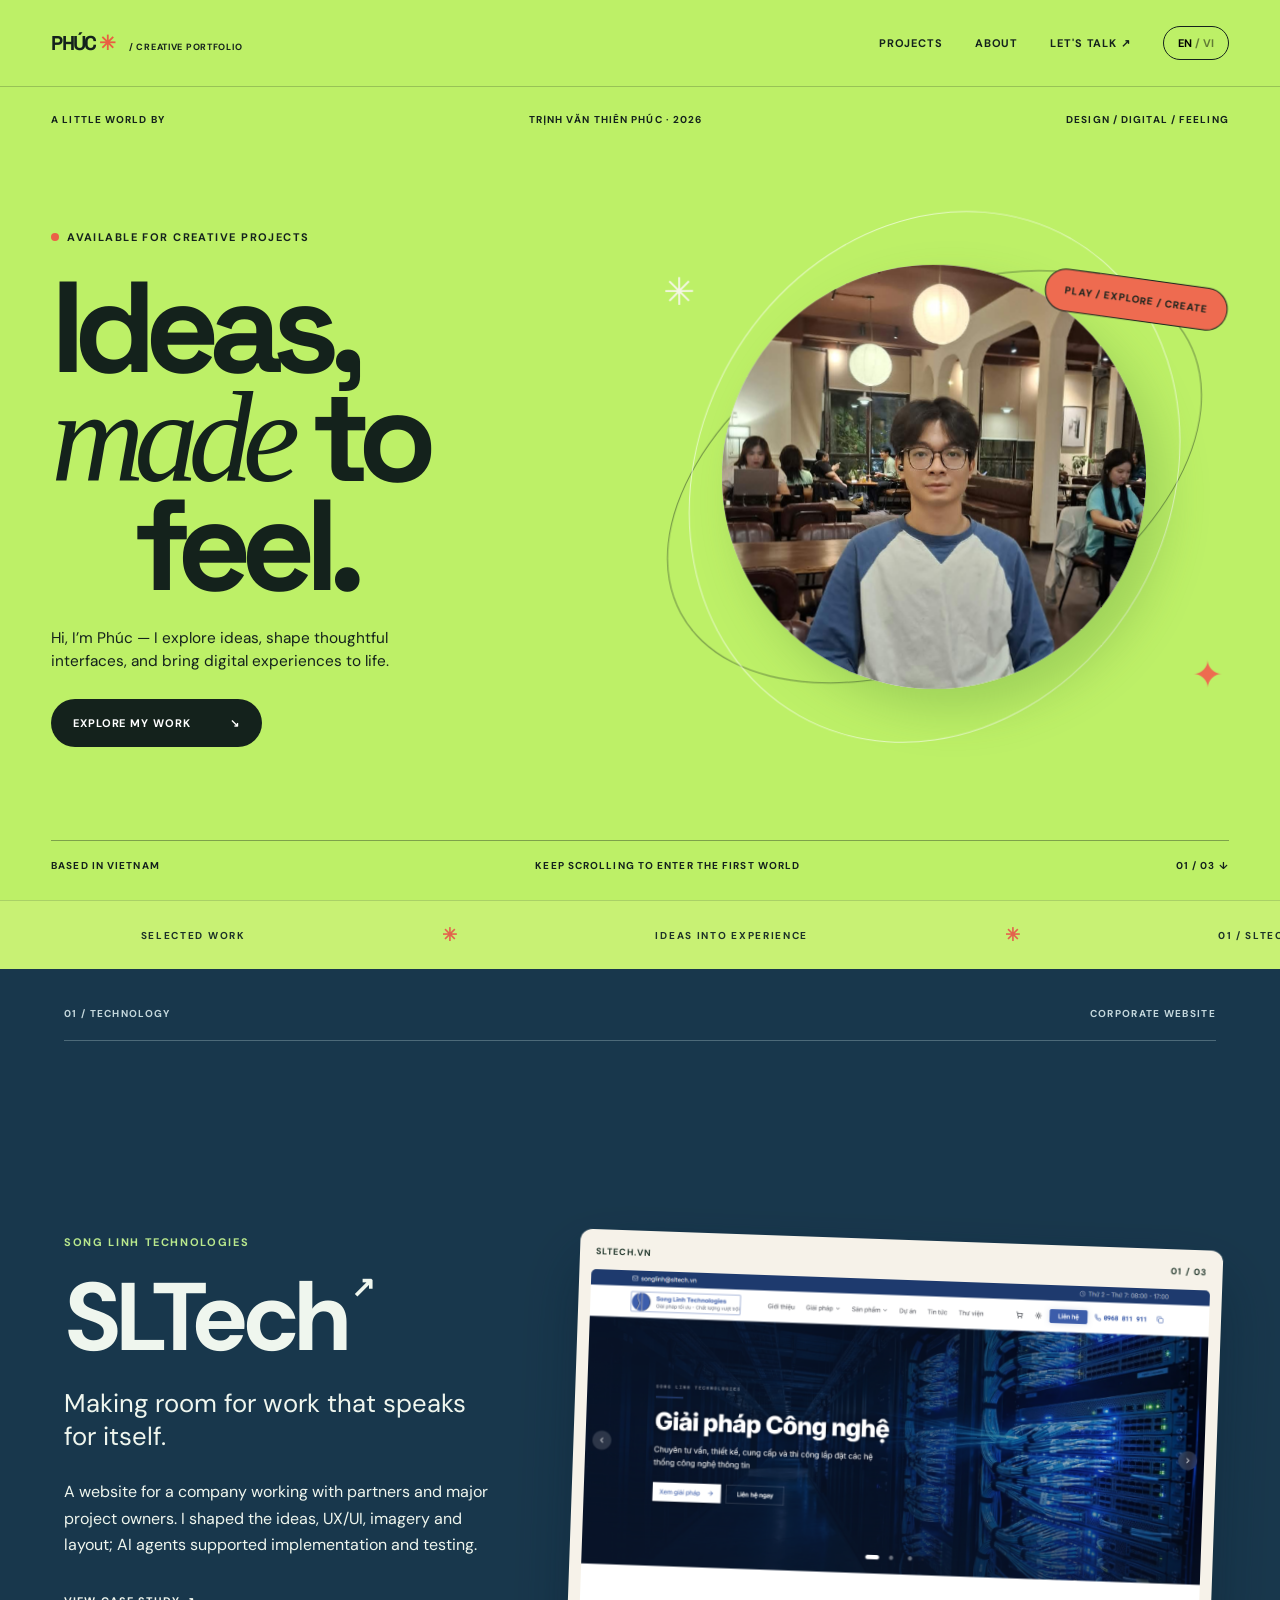
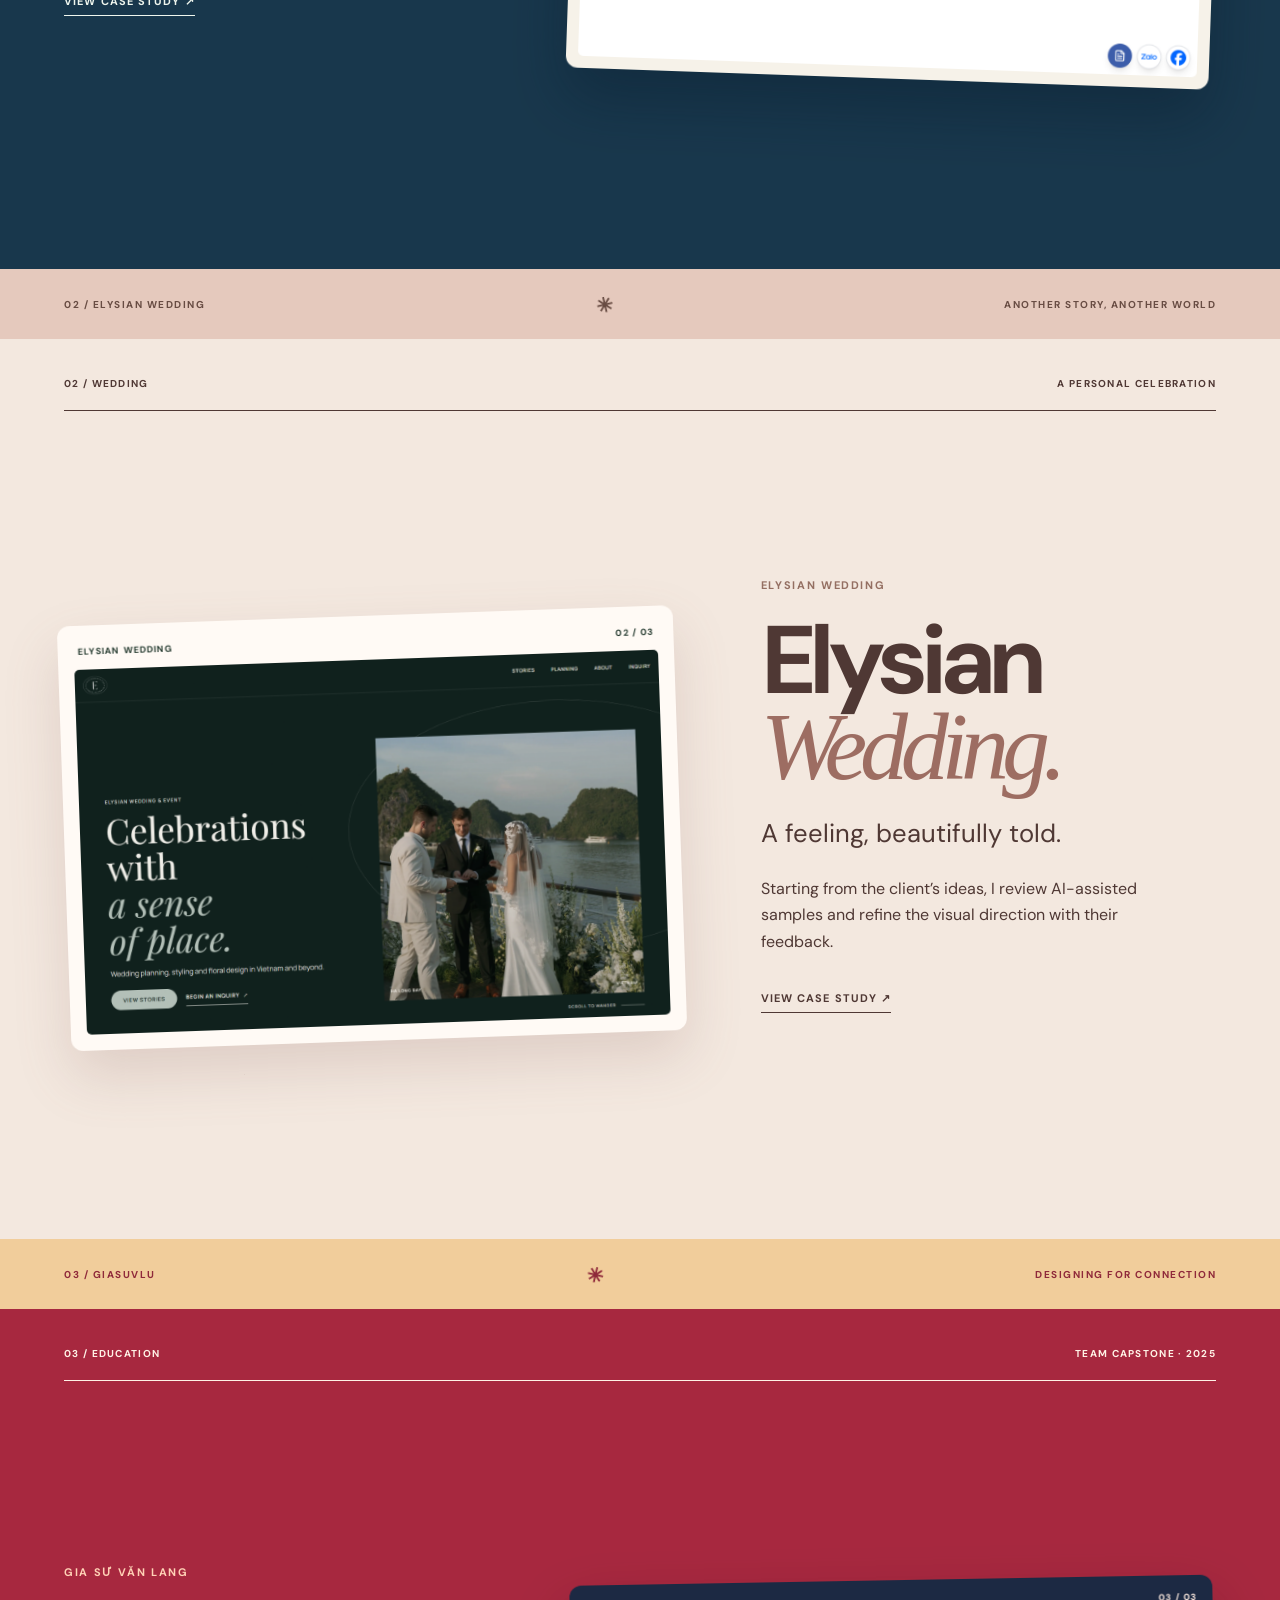
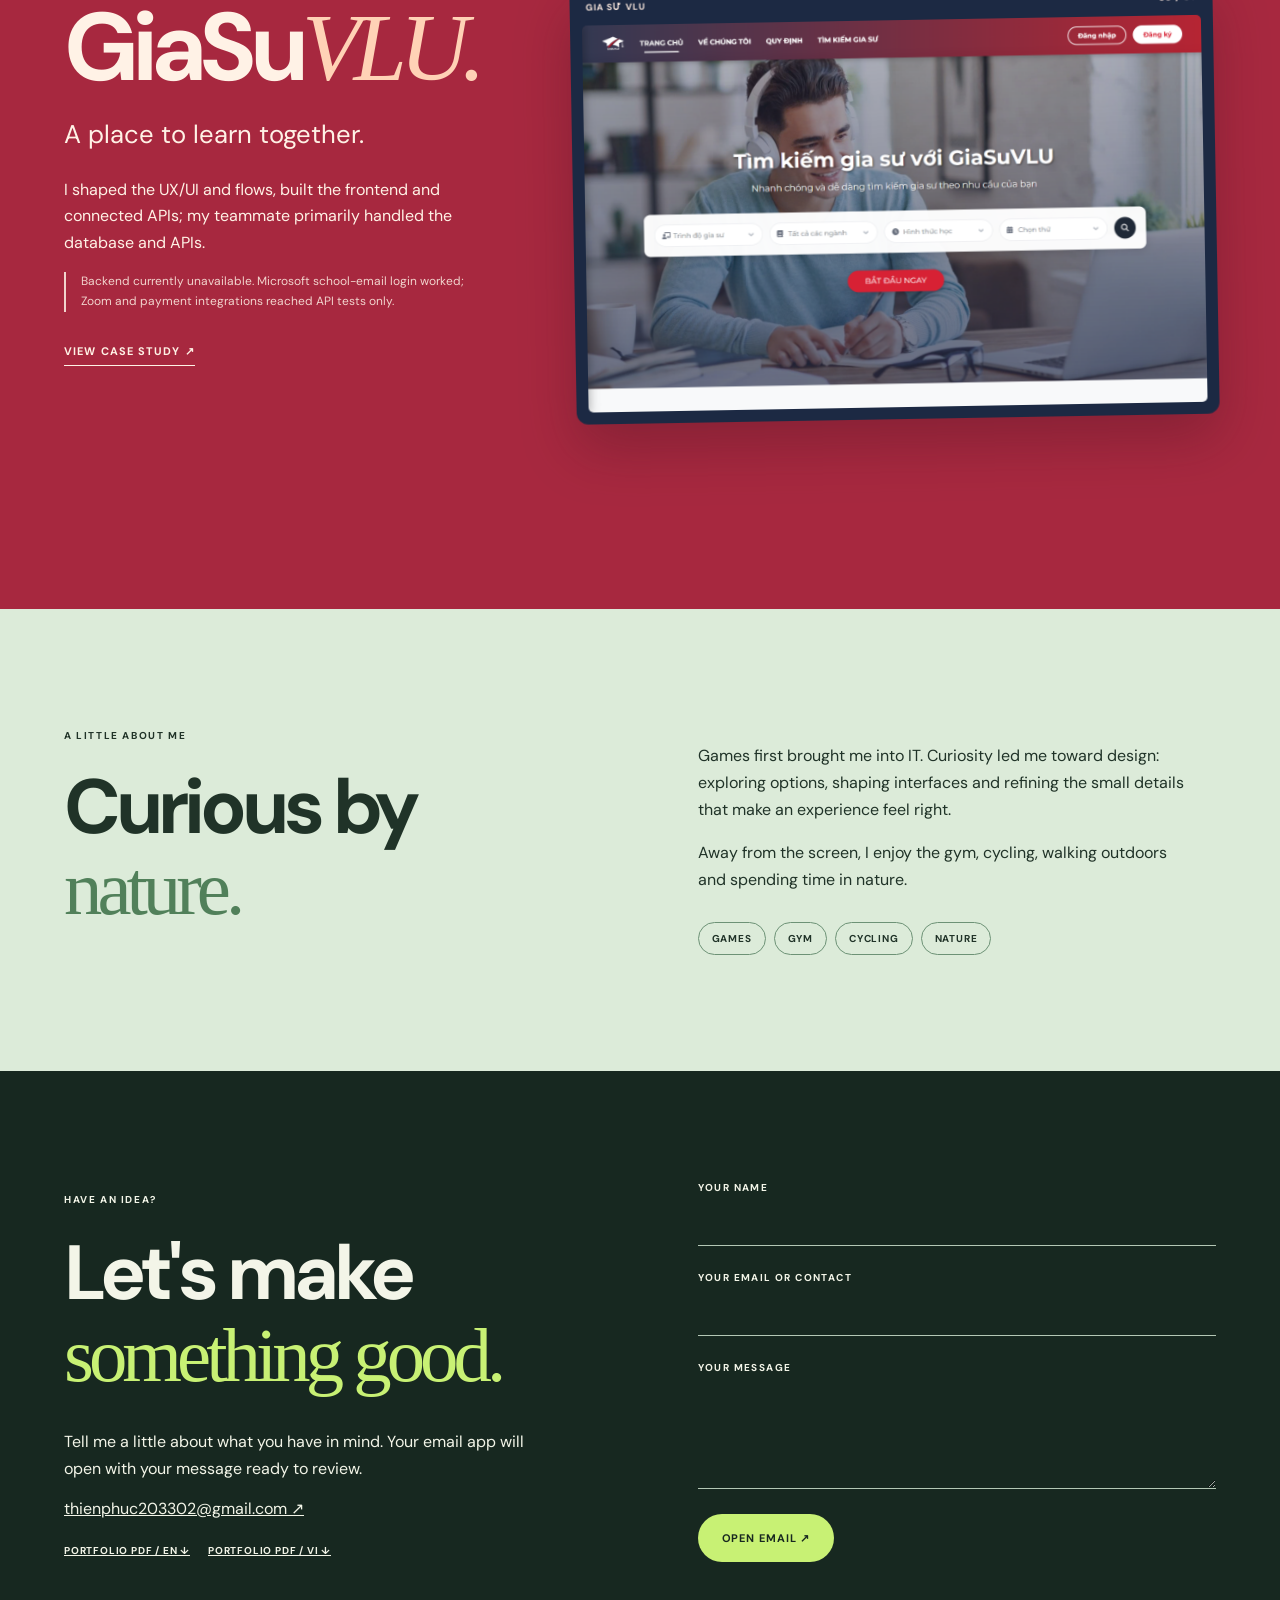
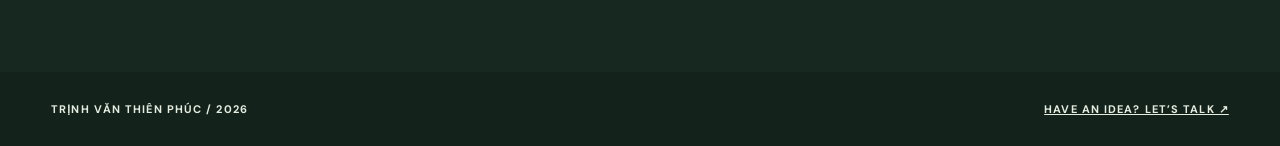
==== index.html @ bc4f613c "Publish bilingual portfolio redesign" ====
<!doctype html>
<html lang="en">
<head>
<meta charset="utf-8"><meta name="viewport" content="width=device-width, initial-scale=1">
<link rel="icon" href="data:, "><title>Thiên Phúc — Creative Portfolio</title><meta name="description" content="Thiên Phúc's portfolio: creative direction, UX/UI and digital experiences.">
<link rel="stylesheet" href="style.css">
<script defer src="vendor/gsap.min.js"></script><script defer src="vendor/ScrollTrigger.min.js"></script>
<script type="module" src="main.js"></script>
</head>
<body>
<a class="skip" href="#sltech" data-en="Skip to project" data-vi="Đến dự án">Skip to project</a>
<header class="header">
 <a class="brand" href="#top" aria-label="Thiên Phúc — Home">PHÚC<span>✳</span><small> / CREATIVE PORTFOLIO</small></a>
 <nav aria-label="Main navigation"><a href="#sltech" data-en="PROJECTS" data-vi="DỰ ÁN">PROJECTS</a><a href="#about" data-en="ABOUT" data-vi="VỀ TÔI">ABOUT</a><a href="#contact" data-en="LET'S TALK ↗" data-vi="LIÊN HỆ ↗">LET'S TALK ↗</a><button class="lang" id="language" type="button" aria-label="Chuyển sang tiếng Việt">EN <span>/ VI</span></button></nav>
</header>
<main id="top">
<section class="hero" aria-labelledby="hero-title">
 <div class="hero-top"><span data-en="A LITTLE WORLD BY" data-vi="MỘT THẾ GIỚI CỦA">A LITTLE WORLD BY</span><span>TRỊNH VĂN THIÊN PHÚC · 2026</span><span data-en="DESIGN / DIGITAL / FEELING" data-vi="THIẾT KẾ / SỐ / CẢM XÚC">DESIGN / DIGITAL / FEELING</span></div>
 <div class="hero-main"><div class="hero-copy"><p class="eyebrow"><span class="dot"></span><span data-en="AVAILABLE FOR CREATIVE PROJECTS" data-vi="SẴN SÀNG CHO DỰ ÁN SÁNG TẠO">AVAILABLE FOR CREATIVE PROJECTS</span></p><h1 id="hero-title"><span data-en="Ideas," data-vi="Ý tưởng,">Ideas,</span><br><em data-en="made" data-vi="thành">made</em> <span data-en="to" data-vi="nên">to</span><br><span class="heading-end" data-en="feel." data-vi="cảm xúc.">feel.</span></h1><p class="hero-desc" data-en="Hi, I’m Phúc — I explore ideas, shape thoughtful interfaces, and bring digital experiences to life." data-vi="Chào, mình là Phúc — mình khám phá ý tưởng, thiết kế giao diện và tạo nên những trải nghiệm số có cảm xúc.">Hi, I’m Phúc — I explore ideas, shape thoughtful interfaces, and bring digital experiences to life.</p><a class="button button-dark" href="#sltech"><span data-en="EXPLORE MY WORK" data-vi="KHÁM PHÁ DỰ ÁN">EXPLORE MY WORK</span><span aria-hidden="true">↘</span></a></div>
 <div class="hero-art"><div class="orbit orbit-outer" aria-hidden="true"></div><div class="orbit orbit-inner" aria-hidden="true"></div><div class="art-circle"><img class="hero-portrait" src="phuc-portrait.png" alt="Trịnh Văn Thiên Phúc" width="1153" height="2048"></div><div class="art-pill" aria-hidden="true">PLAY / EXPLORE / CREATE</div><span class="star star-a" aria-hidden="true">✳</span><span class="star star-b" aria-hidden="true">✦</span></div></div>
 <div class="hero-bottom"><span data-en="BASED IN VIETNAM" data-vi="ĐẾN TỪ VIỆT NAM">BASED IN VIETNAM</span><span data-en="KEEP SCROLLING TO ENTER THE FIRST WORLD" data-vi="CUỘN ĐỂ BƯỚC VÀO THẾ GIỚI ĐẦU TIÊN">KEEP SCROLLING TO ENTER THE FIRST WORLD</span><span>01 / 03 ↓</span></div>
</section>
<div class="project-transition" aria-hidden="true"><div class="transition-track"><span>SELECTED WORK</span><span>✳</span><span>IDEAS INTO EXPERIENCE</span><span>✳</span><span>01 / SLTECH</span></div></div>
<section class="project-story project-sltech" id="sltech" aria-labelledby="sltech-title">
 <div class="story-meta"><span>01 / TECHNOLOGY</span><span data-en="CORPORATE WEBSITE" data-vi="WEBSITE DOANH NGHIỆP">CORPORATE WEBSITE</span></div>
 <div class="story-layout"><div class="story-copy"><p class="story-label">SONG LINH TECHNOLOGIES</p><h2 id="sltech-title">SLTech<span>↗</span></h2><p class="story-lead" data-en="Making room for work that speaks for itself." data-vi="Một không gian để dự án tự kể câu chuyện.">Making room for work that speaks for itself.</p><p data-en="A website for a company working with partners and major project owners. I shaped the ideas, UX/UI, imagery and layout; AI agents supported implementation and testing." data-vi="Website cho doanh nghiệp làm việc với đối tác và chủ đầu tư lớn. Tôi định hướng ý tưởng, UX/UI, hình ảnh và bố cục; AI agent hỗ trợ triển khai và kiểm thử.">A website for a company working with partners and major project owners. I shaped the ideas, UX/UI, imagery and layout; AI agents supported implementation and testing.</p><a href="sltech.html" data-en="VIEW CASE STUDY ↗" data-vi="XEM CASE STUDY ↗">VIEW CASE STUDY ↗</a></div>
 <figure class="story-media"><div class="story-media-label"><span>SLTECH.VN</span><span>01 / 03</span></div><img src="assets/sltech.png" alt="SLTech website" loading="lazy"></figure></div></section>
<div class="world-divider divider-elysian" aria-hidden="true"><span>02 / ELYSIAN WEDDING</span><span>✳</span><span>ANOTHER STORY, ANOTHER WORLD</span></div>
<section class="project-story project-elysian" id="elysian" aria-labelledby="elysian-title">
 <div class="story-meta"><span>02 / WEDDING</span><span data-en="A PERSONAL CELEBRATION" data-vi="MỘT CÂU CHUYỆN CÁ NHÂN">A PERSONAL CELEBRATION</span></div>
 <div class="story-layout"><div class="story-copy"><p class="story-label">ELYSIAN WEDDING</p><h2 id="elysian-title">Elysian<br><em>Wedding.</em></h2><p class="story-lead" data-en="A feeling, beautifully told." data-vi="Kể một câu chuyện bằng cảm xúc.">A feeling, beautifully told.</p><p data-en="Starting from the client’s ideas, I review AI-assisted samples and refine the visual direction with their feedback." data-vi="Từ ý tưởng của khách hàng, tôi đánh giá các mẫu có AI hỗ trợ và điều chỉnh hướng hình ảnh dựa trên phản hồi.">Starting from the client’s ideas, I review AI-assisted samples and refine the visual direction with their feedback.</p><a href="elysian.html" data-en="VIEW CASE STUDY ↗" data-vi="XEM CASE STUDY ↗">VIEW CASE STUDY ↗</a></div>
 <figure class="story-media"><div class="story-media-label"><span>ELYSIAN WEDDING</span><span>02 / 03</span></div><img src="assets/elysian.png" alt="Elysian Wedding website" loading="lazy"></figure></div></section>
<div class="world-divider divider-tutor" aria-hidden="true"><span>03 / GIASUVLU</span><span>✳</span><span>DESIGNING FOR CONNECTION</span></div>
<section class="project-story project-tutor" id="giasuvlu" aria-labelledby="tutor-title">
 <div class="story-meta"><span>03 / EDUCATION</span><span data-en="TEAM CAPSTONE · 2025" data-vi="ĐỒ ÁN NHÓM · 2025">TEAM CAPSTONE · 2025</span></div>
 <div class="story-layout"><div class="story-copy"><p class="story-label">GIA SƯ VĂN LANG</p><h2 id="tutor-title">GiaSu<em>VLU.</em></h2><p class="story-lead" data-en="A place to learn together." data-vi="Một nơi để cùng học hỏi.">A place to learn together.</p><p data-en="I shaped the UX/UI and flows, built the frontend and connected APIs; my teammate primarily handled the database and APIs." data-vi="Tôi quyết định UX/UI, các luồng, phát triển frontend và kết nối API; thành viên còn lại chủ yếu phụ trách database và API.">I shaped the UX/UI and flows, built the frontend and connected APIs; my teammate primarily handled the database and APIs.</p><p class="story-note" data-en="Backend currently unavailable. Microsoft school-email login worked; Zoom and payment integrations reached API tests only." data-vi="Backend hiện không hoạt động. Đăng nhập email trường qua Microsoft từng hoạt động; Zoom và thanh toán mới ở mức test API.">Backend currently unavailable. Microsoft school-email login worked; Zoom and payment integrations reached API tests only.</p><a href="giasuvlu.html" data-en="VIEW CASE STUDY ↗" data-vi="XEM CASE STUDY ↗">VIEW CASE STUDY ↗</a></div>
 <figure class="story-media"><div class="story-media-label"><span>GIA SƯ VLU</span><span>03 / 03</span></div><img src="assets/tutor.png" alt="GiaSuVLU tutoring platform interface" loading="lazy"></figure></div></section>
<section class="about-section" id="about"><div><p class="section-label" data-en="A LITTLE ABOUT ME" data-vi="MỘT CHÚT VỀ TÔI">A LITTLE ABOUT ME</p><h2><span data-en="Curious by" data-vi="Luôn">Curious by</span><br><em data-en="nature." data-vi="tò mò.">nature.</em></h2></div><div class="about-text"><p data-en="Games first brought me into IT. Curiosity led me toward design: exploring options, shaping interfaces and refining the small details that make an experience feel right." data-vi="Game đưa tôi đến với CNTT. Sự tò mò dẫn tôi đến thiết kế: khám phá nhiều phương án, tạo giao diện và chăm chút những chi tiết làm nên trải nghiệm.">Games first brought me into IT. Curiosity led me toward design: exploring options, shaping interfaces and refining the small details that make an experience feel right.</p><p data-en="Away from the screen, I enjoy the gym, cycling, walking outdoors and spending time in nature." data-vi="Ngoài màn hình, tôi thích tập gym, đạp xe, đi dạo và gần gũi thiên nhiên.">Away from the screen, I enjoy the gym, cycling, walking outdoors and spending time in nature.</p><div class="about-tags"><span>GAMES</span><span>GYM</span><span>CYCLING</span><span>NATURE</span></div></div></section>
<section class="contact-section" id="contact"><div><p class="section-label" data-en="HAVE AN IDEA?" data-vi="BẠN CÓ Ý TƯỞNG?">HAVE AN IDEA?</p><h2><span data-en="Let's make" data-vi="Cùng tạo">Let's make</span><br><em data-en="something good." data-vi="điều thú vị.">something good.</em></h2><p data-en="Tell me a little about what you have in mind. Your email app will open with your message ready to review." data-vi="Kể tôi nghe đôi chút về ý tưởng của bạn. Ứng dụng email sẽ mở để bạn xem lại lời nhắn.">Tell me a little about what you have in mind. Your email app will open with your message ready to review.</p><a href="mailto:thienphuc203302@gmail.com">thienphuc203302@gmail.com ↗</a><div class="pdf-downloads"><a href="downloads/thien-phuc-portfolio-en.pdf" download>PORTFOLIO PDF / EN ↓</a><a href="downloads/thien-phuc-portfolio-vi.pdf" download>PORTFOLIO PDF / VI ↓</a></div></div><form id="contact-form" action="mailto:thienphuc203302@gmail.com" method="post" enctype="text/plain"><label><span data-en="YOUR NAME" data-vi="TÊN CỦA BẠN">YOUR NAME</span><input name="name" autocomplete="name" required></label><label><span data-en="YOUR EMAIL OR CONTACT" data-vi="EMAIL HOẶC LIÊN HỆ">YOUR EMAIL OR CONTACT</span><input name="contact" autocomplete="email" required></label><label><span data-en="YOUR MESSAGE" data-vi="LỜI NHẮN">YOUR MESSAGE</span><textarea name="message" rows="4" required></textarea></label><button type="submit" data-en="OPEN EMAIL ↗" data-vi="MỞ EMAIL ↗">OPEN EMAIL ↗</button></form></section>
<footer class="footer"><span>TRỊNH VĂN THIÊN PHÚC / 2026</span><a href="mailto:thienphuc203302@gmail.com" data-en="HAVE AN IDEA? LET’S TALK ↗" data-vi="CÓ Ý TƯỞNG? CÙNG TRÒ CHUYỆN ↗">HAVE AN IDEA? LET’S TALK ↗</a></footer>
</main></body></html>
---- style.css ----
@import url("fonts/fonts.css");

:root{--ink:#14221c;--lime:#bdf067;--pale:#e8eadc;--red:#b3263d;--navy:#1b2742;--cream:#f4e8d8}*{box-sizing:border-box}html{scroll-behavior:smooth}body{margin:0;background:var(--ink);font-family:'DM Sans',Arial,sans-serif;color:var(--ink)}a{color:inherit;text-decoration:none}button{font:inherit}a:focus-visible,button:focus-visible{outline:3px solid #264fce;outline-offset:5px}.skip{position:fixed;z-index:50;top:8px;left:8px;background:white;padding:12px;transform:translateY(-200%)}.skip:focus{transform:none}.header{position:absolute;z-index:10;top:0;left:0;width:100%;display:flex;align-items:center;justify-content:space-between;padding:26px 4vw;border-bottom:1px solid #14221c38;font-size:11px;font-weight:700;letter-spacing:.08em}.brand{font-family:'Space Grotesk',sans-serif;font-size:20px;letter-spacing:-.08em}.brand span{color:#ea5d42;margin-left:3px}.brand small{font-family:'DM Sans',sans-serif;letter-spacing:.08em;font-size:9px;margin-left:12px}.header nav{display:flex;align-items:center;gap:32px}.header nav a:hover{text-decoration:underline}.lang{border:1px solid #14221c;background:transparent;border-radius:50px;padding:9px 14px;cursor:pointer;font-size:11px;font-weight:700}.lang span{opacity:.48}.hero{min-height:100svh;background:var(--lime);position:relative;padding:105px 4vw 28px;display:flex;flex-direction:column;overflow:hidden}.hero-top,.hero-bottom,.world-top,.world-footer,.passage-meta{display:flex;justify-content:space-between;gap:16px;font-weight:700;font-size:10px;letter-spacing:.11em}.hero-top{padding-top:8px}.hero-main{display:grid;grid-template-columns:1fr 1fr;align-items:center;flex:1;min-height:570px}.hero-copy{position:relative;z-index:2;padding:35px 0}.eyebrow,.world-kicker{font-size:11px;font-weight:700;letter-spacing:.13em}.dot{display:inline-block;background:#eb6147;width:8px;height:8px;border-radius:50%;margin-right:8px}.hero h1,.world h2{font-family:'Space Grotesk',sans-serif;letter-spacing:-.085em;line-height:.84;margin:30px 0 26px;font-size:clamp(80px,10.1vw,165px);font-weight:700}.hero h1 em{font-family:Georgia,serif;font-weight:400;letter-spacing:-.08em}.heading-end{margin-left:14%}.hero-desc{font-size:clamp(15px,1.2vw,18px);line-height:1.5;max-width:400px;margin:0 0 26px}.button{display:inline-flex;align-items:center;justify-content:space-between;gap:40px;border-radius:100px;padding:17px 22px;font-size:11px;letter-spacing:.08em;font-weight:700}.button-dark{background:var(--ink);color:white}.button-dark:hover{background:#304f3c}.hero-art{height:min(62vw,640px);position:relative;display:grid;place-items:center}.art-circle{position:relative;width:72%;aspect-ratio:1;border-radius:50%;background:#d8e9d0;overflow:hidden;box-shadow:inset 20px 20px 40px #c0d6b6,inset -24px -20px 45px #effbe0,18px 22px 45px #477d3440}.hero-portrait{display:block;width:100%;height:100%;object-fit:cover;object-position:center 43%}.orbit{position:absolute;border:1px solid #14221c7a;border-radius:50%;pointer-events:none}.orbit-outer{width:98%;height:55%;transform:rotate(-28deg)}.orbit-inner{width:80%;height:86%;transform:rotate(30deg);border-color:#fff9}.art-pill{position:absolute;right:0;top:19%;transform:rotate(8deg);background:#ee6b50;border:1px solid var(--ink);padding:14px 19px;border-radius:40px;font-size:10px;font-weight:700;letter-spacing:.1em}.star{position:absolute;font-size:38px;color:#f5f6e7}.star-a{left:4%;top:17%}.star-b{right:1%;bottom:15%;color:#ed6c50}.hero-bottom{border-top:1px solid #14221c60;padding-top:18px}.passage{height:155svh;background:#14221c;color:#f7f5e9;position:relative}.passage-sticky{position:sticky;top:0;height:100svh;min-height:560px;overflow:hidden;display:grid;place-items:center}.passage-meta{position:absolute;top:35px;left:4vw;right:4vw;z-index:2;color:#dbebd9}.passage-copy{position:relative;z-index:3;text-align:center;text-shadow:0 2px 18px #18261eaa;pointer-events:none}.passage-copy p,.passage-copy > span{font-size:11px;letter-spacing:.15em;font-weight:700}.passage-copy h2{font-family:'Space Grotesk',sans-serif;font-size:clamp(44px,6.4vw,95px);letter-spacing:-.06em;line-height:.95;margin:20px 0 34px}.passage-copy h2 em{font-family:Georgia,serif;font-weight:400}.world{background:var(--red);color:var(--cream);padding:38px 4vw 46px}.world-top{border-bottom:1px solid #f6ddd070;padding-bottom:20px}.world-intro{display:flex;justify-content:space-between;align-items:end;gap:35px;padding:56px 0 34px}.world-kicker{color:#ffd1bb}.world h2{font-size:clamp(92px,12vw,180px);margin:20px 0 0;line-height:.78;letter-spacing:-.08em}.world h2 span{color:#ffd4ac}.world h2 i{font-style:normal;font-size:.32em;vertical-align:top;margin-left:.15em;color:#ffd4ac}.world-deck{max-width:370px;font-size:clamp(17px,1.5vw,22px);line-height:1.4;margin:0 0 10px}.world-image{position:relative;background:var(--navy);padding:22px;border-radius:18px;box-shadow:0 28px 0 #7f1f32}.browser{display:flex;justify-content:space-between;gap:10px;padding:0 0 17px;font-size:10px;font-weight:700;letter-spacing:.1em;color:#f4e9df}.world-image img{display:block;width:100%;max-height:650px;object-fit:cover;object-position:top;border-radius:6px}.image-stamp{position:absolute;right:-8px;bottom:-35px;transform:rotate(8deg);background:#f9cf6d;color:var(--navy);padding:20px;font-size:12px;line-height:1.1;font-weight:700;letter-spacing:.1em;border-radius:10px;box-shadow:0 10px 22px #49112255}.image-stamp b{font-size:25px}.world-details{display:grid;grid-template-columns:repeat(3,1fr);gap:6vw;margin:100px 0 65px}.world-details p:not(.label){font-size:16px;line-height:1.55;margin:15px 0;max-width:400px}.label{font-size:10px;font-weight:700;letter-spacing:.16em;color:#ffd4ac}.world-footer{border-top:1px solid #f6ddd070;padding-top:20px}.world-footer a{text-decoration:underline}.footer{background:#14221c;color:#e4eddf;padding:30px 4vw;display:flex;justify-content:space-between;gap:20px;font-size:11px;letter-spacing:.1em;font-weight:700}.footer a{text-decoration:underline}
@media(max-width:760px){.header{padding:20px 5vw}.brand small,.header nav a:first-child{display:none}.header nav{gap:15px}.hero{padding:90px 5vw 23px;min-height:auto}.hero-top span:nth-child(2),.hero-top span:nth-child(3),.hero-bottom span:nth-child(2){display:none}.hero-main{grid-template-columns:1fr;min-height:0}.hero-copy{padding:48px 0 0}.hero h1{font-size:clamp(74px,17vw,120px);margin:25px 0}.hero-desc{max-width:330px}.hero-art{height:85vw;max-height:430px;margin-top:-15px}.art-circle{width:70%}.art-pill{right:3%;top:14%;font-size:8px}.hero-bottom{margin-top:0}.passage{height:130svh}.passage-sticky{min-height:450px}.passage-copy h2{font-size:clamp(43px,11vw,68px)}.world{padding:25px 5vw 35px}.world-top span:last-child{display:none}.world-intro{display:block;padding:50px 0 25px}.world h2{font-size:clamp(86px,18vw,140px)}.world-deck{margin:28px 0 0;max-width:350px}.world-image{padding:12px;border-radius:12px}.browser{font-size:8px;padding-bottom:11px}.image-stamp{font-size:9px;padding:13px;bottom:-25px}.world-details{grid-template-columns:1fr;gap:13px;margin:75px 0 38px}.world-details p:not(.label){margin:8px 0}.world-footer{font-size:9px;align-items:start}.footer{font-size:9px;padding:25px 5vw}.footer span{max-width:45%}}
@media(prefers-reduced-motion:reduce){html{scroll-behavior:auto}.passage{height:auto}.passage-sticky{position:relative;height:70svh}}

/* Editorial passage. */
.passage{height:180svh;background:#14221c}
.passage-sticky{display:block}
.passage-meta{top:38px;border-bottom:1px solid #e4eddf33;padding-bottom:18px;letter-spacing:.16em}

.passage-copy{position:absolute;left:7vw;top:50%;width:min(58vw,760px);text-align:left;transform:translateY(-50%);text-shadow:0 2px 30px #14221c;pointer-events:none}
.passage-copy p{color:#bdf067;letter-spacing:.18em;margin:0 0 26px}
.passage-copy h2{font-size:clamp(48px,6vw,88px);line-height:1.05;letter-spacing:-.055em;margin:0 0 32px}
.passage-copy h2 em{display:inline-block;color:#f2e8d9;font-weight:400}
.passage-caption{display:inline-block;border-top:1px solid #f2e8d97a;padding-top:16px;color:#dce9d9;letter-spacing:.13em}
.passage-guide{position:absolute;bottom:7%;right:5%;display:flex;gap:18px;align-items:center;color:#dce9d9;font-size:10px;font-weight:700;letter-spacing:.14em}
.passage-guide span:last-child{font-size:19px;color:#bdf067}
@media(max-width:760px){.passage{height:155svh}.passage-meta{top:25px;left:5vw;right:5vw}.passage-copy{left:7vw;top:43%;width:86vw}.passage-copy h2{font-size:clamp(45px,11vw,66px);line-height:1.08}.passage-copy p{margin-bottom:18px}.passage-guide{right:7%;bottom:8%}}
@media(prefers-reduced-motion:reduce){.passage{height:auto}.passage-sticky{height:70svh;min-height:450px}.passage-copy{transform:translateY(-50%)}}

.passage{background:#9b263c}
.passage-sticky{background:#14221c;isolation:isolate}
.passage-media{position:absolute;inset:0;overflow:hidden;clip-path:inset(16% 5% 16% 48% round 20px)}
.passage-media img{width:100%;height:100%;display:block;object-fit:cover;object-position:center;transform:scale(1.13)}
.passage-shade{position:absolute;inset:0;background:linear-gradient(90deg,rgba(25,29,27,.96) 0%,rgba(51,27,31,.82) 42%,rgba(147,31,49,.55) 100%);opacity:.7}
.passage-meta,.passage-guide{z-index:4}.passage-copy{z-index:3}.passage-guide{pointer-events:none}
@media(max-width:760px){.passage-media{clip-path:inset(39% 6% 13% 6% round 14px)}.passage-shade{background:linear-gradient(180deg,rgba(20,34,28,.8),rgba(72,28,34,.72) 55%,rgba(155,38,60,.66))}.passage-copy{top:33%;width:86vw}.passage-guide{bottom:7%}}
@media(prefers-reduced-motion:reduce){.passage-media{clip-path:inset(12% 5% 12% 44% round 16px)}.passage-media img{transform:none}.passage-shade{opacity:1}}
@media(max-width:760px) and (prefers-reduced-motion:reduce){.passage-media{clip-path:inset(36% 6% 13% 6% round 14px)}}

/* Project worlds: one framed image and one clear story per project. */
.project-story{min-height:100svh;padding:38px 5vw 70px;display:flex;flex-direction:column;justify-content:center;overflow:hidden}
.project-sltech{background:#163a50;color:#eff6ee}.project-elysian{background:#f1e3dc;color:#47342e}.project-tutor{background:#a7283f;color:#fff2e6}
.story-meta{display:flex;justify-content:space-between;gap:16px;border-bottom:1px solid currentColor;padding-bottom:20px;font-size:10px;font-weight:700;letter-spacing:.13em}
.story-layout{display:grid;grid-template-columns:minmax(0,.8fr) minmax(0,1.2fr);gap:7%;align-items:center;flex:1;padding:65px 0}
.story-label{font-size:11px;font-weight:700;letter-spacing:.15em}.story-copy h2{font-size:clamp(64px,7.5vw,120px);line-height:.9;letter-spacing:-.075em;margin:26px 0}.story-copy h2 em{font-family:Georgia,serif;font-weight:400}.story-copy h2 span{font-size:.3em;vertical-align:top;margin-left:.2em}.story-copy>p:not(.story-label){max-width:430px;line-height:1.65;font-size:16px}.story-copy .story-lead{font-size:clamp(21px,2vw,28px)!important;line-height:1.3!important}.story-copy .story-note{font-size:12px!important;opacity:.85;border-left:2px solid currentColor;padding-left:15px}.story-copy a{display:inline-block;margin-top:20px;padding-bottom:7px;border-bottom:1px solid currentColor;font-size:11px;font-weight:700;letter-spacing:.1em}
.story-media{margin:0;background:#f6f2e9;padding:12px;border-radius:12px;box-shadow:0 25px 50px #0004;transform:rotate(2deg)}.project-elysian .story-media{transform:rotate(-2deg)}.story-media-label{display:flex;justify-content:space-between;gap:10px;color:#263b30;font-size:9px;font-weight:700;letter-spacing:.12em;padding:4px 4px 12px}.story-media img{display:block;width:100%;height:auto;border-radius:5px}
@media(max-width:760px){.project-story{min-height:100svh;padding:28px 5vw 60px}.story-meta{font-size:9px}.story-layout{grid-template-columns:1fr;gap:42px;padding:55px 0 25px}.story-copy h2{font-size:clamp(58px,15vw,85px)}.story-copy>p:not(.story-label){font-size:15px}.story-media{padding:9px}.story-media-label{font-size:8px}}

/* Hero-to-work study: two visual directions, the same content and navigation. */
.project-transition{background:#c8f174;color:#1d3328;overflow:hidden;border-top:1px solid #1d33282b}
.transition-track{display:flex;align-items:center;justify-content:space-between;gap:2rem;min-width:640px;padding:22px 5vw;font-size:10px;letter-spacing:.17em;font-weight:700}
.transition-track span:nth-child(even){color:#e3634d;font-size:18px}
.project-sltech{position:relative;background:#18374c}
.project-sltech .story-meta{color:#c4d7dc;border-color:#b8d0d155}
.project-sltech .story-label{color:#b9e88d}
.project-sltech .story-media{box-shadow:0 30px 60px #071b2c66}
.hero-alt{background:#e9eee2;color:#182b25}
.hero-alt .eyebrow{color:#37684b}.hero-alt h1 em{color:#448259}.hero-alt .art-circle{border-radius:38% 38% 10% 10%;background:#c4d9c5;box-shadow:20px 22px 0 #9cbba4}
.hero-alt .orbit{border-color:#3d765a80}.hero-alt .art-pill{background:#1f5140;color:#ecffbf;border:0}.hero-alt .star-b{color:#3f8054}
@media(max-width:760px){.transition-track{padding:18px 5vw;font-size:9px}.project-sltech .story-layout{padding-top:52px}}

/* Distinct visual spaces for the two remaining project stories. */
.world-divider{display:flex;justify-content:space-between;align-items:center;gap:24px;padding:22px 5vw;overflow:hidden;font-size:10px;letter-spacing:.15em;font-weight:700}
.world-divider span:nth-child(2){font-size:20px}.divider-elysian{background:#e5c9bd;color:#684c43}.divider-tutor{background:#f1cd9b;color:#8f293a}
.project-elysian{background:#f3e8df;color:#4f3834}.project-elysian .story-layout{grid-template-columns:minmax(0,1.15fr) minmax(0,.85fr)}
.project-elysian .story-copy{order:2}.project-elysian .story-media{order:1;background:#fffaf5;padding:16px;box-shadow:0 25px 55px #8a635d33}
.project-elysian .story-copy h2 em{color:#9d6d62}.project-elysian .story-label{color:#946f62}
.project-tutor{background:#a7283f}.project-tutor .story-label,.project-tutor .story-copy h2 em{color:#ffd2b6}
.project-tutor .story-media{background:#1c2943;box-shadow:0 25px 55px #48122255;transform:rotate(-1deg)}.project-tutor .story-media-label{color:#fbe9df}
@media(max-width:760px){.world-divider{font-size:8px;padding:16px 5vw}.world-divider span:last-child{display:none}.project-elysian .story-layout{grid-template-columns:1fr}.project-elysian .story-copy{order:1}.project-elysian .story-media{order:2}}

/* About, contact and case-study pages */
.about-section,.contact-section{padding:110px 5vw;display:grid;grid-template-columns:1fr 1fr;gap:9vw}.about-section{background:#dcebd9;color:#203328}.contact-section{background:#172820;color:#f3f5e8}.section-label,.case-kicker,.case-role-label{font-size:10px;letter-spacing:.16em;font-weight:700}.about-section h2,.contact-section h2{font-size:clamp(50px,6vw,94px);letter-spacing:-.065em;line-height:.98;margin:28px 0}.about-section h2 em,.contact-section h2 em{font:400 1em Georgia,serif;color:#51805a}.contact-section h2 em{color:#c8f174}.about-text{align-self:center}.about-text p,.contact-section p{max-width:500px;line-height:1.7}.about-tags{display:flex;flex-wrap:wrap;gap:8px;margin-top:28px}.about-tags span{border:1px solid #6d9276;border-radius:30px;padding:9px 13px;font-size:10px;font-weight:700;letter-spacing:.08em}.contact-section a{text-decoration:underline}.contact-section form{display:grid;gap:25px;align-self:center}.contact-section label{display:grid;gap:10px;font-size:10px;letter-spacing:.14em;font-weight:700}.contact-section input,.contact-section textarea{width:100%;font:inherit;font-size:16px;letter-spacing:normal;color:#fff;background:transparent;border:0;border-bottom:1px solid #b4c7b5;padding:10px 0;resize:vertical}.contact-section input:focus-visible,.contact-section textarea:focus-visible{outline:2px solid #c8f174;outline-offset:4px}.contact-section button{justify-self:start;border:0;border-radius:30px;background:#c8f174;color:#182820;padding:17px 24px;font-size:11px;letter-spacing:.08em;font-weight:700;cursor:pointer}
.case-page{background:#eef0e7;color:#14221c}.case-header{padding:24px 5vw;display:flex;align-items:center;justify-content:space-between;gap:20px;border-bottom:1px solid #14221c33}.case-brand{font-weight:800;font-size:22px;letter-spacing:-.08em}.case-brand span{color:#dc6248}.case-header nav{display:flex;gap:26px;align-items:center;font-size:10px;font-weight:700;letter-spacing:.08em}.case-header nav a:hover{text-decoration:underline}.case-hero{padding:45px 5vw 80px}.case-sltech .case-hero{background:#18374c;color:#eff6ee}.case-elysian .case-hero{background:#f3e8df;color:#4f3834}.case-giasuvlu .case-hero{background:#a7283f;color:#fff2e6}.case-meta{display:flex;justify-content:space-between;gap:20px;border-bottom:1px solid currentColor;padding-bottom:18px;font-size:10px;letter-spacing:.14em;font-weight:700}.case-heading{display:grid;grid-template-columns:1.15fr .85fr;gap:8vw;align-items:end;padding:65px 0}.case-heading h1{font-size:clamp(62px,9vw,140px);letter-spacing:-.075em;line-height:.9;margin:24px 0}.case-headline{font:400 clamp(23px,3vw,42px)/1.15 Georgia,serif;max-width:650px}.case-intro{max-width:420px;line-height:1.65}.case-role-label{margin-top:30px}.case-intro a{display:inline-block;margin-top:22px;font-size:11px;letter-spacing:.1em;font-weight:700;border-bottom:1px solid currentColor}.case-image{margin:0;padding:12px;background:#f9f6ef;border-radius:12px;box-shadow:0 25px 50px #0003}.case-image img{display:block;width:100%;height:auto;border-radius:5px}.case-body{padding:35px 5vw 90px}.case-row{display:grid;grid-template-columns:1fr 2fr;gap:7vw;border-top:1px solid #a2b0a4;padding:45px 0}.case-row-number{font-size:10px;letter-spacing:.13em;font-weight:700}.case-row h2{font-size:clamp(32px,4vw,55px);letter-spacing:-.05em;margin:0 0 20px}.case-row div p{max-width:700px;font-size:18px;line-height:1.7}.case-next{background:#c8f174;padding:70px 5vw}.case-next p{font-size:10px;letter-spacing:.15em;font-weight:700}.case-next a{display:inline-block;font-size:clamp(40px,7vw,100px);letter-spacing:-.07em;font-weight:700}
@media(max-width:760px){.about-section,.contact-section{grid-template-columns:1fr;gap:35px;padding:75px 5vw}.case-header{padding:20px 5vw}.case-header nav{gap:14px}.case-header nav a:nth-child(2){display:none}.case-heading{grid-template-columns:1fr;gap:18px;padding:50px 0}.case-heading h1{font-size:clamp(52px,14vw,84px);overflow-wrap:anywhere}.case-row{grid-template-columns:1fr;gap:12px}.case-row div p{font-size:16px}.header nav{gap:12px}.header nav a:nth-child(2){display:none}}
/* Keep Vietnamese diacritics legible at display sizes. */
html[lang="vi"] .hero h1,html[lang="vi"] .story-copy h2,html[lang="vi"] .about-section h2,html[lang="vi"] .contact-section h2{letter-spacing:-.025em;line-height:1.08}
html[lang="vi"] .hero h1 em,html[lang="vi"] .story-copy h2 em,html[lang="vi"] .about-section h2 em,html[lang="vi"] .contact-section h2 em{font-family:Arial,sans-serif;letter-spacing:-.025em}
.pdf-downloads{display:flex;flex-wrap:wrap;gap:18px;margin-top:25px;font-size:10px;font-weight:700;letter-spacing:.08em}
/* Legible type, keyboard access and compact navigation. */
.skip{top:-120px;transform:none}.skip:focus{top:8px}
html[lang="vi"] .hero h1{font-size:clamp(58px,7.3vw,112px)}
html[lang="vi"] .hero h1 .heading-end{display:inline-block;white-space:nowrap;margin-left:8%}
html[lang="vi"] .hero h1 em,html[lang="vi"] .story-copy h2 em,html[lang="vi"] .about-section h2 em,html[lang="vi"] .contact-section h2 em{font-family:"Noto Serif",serif;letter-spacing:0;font-style:italic}
@media(max-width:760px){.header nav a:first-child,.header nav a:nth-child(2){display:inline}.header nav{gap:11px;font-size:9px}.brand{font-size:18px}.lang{font-size:10px;padding:8px 10px}html[lang="vi"] .hero h1{font-size:clamp(48px,12.8vw,88px)}html[lang="vi"] .hero h1 .heading-end{margin-left:5%}}
@media(max-width:360px){.header nav{gap:7px;font-size:8px}.header{padding-left:4vw;padding-right:4vw}.lang{padding:7px}}
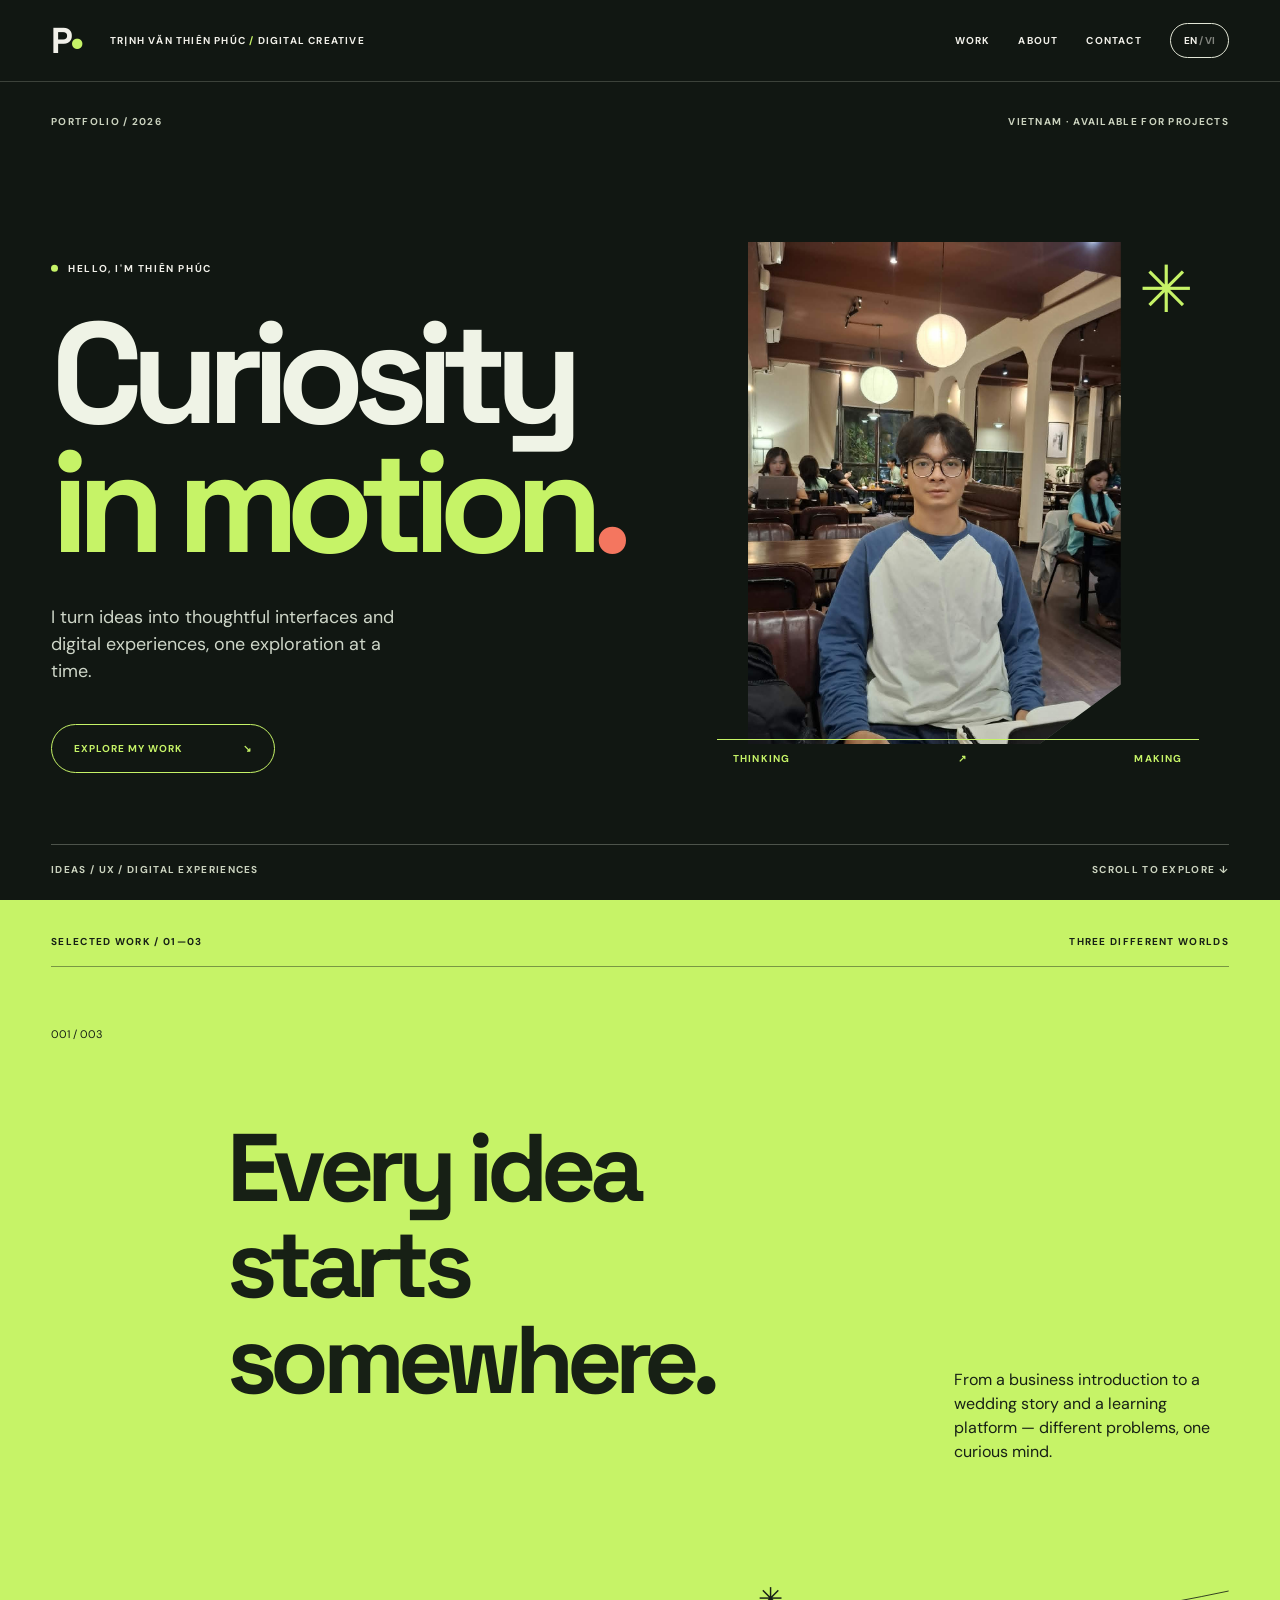
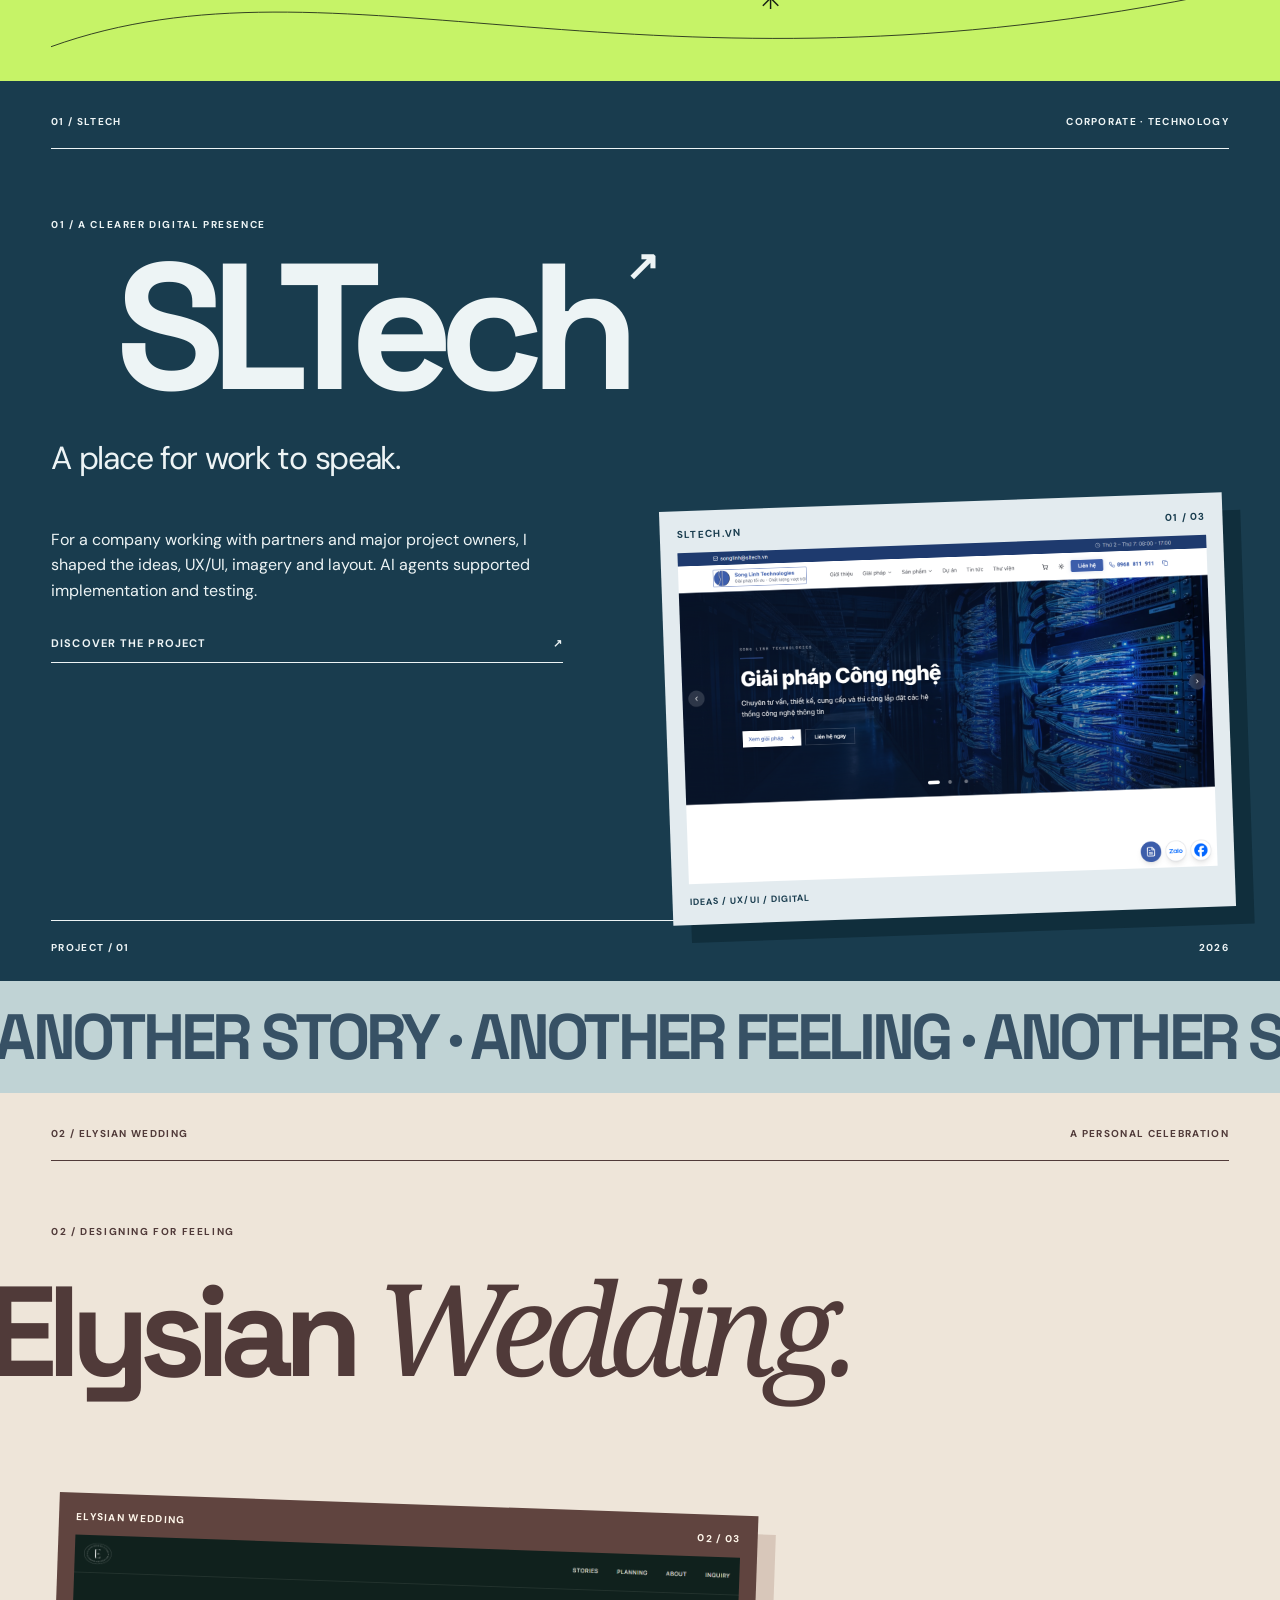
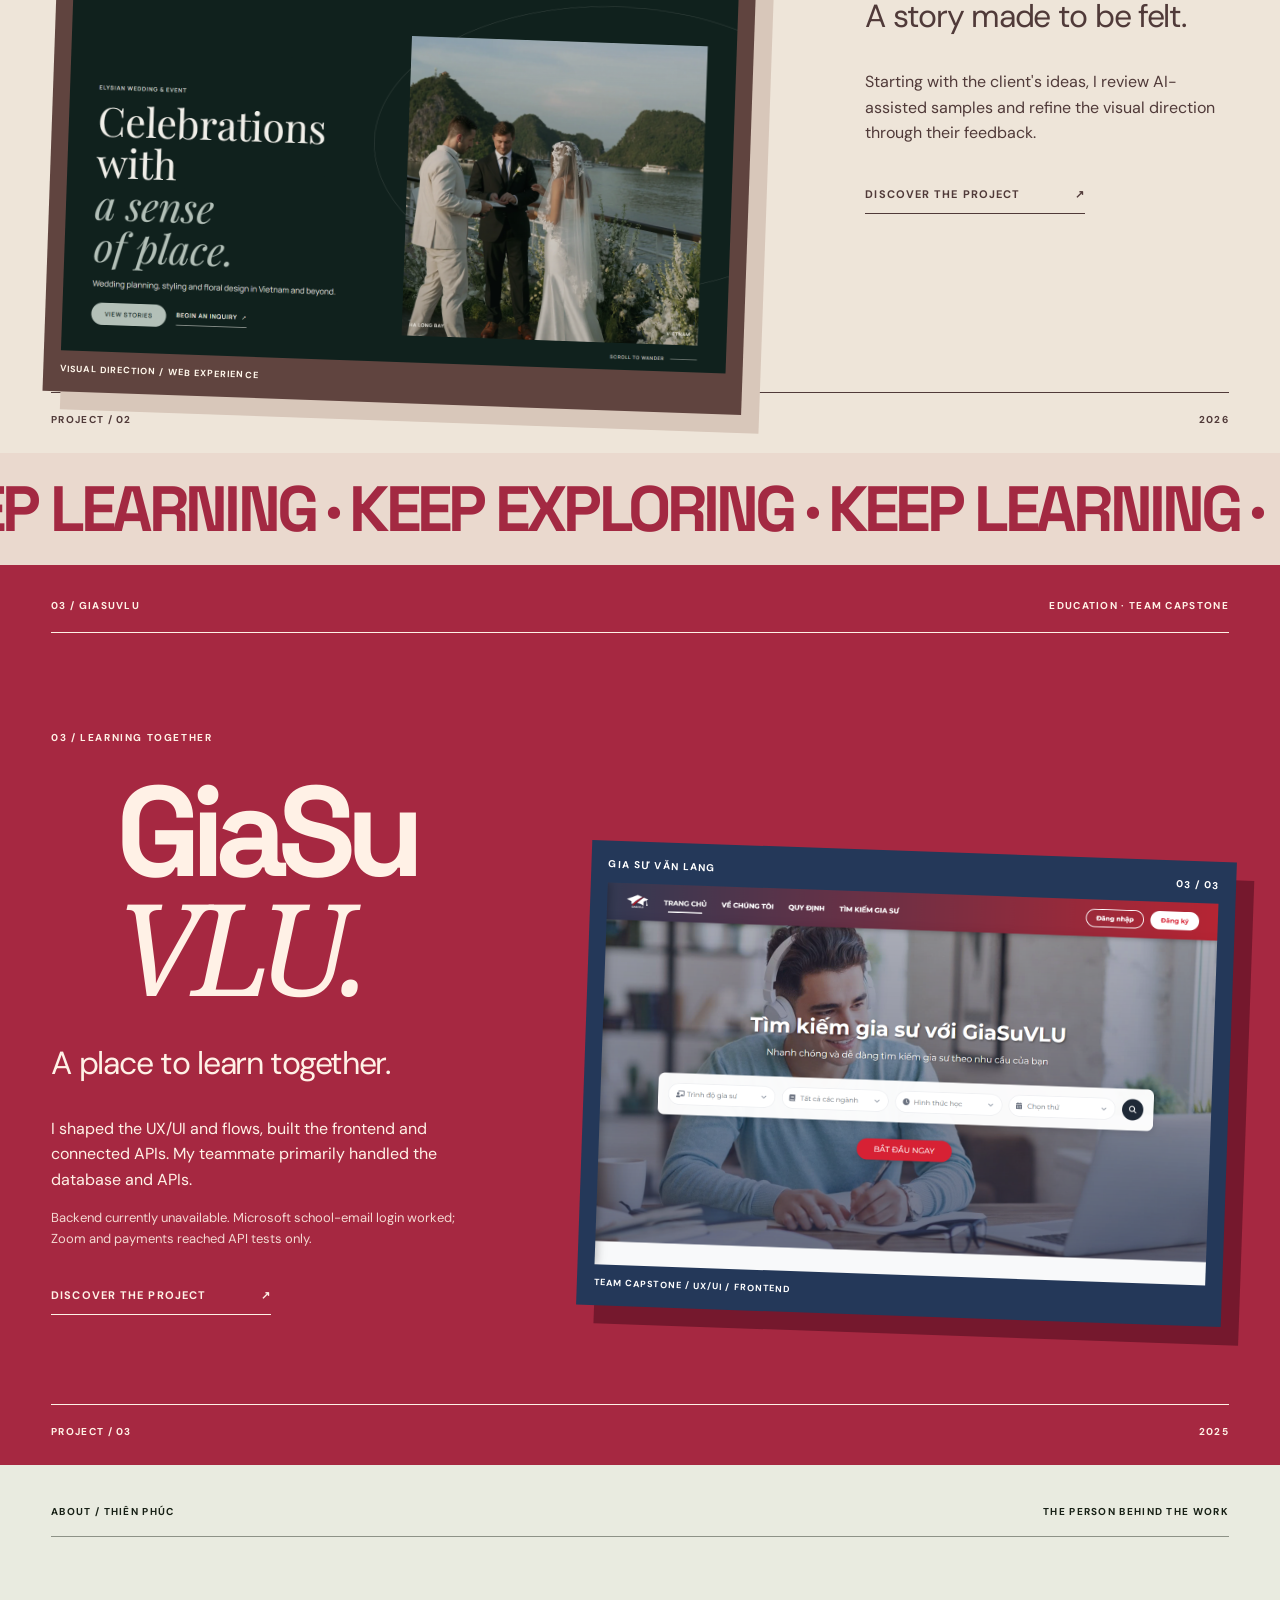
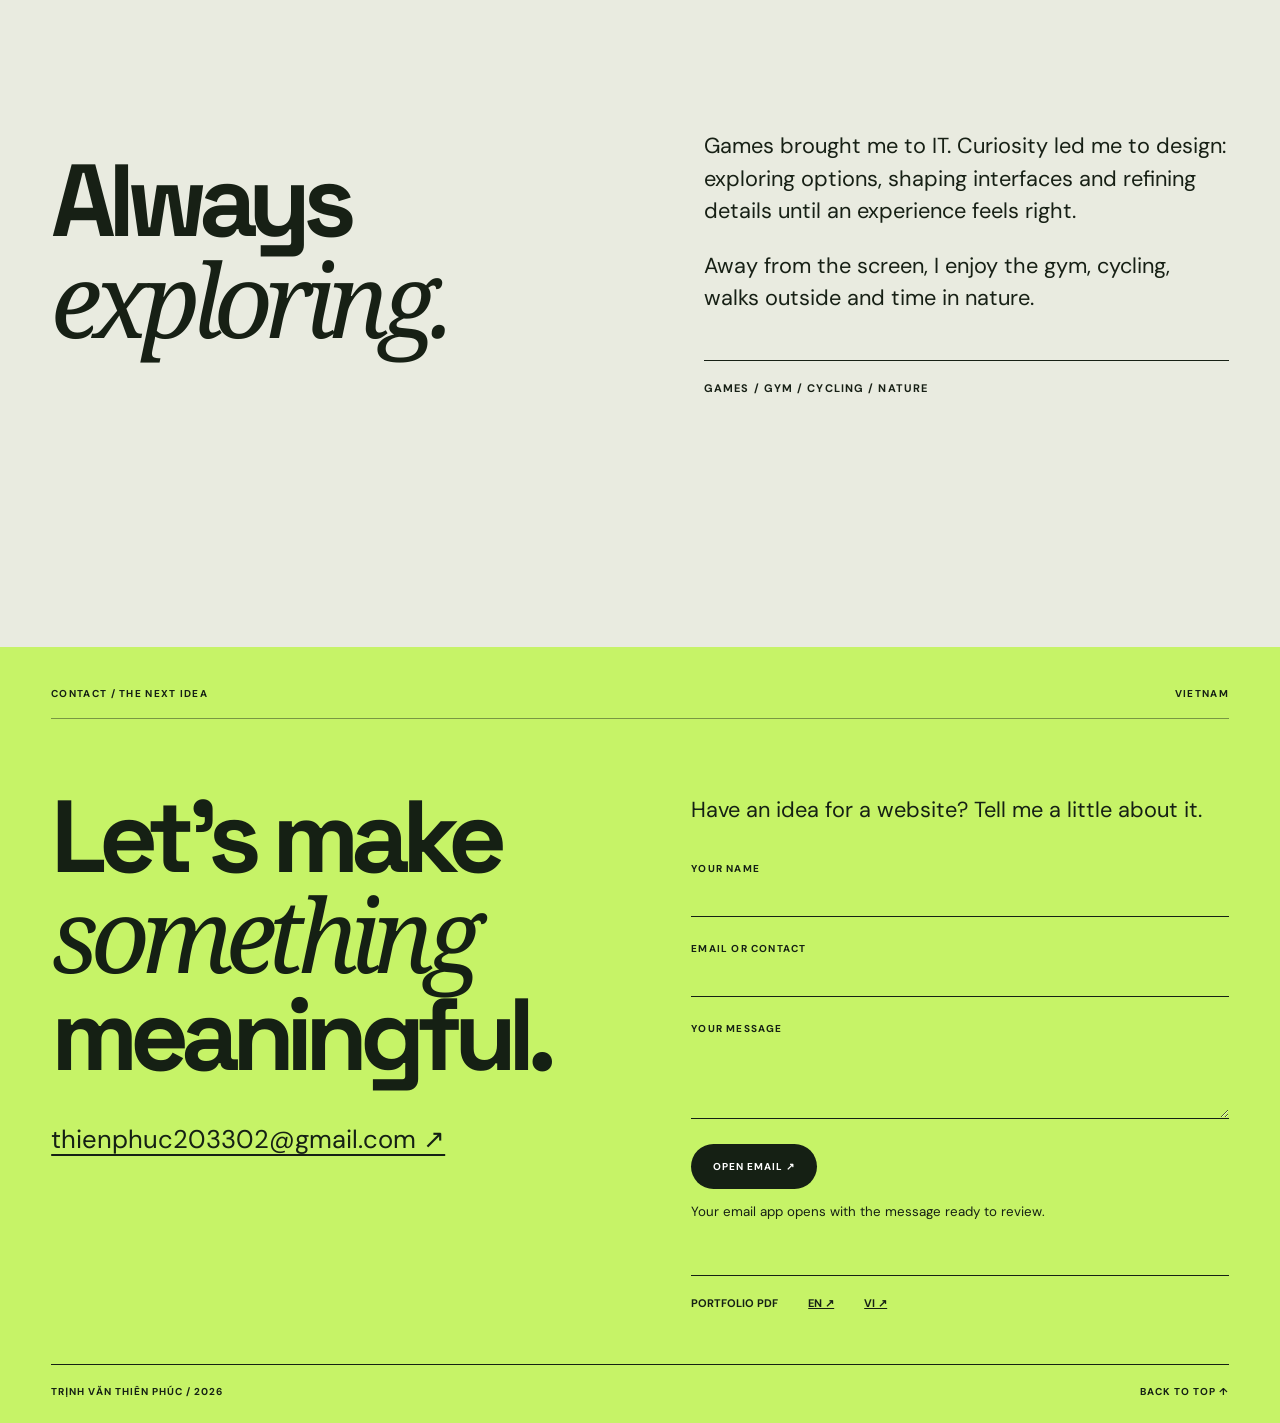
==== commit bd676f29: "Redesign portfolio around curiosity in motion" ====
--- a/index.html
+++ b/index.html
@@ -1,43 +1,11 @@
-<!doctype html>
-<html lang="en">
-<head>
-<meta charset="utf-8"><meta name="viewport" content="width=device-width, initial-scale=1">
-<link rel="icon" href="data:, "><title>Thiên Phúc — Creative Portfolio</title><meta name="description" content="Thiên Phúc's portfolio: creative direction, UX/UI and digital experiences.">
-<link rel="stylesheet" href="style.css">
-<script defer src="vendor/gsap.min.js"></script><script defer src="vendor/ScrollTrigger.min.js"></script>
-<script type="module" src="main.js"></script>
-</head>
-<body>
-<a class="skip" href="#sltech" data-en="Skip to project" data-vi="Đến dự án">Skip to project</a>
-<header class="header">
- <a class="brand" href="#top" aria-label="Thiên Phúc — Home">PHÚC<span>✳</span><small> / CREATIVE PORTFOLIO</small></a>
- <nav aria-label="Main navigation"><a href="#sltech" data-en="PROJECTS" data-vi="DỰ ÁN">PROJECTS</a><a href="#about" data-en="ABOUT" data-vi="VỀ TÔI">ABOUT</a><a href="#contact" data-en="LET'S TALK ↗" data-vi="LIÊN HỆ ↗">LET'S TALK ↗</a><button class="lang" id="language" type="button" aria-label="Chuyển sang tiếng Việt">EN <span>/ VI</span></button></nav>
-</header>
-<main id="top">
-<section class="hero" aria-labelledby="hero-title">
- <div class="hero-top"><span data-en="A LITTLE WORLD BY" data-vi="MỘT THẾ GIỚI CỦA">A LITTLE WORLD BY</span><span>TRỊNH VĂN THIÊN PHÚC · 2026</span><span data-en="DESIGN / DIGITAL / FEELING" data-vi="THIẾT KẾ / SỐ / CẢM XÚC">DESIGN / DIGITAL / FEELING</span></div>
- <div class="hero-main"><div class="hero-copy"><p class="eyebrow"><span class="dot"></span><span data-en="AVAILABLE FOR CREATIVE PROJECTS" data-vi="SẴN SÀNG CHO DỰ ÁN SÁNG TẠO">AVAILABLE FOR CREATIVE PROJECTS</span></p><h1 id="hero-title"><span data-en="Ideas," data-vi="Ý tưởng,">Ideas,</span><br><em data-en="made" data-vi="thành">made</em> <span data-en="to" data-vi="nên">to</span><br><span class="heading-end" data-en="feel." data-vi="cảm xúc.">feel.</span></h1><p class="hero-desc" data-en="Hi, I’m Phúc — I explore ideas, shape thoughtful interfaces, and bring digital experiences to life." data-vi="Chào, mình là Phúc — mình khám phá ý tưởng, thiết kế giao diện và tạo nên những trải nghiệm số có cảm xúc.">Hi, I’m Phúc — I explore ideas, shape thoughtful interfaces, and bring digital experiences to life.</p><a class="button button-dark" href="#sltech"><span data-en="EXPLORE MY WORK" data-vi="KHÁM PHÁ DỰ ÁN">EXPLORE MY WORK</span><span aria-hidden="true">↘</span></a></div>
- <div class="hero-art"><div class="orbit orbit-outer" aria-hidden="true"></div><div class="orbit orbit-inner" aria-hidden="true"></div><div class="art-circle"><img class="hero-portrait" src="phuc-portrait.png" alt="Trịnh Văn Thiên Phúc" width="1153" height="2048"></div><div class="art-pill" aria-hidden="true">PLAY / EXPLORE / CREATE</div><span class="star star-a" aria-hidden="true">✳</span><span class="star star-b" aria-hidden="true">✦</span></div></div>
- <div class="hero-bottom"><span data-en="BASED IN VIETNAM" data-vi="ĐẾN TỪ VIỆT NAM">BASED IN VIETNAM</span><span data-en="KEEP SCROLLING TO ENTER THE FIRST WORLD" data-vi="CUỘN ĐỂ BƯỚC VÀO THẾ GIỚI ĐẦU TIÊN">KEEP SCROLLING TO ENTER THE FIRST WORLD</span><span>01 / 03 ↓</span></div>
-</section>
-<div class="project-transition" aria-hidden="true"><div class="transition-track"><span>SELECTED WORK</span><span>✳</span><span>IDEAS INTO EXPERIENCE</span><span>✳</span><span>01 / SLTECH</span></div></div>
-<section class="project-story project-sltech" id="sltech" aria-labelledby="sltech-title">
- <div class="story-meta"><span>01 / TECHNOLOGY</span><span data-en="CORPORATE WEBSITE" data-vi="WEBSITE DOANH NGHIỆP">CORPORATE WEBSITE</span></div>
- <div class="story-layout"><div class="story-copy"><p class="story-label">SONG LINH TECHNOLOGIES</p><h2 id="sltech-title">SLTech<span>↗</span></h2><p class="story-lead" data-en="Making room for work that speaks for itself." data-vi="Một không gian để dự án tự kể câu chuyện.">Making room for work that speaks for itself.</p><p data-en="A website for a company working with partners and major project owners. I shaped the ideas, UX/UI, imagery and layout; AI agents supported implementation and testing." data-vi="Website cho doanh nghiệp làm việc với đối tác và chủ đầu tư lớn. Tôi định hướng ý tưởng, UX/UI, hình ảnh và bố cục; AI agent hỗ trợ triển khai và kiểm thử.">A website for a company working with partners and major project owners. I shaped the ideas, UX/UI, imagery and layout; AI agents supported implementation and testing.</p><a href="sltech.html" data-en="VIEW CASE STUDY ↗" data-vi="XEM CASE STUDY ↗">VIEW CASE STUDY ↗</a></div>
- <figure class="story-media"><div class="story-media-label"><span>SLTECH.VN</span><span>01 / 03</span></div><img src="assets/sltech.png" alt="SLTech website" loading="lazy"></figure></div></section>
-<div class="world-divider divider-elysian" aria-hidden="true"><span>02 / ELYSIAN WEDDING</span><span>✳</span><span>ANOTHER STORY, ANOTHER WORLD</span></div>
-<section class="project-story project-elysian" id="elysian" aria-labelledby="elysian-title">
- <div class="story-meta"><span>02 / WEDDING</span><span data-en="A PERSONAL CELEBRATION" data-vi="MỘT CÂU CHUYỆN CÁ NHÂN">A PERSONAL CELEBRATION</span></div>
- <div class="story-layout"><div class="story-copy"><p class="story-label">ELYSIAN WEDDING</p><h2 id="elysian-title">Elysian<br><em>Wedding.</em></h2><p class="story-lead" data-en="A feeling, beautifully told." data-vi="Kể một câu chuyện bằng cảm xúc.">A feeling, beautifully told.</p><p data-en="Starting from the client’s ideas, I review AI-assisted samples and refine the visual direction with their feedback." data-vi="Từ ý tưởng của khách hàng, tôi đánh giá các mẫu có AI hỗ trợ và điều chỉnh hướng hình ảnh dựa trên phản hồi.">Starting from the client’s ideas, I review AI-assisted samples and refine the visual direction with their feedback.</p><a href="elysian.html" data-en="VIEW CASE STUDY ↗" data-vi="XEM CASE STUDY ↗">VIEW CASE STUDY ↗</a></div>
- <figure class="story-media"><div class="story-media-label"><span>ELYSIAN WEDDING</span><span>02 / 03</span></div><img src="assets/elysian.png" alt="Elysian Wedding website" loading="lazy"></figure></div></section>
-<div class="world-divider divider-tutor" aria-hidden="true"><span>03 / GIASUVLU</span><span>✳</span><span>DESIGNING FOR CONNECTION</span></div>
-<section class="project-story project-tutor" id="giasuvlu" aria-labelledby="tutor-title">
- <div class="story-meta"><span>03 / EDUCATION</span><span data-en="TEAM CAPSTONE · 2025" data-vi="ĐỒ ÁN NHÓM · 2025">TEAM CAPSTONE · 2025</span></div>
- <div class="story-layout"><div class="story-copy"><p class="story-label">GIA SƯ VĂN LANG</p><h2 id="tutor-title">GiaSu<em>VLU.</em></h2><p class="story-lead" data-en="A place to learn together." data-vi="Một nơi để cùng học hỏi.">A place to learn together.</p><p data-en="I shaped the UX/UI and flows, built the frontend and connected APIs; my teammate primarily handled the database and APIs." data-vi="Tôi quyết định UX/UI, các luồng, phát triển frontend và kết nối API; thành viên còn lại chủ yếu phụ trách database và API.">I shaped the UX/UI and flows, built the frontend and connected APIs; my teammate primarily handled the database and APIs.</p><p class="story-note" data-en="Backend currently unavailable. Microsoft school-email login worked; Zoom and payment integrations reached API tests only." data-vi="Backend hiện không hoạt động. Đăng nhập email trường qua Microsoft từng hoạt động; Zoom và thanh toán mới ở mức test API.">Backend currently unavailable. Microsoft school-email login worked; Zoom and payment integrations reached API tests only.</p><a href="giasuvlu.html" data-en="VIEW CASE STUDY ↗" data-vi="XEM CASE STUDY ↗">VIEW CASE STUDY ↗</a></div>
- <figure class="story-media"><div class="story-media-label"><span>GIA SƯ VLU</span><span>03 / 03</span></div><img src="assets/tutor.png" alt="GiaSuVLU tutoring platform interface" loading="lazy"></figure></div></section>
-<section class="about-section" id="about"><div><p class="section-label" data-en="A LITTLE ABOUT ME" data-vi="MỘT CHÚT VỀ TÔI">A LITTLE ABOUT ME</p><h2><span data-en="Curious by" data-vi="Luôn">Curious by</span><br><em data-en="nature." data-vi="tò mò.">nature.</em></h2></div><div class="about-text"><p data-en="Games first brought me into IT. Curiosity led me toward design: exploring options, shaping interfaces and refining the small details that make an experience feel right." data-vi="Game đưa tôi đến với CNTT. Sự tò mò dẫn tôi đến thiết kế: khám phá nhiều phương án, tạo giao diện và chăm chút những chi tiết làm nên trải nghiệm.">Games first brought me into IT. Curiosity led me toward design: exploring options, shaping interfaces and refining the small details that make an experience feel right.</p><p data-en="Away from the screen, I enjoy the gym, cycling, walking outdoors and spending time in nature." data-vi="Ngoài màn hình, tôi thích tập gym, đạp xe, đi dạo và gần gũi thiên nhiên.">Away from the screen, I enjoy the gym, cycling, walking outdoors and spending time in nature.</p><div class="about-tags"><span>GAMES</span><span>GYM</span><span>CYCLING</span><span>NATURE</span></div></div></section>
-<section class="contact-section" id="contact"><div><p class="section-label" data-en="HAVE AN IDEA?" data-vi="BẠN CÓ Ý TƯỞNG?">HAVE AN IDEA?</p><h2><span data-en="Let's make" data-vi="Cùng tạo">Let's make</span><br><em data-en="something good." data-vi="điều thú vị.">something good.</em></h2><p data-en="Tell me a little about what you have in mind. Your email app will open with your message ready to review." data-vi="Kể tôi nghe đôi chút về ý tưởng của bạn. Ứng dụng email sẽ mở để bạn xem lại lời nhắn.">Tell me a little about what you have in mind. Your email app will open with your message ready to review.</p><a href="mailto:thienphuc203302@gmail.com">thienphuc203302@gmail.com ↗</a><div class="pdf-downloads"><a href="downloads/thien-phuc-portfolio-en.pdf" download>PORTFOLIO PDF / EN ↓</a><a href="downloads/thien-phuc-portfolio-vi.pdf" download>PORTFOLIO PDF / VI ↓</a></div></div><form id="contact-form" action="mailto:thienphuc203302@gmail.com" method="post" enctype="text/plain"><label><span data-en="YOUR NAME" data-vi="TÊN CỦA BẠN">YOUR NAME</span><input name="name" autocomplete="name" required></label><label><span data-en="YOUR EMAIL OR CONTACT" data-vi="EMAIL HOẶC LIÊN HỆ">YOUR EMAIL OR CONTACT</span><input name="contact" autocomplete="email" required></label><label><span data-en="YOUR MESSAGE" data-vi="LỜI NHẮN">YOUR MESSAGE</span><textarea name="message" rows="4" required></textarea></label><button type="submit" data-en="OPEN EMAIL ↗" data-vi="MỞ EMAIL ↗">OPEN EMAIL ↗</button></form></section>
-<footer class="footer"><span>TRỊNH VĂN THIÊN PHÚC / 2026</span><a href="mailto:thienphuc203302@gmail.com" data-en="HAVE AN IDEA? LET’S TALK ↗" data-vi="CÓ Ý TƯỞNG? CÙNG TRÒ CHUYỆN ↗">HAVE AN IDEA? LET’S TALK ↗</a></footer>
-</main></body></html>
-
-
+<!doctype html><html lang="en"><head><meta charset="utf-8"><meta name="viewport" content="width=device-width,initial-scale=1"><meta name="description" content="Thiên Phúc — creative direction, UX/UI and digital experiences."><title>Thiên Phúc — Curiosity in Motion</title><link rel="stylesheet" href="style.css"><script defer src="vendor/gsap.min.js"></script><script defer src="vendor/ScrollTrigger.min.js"></script><script defer src="main.js"></script></head><body>
+<a class="skip" href="#work" data-en="Skip to work" data-vi="Đến dự án">Skip to work</a><header class="nav"><a class="logo" href="#top" aria-label="Thiên Phúc — home">P<span>•</span></a><span class="nav-note">TRỊNH VĂN THIÊN PHÚC <span> / </span> DIGITAL CREATIVE</span><nav aria-label="Main navigation"><a href="#work" data-en="WORK" data-vi="DỰ ÁN">WORK</a><a href="#about" data-en="ABOUT" data-vi="VỀ MÌNH">ABOUT</a><a href="#contact" data-en="CONTACT" data-vi="LIÊN HỆ">CONTACT</a><button id="language" aria-label="Chuyển sang tiếng Việt">EN <span>/ VI</span></button></nav></header>
+<main id="top"><section class="hero" aria-labelledby="hero-title"><div class="hero-info"><span>PORTFOLIO / 2026</span><span data-en="VIETNAM · AVAILABLE FOR PROJECTS" data-vi="VIỆT NAM · SẴN SÀNG CHO DỰ ÁN">VIETNAM · AVAILABLE FOR PROJECTS</span></div><div class="hero-visual"><div class="hero-heading"><p class="eyebrow"><span class="dot"></span><span data-en="HELLO, I'M THIÊN PHÚC" data-vi="XIN CHÀO, MÌNH LÀ THIÊN PHÚC">HELLO, I'M THIÊN PHÚC</span></p><h1 id="hero-title"><span data-en="Curiosity" data-vi="Tò mò">Curiosity</span><br><span class="line-two" data-en="in motion" data-vi="để sáng tạo">in motion</span><span class="title-dot">.</span></h1><p class="hero-description" data-en="I turn ideas into thoughtful interfaces and digital experiences, one exploration at a time." data-vi="Mình biến ý tưởng thành giao diện và trải nghiệm số, qua từng lần khám phá.">I turn ideas into thoughtful interfaces and digital experiences, one exploration at a time.</p><a class="hero-cta" href="#work"><span data-en="EXPLORE MY WORK" data-vi="KHÁM PHÁ DỰ ÁN">EXPLORE MY WORK</span><span aria-hidden="true">↘</span></a></div><div class="portrait-scene"><div class="portrait-frame"><img src="phuc-portrait.png" alt="Trịnh Văn Thiên Phúc" width="1153" height="2048" fetchpriority="high"></div><div class="portrait-tag"><span data-en="THINKING" data-vi="SUY NGHĨ">THINKING</span><span>↗</span><span data-en="MAKING" data-vi="SÁNG TẠO">MAKING</span></div><span class="portrait-cross" aria-hidden="true">✳</span></div></div><div class="hero-footer"><span data-en="IDEAS / UX / DIGITAL EXPERIENCES" data-vi="Ý TƯỞNG / UX / TRẢI NGHIỆM SỐ">IDEAS / UX / DIGITAL EXPERIENCES</span><span data-en="SCROLL TO EXPLORE ↓" data-vi="CUỘN ĐỂ KHÁM PHÁ ↓">SCROLL TO EXPLORE ↓</span></div></section>
+<section class="intro" id="work"><div class="section-label"><span>SELECTED WORK / 01—03</span><span data-en="THREE DIFFERENT WORLDS" data-vi="BA THẾ GIỚI KHÁC NHAU">THREE DIFFERENT WORLDS</span></div><div class="intro-grid"><p class="intro-index">001 / 003</p><h2><span data-en="Every idea" data-vi="Mỗi ý tưởng">Every idea</span><br><span data-en="starts somewhere." data-vi="đều có điểm bắt đầu.">starts somewhere.</span></h2><p class="intro-copy" data-en="From a business introduction to a wedding story and a learning platform — different problems, one curious mind." data-vi="Từ website doanh nghiệp, câu chuyện ngày cưới đến nền tảng học tập — những bài toán khác nhau, cùng một sự tò mò.">From a business introduction to a wedding story and a learning platform — different problems, one curious mind.</p></div><div class="orbit-line" aria-hidden="true"><svg viewBox="0 0 1440 140" preserveAspectRatio="none"><path d="M0,100 C350,-20 720,180 1440,35"/></svg><span>✳</span></div></section>
+<section class="world sltech" id="sltech"><div class="world-meta"><span>01 / SLTECH</span><span data-en="CORPORATE · TECHNOLOGY" data-vi="DOANH NGHIỆP · CÔNG NGHỆ">CORPORATE · TECHNOLOGY</span></div><div class="sltech-layout"><div class="world-copy"><p class="world-kicker" data-en="01 / A CLEARER DIGITAL PRESENCE" data-vi="01 / MỘT KHÔNG GIAN SỐ RÕ RÀNG">01 / A CLEARER DIGITAL PRESENCE</p><h2>SL<span>Tech</span><sup>↗</sup></h2><p class="lead" data-en="A place for work to speak." data-vi="Để dự án tự kể câu chuyện.">A place for work to speak.</p><p data-en="For a company working with partners and major project owners, I shaped the ideas, UX/UI, imagery and layout. AI agents supported implementation and testing." data-vi="Với website doanh nghiệp làm việc cùng đối tác và chủ đầu tư lớn, mình định hướng ý tưởng, UX/UI, hình ảnh và bố cục. AI agent hỗ trợ triển khai và kiểm thử.">For a company working with partners and major project owners, I shaped the ideas, UX/UI, imagery and layout. AI agents supported implementation and testing.</p><a class="case-link" href="sltech.html"><span data-en="DISCOVER THE PROJECT" data-vi="KHÁM PHÁ DỰ ÁN">DISCOVER THE PROJECT</span><span>↗</span></a></div><figure class="world-screen"><div class="screen-meta"><span>SLTECH.VN</span><span>01 / 03</span></div><img src="assets/sltech.png" alt="SLTech website" width="1440" height="900" loading="lazy"><figcaption>IDEAS / UX/UI / DIGITAL</figcaption></figure></div><div class="world-foot"><span>PROJECT / 01</span><span>2026</span></div></section>
+<div class="interlude rose-interlude" aria-hidden="true"><span class="interlude-word">ANOTHER STORY · ANOTHER FEELING · ANOTHER STORY ·</span></div>
+<section class="world elysian" id="elysian"><div class="world-meta"><span>02 / ELYSIAN WEDDING</span><span data-en="A PERSONAL CELEBRATION" data-vi="MỘT CÂU CHUYỆN CÁ NHÂN">A PERSONAL CELEBRATION</span></div><div class="elysian-heading"><p class="world-kicker" data-en="02 / DESIGNING FOR FEELING" data-vi="02 / THIẾT KẾ CHO CẢM XÚC">02 / DESIGNING FOR FEELING</p><h2>Elysian <em>Wedding.</em></h2></div><div class="elysian-layout"><figure class="world-screen"><div class="screen-meta"><span>ELYSIAN WEDDING</span><span>02 / 03</span></div><img src="assets/elysian.png" alt="Elysian Wedding website" width="1440" height="900" loading="lazy"><figcaption>VISUAL DIRECTION / WEB EXPERIENCE</figcaption></figure><div class="world-copy"><p class="lead" data-en="A story made to be felt." data-vi="Một câu chuyện để cảm nhận.">A story made to be felt.</p><p data-en="Starting with the client's ideas, I review AI-assisted samples and refine the visual direction through their feedback." data-vi="Từ ý tưởng của khách hàng, mình đánh giá các mẫu có AI hỗ trợ và điều chỉnh hướng hình ảnh qua phản hồi.">Starting with the client's ideas, I review AI-assisted samples and refine the visual direction through their feedback.</p><a class="case-link" href="elysian.html"><span data-en="DISCOVER THE PROJECT" data-vi="KHÁM PHÁ DỰ ÁN">DISCOVER THE PROJECT</span><span>↗</span></a></div></div><div class="world-foot"><span>PROJECT / 02</span><span>2026</span></div></section>
+<div class="interlude red-interlude" aria-hidden="true"><span class="interlude-word">KEEP LEARNING · KEEP EXPLORING · KEEP LEARNING ·</span></div>
+<section class="world tutor" id="giasuvlu"><div class="world-meta"><span>03 / GIASUVLU</span><span data-en="EDUCATION · TEAM CAPSTONE" data-vi="GIÁO DỤC · ĐỒ ÁN NHÓM">EDUCATION · TEAM CAPSTONE</span></div><div class="tutor-layout"><div class="world-copy"><p class="world-kicker" data-en="03 / LEARNING TOGETHER" data-vi="03 / CÙNG NHAU HỌC HỎI">03 / LEARNING TOGETHER</p><h2>GiaSu<br><em>VLU.</em></h2><p class="lead" data-en="A place to learn together." data-vi="Một nơi để cùng học hỏi.">A place to learn together.</p><p data-en="I shaped the UX/UI and flows, built the frontend and connected APIs. My teammate primarily handled the database and APIs." data-vi="Mình quyết định UX/UI, các luồng, phát triển frontend và kết nối API. Thành viên còn lại chủ yếu phụ trách database và API.">I shaped the UX/UI and flows, built the frontend and connected APIs. My teammate primarily handled the database and APIs.</p><p class="status-note" data-en="Backend currently unavailable. Microsoft school-email login worked; Zoom and payments reached API tests only." data-vi="Backend hiện không hoạt động. Đăng nhập email trường qua Microsoft từng hoạt động; Zoom và thanh toán mới ở mức test API.">Backend currently unavailable. Microsoft school-email login worked; Zoom and payments reached API tests only.</p><a class="case-link" href="giasuvlu.html"><span data-en="DISCOVER THE PROJECT" data-vi="KHÁM PHÁ DỰ ÁN">DISCOVER THE PROJECT</span><span>↗</span></a></div><figure class="world-screen"><div class="screen-meta"><span>GIA SƯ VĂN LANG</span><span>03 / 03</span></div><img src="assets/tutor.png" alt="GiaSuVLU tutoring platform interface" width="1440" height="900" loading="lazy"><figcaption>TEAM CAPSTONE / UX/UI / FRONTEND</figcaption></figure></div><div class="world-foot"><span>PROJECT / 03</span><span>2025</span></div></section>
+<section class="about" id="about"><div class="section-label"><span>ABOUT / THIÊN PHÚC</span><span data-en="THE PERSON BEHIND THE WORK" data-vi="NGƯỜI ĐỨNG SAU DỰ ÁN">THE PERSON BEHIND THE WORK</span></div><div class="about-grid"><h2><span data-en="Always" data-vi="Luôn">Always</span><br><em data-en="exploring." data-vi="khám phá.">exploring.</em></h2><div><p data-en="Games brought me to IT. Curiosity led me to design: exploring options, shaping interfaces and refining details until an experience feels right." data-vi="Game đưa mình đến CNTT. Sự tò mò dẫn mình đến thiết kế: khám phá nhiều phương án, tạo giao diện và chăm chút chi tiết để trải nghiệm trở nên trọn vẹn.">Games brought me to IT. Curiosity led me to design: exploring options, shaping interfaces and refining details until an experience feels right.</p><p data-en="Away from the screen, I enjoy the gym, cycling, walks outside and time in nature." data-vi="Ngoài màn hình, mình thích tập gym, đạp xe, đi dạo và gần gũi thiên nhiên.">Away from the screen, I enjoy the gym, cycling, walks outside and time in nature.</p><div class="interests">GAMES / GYM / CYCLING / NATURE</div></div></div></section>
+<section class="contact" id="contact"><div class="section-label"><span data-en="CONTACT / THE NEXT IDEA" data-vi="LIÊN HỆ / Ý TƯỞNG TIẾP THEO">CONTACT / THE NEXT IDEA</span><span>VIETNAM</span></div><div class="contact-grid"><div><h2><span data-en="Let's make" data-vi="Cùng tạo">Let's make</span><br><em data-en="something" data-vi="điều gì">something</em><br><span data-en="meaningful." data-vi="ý nghĩa.">meaningful.</span></h2><a class="email" href="mailto:thienphuc203302@gmail.com">thienphuc203302@gmail.com ↗</a></div><div class="contact-panel"><p data-en="Have an idea for a website? Tell me a little about it." data-vi="Bạn có ý tưởng cho một website? Kể mình nghe đôi chút nhé.">Have an idea for a website? Tell me a little about it.</p><form id="contact-form" action="mailto:thienphuc203302@gmail.com" method="post" enctype="text/plain"><label><span data-en="YOUR NAME" data-vi="TÊN CỦA BẠN">YOUR NAME</span><input name="name" autocomplete="name" required></label><label><span data-en="EMAIL OR CONTACT" data-vi="EMAIL HOẶC LIÊN HỆ">EMAIL OR CONTACT</span><input name="contact" required></label><label><span data-en="YOUR MESSAGE" data-vi="LỜI NHẮN">YOUR MESSAGE</span><textarea name="message" rows="3" required></textarea></label><button type="submit" data-en="OPEN EMAIL ↗" data-vi="MỞ EMAIL ↗">OPEN EMAIL ↗</button><small data-en="Your email app opens with the message ready to review." data-vi="Ứng dụng email sẽ mở để bạn xem lại lời nhắn.">Your email app opens with the message ready to review.</small></form><div class="downloads"><span data-en="PORTFOLIO PDF" data-vi="TẢI PORTFOLIO">PORTFOLIO PDF</span><a href="downloads/thien-phuc-portfolio-en.pdf">EN ↗</a><a href="downloads/thien-phuc-portfolio-vi.pdf">VI ↗</a></div></div></div><footer><span>TRỊNH VĂN THIÊN PHÚC / 2026</span><a href="#top" data-en="BACK TO TOP ↑" data-vi="LÊN ĐẦU TRANG ↑">BACK TO TOP ↑</a></footer></section></main></body></html>
--- a/style.css
+++ b/style.css
@@ -1,78 +1,13 @@
-@import url("fonts/fonts.css");
+@import url('fonts/fonts.css');
+:root{--ink:#111712;--acid:#c6f367;--paper:#f1f0e9}*{box-sizing:border-box}html{scroll-behavior:smooth}body{margin:0;background:var(--ink);color:var(--paper);font-family:'DM Sans',Arial,sans-serif}a{color:inherit;text-decoration:none}button,input,textarea{font:inherit}a:focus-visible,button:focus-visible,input:focus-visible,textarea:focus-visible{outline:3px solid #ef875e;outline-offset:4px}.skip{position:fixed;top:8px;left:8px;z-index:99;background:#fff;color:#000;padding:12px;transform:translateY(-200%)}.skip:focus{transform:none}.nav{height:82px;position:absolute;top:0;left:0;right:0;z-index:5;display:flex;align-items:center;gap:30px;padding:0 4vw;border-bottom:1px solid #e3e9d734;font-size:10px;letter-spacing:.12em;font-weight:700}.logo{font-family:'Space Grotesk',sans-serif;font-size:36px;letter-spacing:-.1em}.logo span{color:var(--acid)}.nav-note{margin-right:auto}.nav-note span{color:var(--acid)}.nav nav{display:flex;align-items:center;gap:28px}.nav a:hover{text-decoration:underline}#language{border:1px solid #e2e6d6;border-radius:30px;padding:10px 13px;color:inherit;background:transparent;font-size:10px;font-weight:700;cursor:pointer}#language span{opacity:.5}.hero{min-height:100svh;padding:115px 4vw 24px;display:flex;flex-direction:column;overflow:hidden;background:#111712}.hero-info,.hero-footer,.section-label,.world-meta,.world-foot,.screen-meta{display:flex;justify-content:space-between;gap:18px;font-size:10px;letter-spacing:.13em;font-weight:700}.hero-info{color:#cbd3bf}.hero-visual{flex:1;position:relative;display:grid;grid-template-columns:1.15fr .85fr;align-items:center;min-height:570px}.hero-heading{position:relative;z-index:2;padding:35px 0}.eyebrow,.world-kicker{font-size:10px;font-weight:700;letter-spacing:.16em}.dot{display:inline-block;width:7px;height:7px;background:var(--acid);border-radius:50%;margin-right:10px}.hero h1{font-family:'Space Grotesk',sans-serif;font-size:clamp(68px,10vw,164px);line-height:.9;letter-spacing:-.085em;margin:30px 0;color:#eff3e6}.line-two{color:var(--acid)}.title-dot{color:#f4765f}.hero-description{font-size:clamp(16px,1.4vw,20px);line-height:1.5;max-width:420px;color:#ced6c8}.hero-cta{display:inline-flex;align-items:center;justify-content:space-between;gap:60px;padding:17px 22px;border:1px solid var(--acid);color:var(--acid);border-radius:100px;font-size:10px;font-weight:700;letter-spacing:.1em;margin-top:15px;transition:background .25s,color .25s}.hero-cta:hover{background:var(--acid);color:#111712}.portrait-scene{height:min(60vw,650px);position:relative;display:flex;justify-content:center;align-items:center}.portrait-frame{width:65%;height:78%;clip-path:polygon(0 0,100% 0,100% 88%,78% 100%,0 100%);overflow:hidden;background:#526653}.portrait-frame img{width:100%;height:100%;object-fit:cover;object-position:center 43%}.portrait-tag{position:absolute;bottom:6%;left:4%;right:0;display:flex;justify-content:space-between;padding:12px 16px;border-top:1px solid var(--acid);color:var(--acid);font-size:10px;letter-spacing:.12em;font-weight:700}.portrait-cross{position:absolute;right:0;top:12%;font-size:65px;color:var(--acid)}.hero-footer{border-top:1px solid #d7ddce4d;padding-top:18px;color:#cbd3bf}.intro{background:var(--acid);color:#172015;padding:35px 4vw 0;overflow:hidden}.section-label{border-bottom:1px solid #17201570;padding-bottom:18px}.intro-grid{min-height:66svh;display:grid;grid-template-columns:1fr 5fr 2fr;align-items:center;gap:3vw}.intro-index{align-self:start;font-size:11px;margin-top:60px}.intro h2{font-family:'Space Grotesk',sans-serif;font-size:clamp(55px,7.5vw,120px);line-height:1;letter-spacing:-.07em;max-width:1000px}.intro-copy{align-self:end;padding-bottom:9vh;font-size:16px;line-height:1.5}.orbit-line{position:relative;height:120px}.orbit-line svg{width:100%;height:100%;fill:none;stroke:#172015;stroke-width:1}.orbit-line span{position:absolute;top:15%;left:60%;font-size:30px}.world{min-height:100svh;padding:34px 4vw 27px;display:flex;flex-direction:column;overflow:hidden}.sltech{color:#edf4f5;background:#193c4e}.world-meta{padding-bottom:20px;border-bottom:1px solid currentColor}.sltech-layout{display:grid;grid-template-columns:.8fr 1.2fr;gap:8vw;align-items:center;flex:1;padding:6vh 0}.world-copy{max-width:530px}.world h2{font-family:'Space Grotesk',sans-serif;font-size:clamp(75px,10vw,165px);letter-spacing:-.08em;line-height:.9;margin:30px 0}.world h2 sup{font-size:.23em;vertical-align:top}.lead{font-size:clamp(23px,2.5vw,36px);letter-spacing:-.04em}.world-copy>p:not(.lead):not(.world-kicker){max-width:480px;font-size:16px;line-height:1.6}.case-link{display:inline-flex;gap:55px;justify-content:space-between;border-bottom:1px solid currentColor;padding:0 0 12px;margin-top:25px;font-size:11px;font-weight:700;letter-spacing:.1em}.world-screen{margin:0;position:relative;padding:17px;background:#e3ebef;color:#193c4e;box-shadow:18px 18px 0 #102e3c;transform:rotate(-2deg)}.world-screen img{display:block;width:100%;height:auto}.screen-meta{padding-bottom:12px}.world-screen figcaption{font-size:9px;font-weight:700;letter-spacing:.12em;padding-top:12px}.world-foot{border-top:1px solid currentColor;padding-top:20px}
+@media(max-width:800px){.nav{height:70px;gap:10px}.nav-note{display:none}.nav nav{margin-left:auto;gap:14px}.nav nav a{font-size:9px}.hero{padding-top:98px}.hero-info{font-size:9px}.hero-info span:last-child{display:none}.hero-visual{grid-template-columns:1fr;min-height:0}.hero-heading{padding:45px 0 5px}.hero h1{font-size:clamp(61px,13vw,105px)}.portrait-scene{height:75vw;max-height:480px}.portrait-frame{width:50%;height:80%}.portrait-tag{left:0;bottom:2%}.portrait-cross{right:8%;font-size:45px}.hero-footer{margin-top:32px;font-size:9px}.intro-grid{grid-template-columns:1fr;min-height:0;gap:0;padding:55px 0}.intro-index{margin:0}.intro h2{font-size:clamp(48px,10vw,82px);margin:45px 0}.intro-copy{padding:0;max-width:500px}.sltech-layout{grid-template-columns:1fr;gap:45px;padding:60px 0}.world-screen{transform:none;box-shadow:10px 10px 0 #102e3c}.world h2{font-size:clamp(70px,14vw,110px)}}
+@media(max-width:380px){.nav nav{gap:8px}.nav nav a{font-size:8px}#language{padding:8px}.hero h1{font-size:58px}.hero-description{font-size:16px}}
+@media(prefers-reduced-motion:reduce){html{scroll-behavior:auto}*,*::before,*::after{animation-duration:.01ms!important;transition-duration:.01ms!important;scroll-behavior:auto!important}}
 
-:root{--ink:#14221c;--lime:#bdf067;--pale:#e8eadc;--red:#b3263d;--navy:#1b2742;--cream:#f4e8d8}*{box-sizing:border-box}html{scroll-behavior:smooth}body{margin:0;background:var(--ink);font-family:'DM Sans',Arial,sans-serif;color:var(--ink)}a{color:inherit;text-decoration:none}button{font:inherit}a:focus-visible,button:focus-visible{outline:3px solid #264fce;outline-offset:5px}.skip{position:fixed;z-index:50;top:8px;left:8px;background:white;padding:12px;transform:translateY(-200%)}.skip:focus{transform:none}.header{position:absolute;z-index:10;top:0;left:0;width:100%;display:flex;align-items:center;justify-content:space-between;padding:26px 4vw;border-bottom:1px solid #14221c38;font-size:11px;font-weight:700;letter-spacing:.08em}.brand{font-family:'Space Grotesk',sans-serif;font-size:20px;letter-spacing:-.08em}.brand span{color:#ea5d42;margin-left:3px}.brand small{font-family:'DM Sans',sans-serif;letter-spacing:.08em;font-size:9px;margin-left:12px}.header nav{display:flex;align-items:center;gap:32px}.header nav a:hover{text-decoration:underline}.lang{border:1px solid #14221c;background:transparent;border-radius:50px;padding:9px 14px;cursor:pointer;font-size:11px;font-weight:700}.lang span{opacity:.48}.hero{min-height:100svh;background:var(--lime);position:relative;padding:105px 4vw 28px;display:flex;flex-direction:column;overflow:hidden}.hero-top,.hero-bottom,.world-top,.world-footer,.passage-meta{display:flex;justify-content:space-between;gap:16px;font-weight:700;font-size:10px;letter-spacing:.11em}.hero-top{padding-top:8px}.hero-main{display:grid;grid-template-columns:1fr 1fr;align-items:center;flex:1;min-height:570px}.hero-copy{position:relative;z-index:2;padding:35px 0}.eyebrow,.world-kicker{font-size:11px;font-weight:700;letter-spacing:.13em}.dot{display:inline-block;background:#eb6147;width:8px;height:8px;border-radius:50%;margin-right:8px}.hero h1,.world h2{font-family:'Space Grotesk',sans-serif;letter-spacing:-.085em;line-height:.84;margin:30px 0 26px;font-size:clamp(80px,10.1vw,165px);font-weight:700}.hero h1 em{font-family:Georgia,serif;font-weight:400;letter-spacing:-.08em}.heading-end{margin-left:14%}.hero-desc{font-size:clamp(15px,1.2vw,18px);line-height:1.5;max-width:400px;margin:0 0 26px}.button{display:inline-flex;align-items:center;justify-content:space-between;gap:40px;border-radius:100px;padding:17px 22px;font-size:11px;letter-spacing:.08em;font-weight:700}.button-dark{background:var(--ink);color:white}.button-dark:hover{background:#304f3c}.hero-art{height:min(62vw,640px);position:relative;display:grid;place-items:center}.art-circle{position:relative;width:72%;aspect-ratio:1;border-radius:50%;background:#d8e9d0;overflow:hidden;box-shadow:inset 20px 20px 40px #c0d6b6,inset -24px -20px 45px #effbe0,18px 22px 45px #477d3440}.hero-portrait{display:block;width:100%;height:100%;object-fit:cover;object-position:center 43%}.orbit{position:absolute;border:1px solid #14221c7a;border-radius:50%;pointer-events:none}.orbit-outer{width:98%;height:55%;transform:rotate(-28deg)}.orbit-inner{width:80%;height:86%;transform:rotate(30deg);border-color:#fff9}.art-pill{position:absolute;right:0;top:19%;transform:rotate(8deg);background:#ee6b50;border:1px solid var(--ink);padding:14px 19px;border-radius:40px;font-size:10px;font-weight:700;letter-spacing:.1em}.star{position:absolute;font-size:38px;color:#f5f6e7}.star-a{left:4%;top:17%}.star-b{right:1%;bottom:15%;color:#ed6c50}.hero-bottom{border-top:1px solid #14221c60;padding-top:18px}.passage{height:155svh;background:#14221c;color:#f7f5e9;position:relative}.passage-sticky{position:sticky;top:0;height:100svh;min-height:560px;overflow:hidden;display:grid;place-items:center}.passage-meta{position:absolute;top:35px;left:4vw;right:4vw;z-index:2;color:#dbebd9}.passage-copy{position:relative;z-index:3;text-align:center;text-shadow:0 2px 18px #18261eaa;pointer-events:none}.passage-copy p,.passage-copy > span{font-size:11px;letter-spacing:.15em;font-weight:700}.passage-copy h2{font-family:'Space Grotesk',sans-serif;font-size:clamp(44px,6.4vw,95px);letter-spacing:-.06em;line-height:.95;margin:20px 0 34px}.passage-copy h2 em{font-family:Georgia,serif;font-weight:400}.world{background:var(--red);color:var(--cream);padding:38px 4vw 46px}.world-top{border-bottom:1px solid #f6ddd070;padding-bottom:20px}.world-intro{display:flex;justify-content:space-between;align-items:end;gap:35px;padding:56px 0 34px}.world-kicker{color:#ffd1bb}.world h2{font-size:clamp(92px,12vw,180px);margin:20px 0 0;line-height:.78;letter-spacing:-.08em}.world h2 span{color:#ffd4ac}.world h2 i{font-style:normal;font-size:.32em;vertical-align:top;margin-left:.15em;color:#ffd4ac}.world-deck{max-width:370px;font-size:clamp(17px,1.5vw,22px);line-height:1.4;margin:0 0 10px}.world-image{position:relative;background:var(--navy);padding:22px;border-radius:18px;box-shadow:0 28px 0 #7f1f32}.browser{display:flex;justify-content:space-between;gap:10px;padding:0 0 17px;font-size:10px;font-weight:700;letter-spacing:.1em;color:#f4e9df}.world-image img{display:block;width:100%;max-height:650px;object-fit:cover;object-position:top;border-radius:6px}.image-stamp{position:absolute;right:-8px;bottom:-35px;transform:rotate(8deg);background:#f9cf6d;color:var(--navy);padding:20px;font-size:12px;line-height:1.1;font-weight:700;letter-spacing:.1em;border-radius:10px;box-shadow:0 10px 22px #49112255}.image-stamp b{font-size:25px}.world-details{display:grid;grid-template-columns:repeat(3,1fr);gap:6vw;margin:100px 0 65px}.world-details p:not(.label){font-size:16px;line-height:1.55;margin:15px 0;max-width:400px}.label{font-size:10px;font-weight:700;letter-spacing:.16em;color:#ffd4ac}.world-footer{border-top:1px solid #f6ddd070;padding-top:20px}.world-footer a{text-decoration:underline}.footer{background:#14221c;color:#e4eddf;padding:30px 4vw;display:flex;justify-content:space-between;gap:20px;font-size:11px;letter-spacing:.1em;font-weight:700}.footer a{text-decoration:underline}
-@media(max-width:760px){.header{padding:20px 5vw}.brand small,.header nav a:first-child{display:none}.header nav{gap:15px}.hero{padding:90px 5vw 23px;min-height:auto}.hero-top span:nth-child(2),.hero-top span:nth-child(3),.hero-bottom span:nth-child(2){display:none}.hero-main{grid-template-columns:1fr;min-height:0}.hero-copy{padding:48px 0 0}.hero h1{font-size:clamp(74px,17vw,120px);margin:25px 0}.hero-desc{max-width:330px}.hero-art{height:85vw;max-height:430px;margin-top:-15px}.art-circle{width:70%}.art-pill{right:3%;top:14%;font-size:8px}.hero-bottom{margin-top:0}.passage{height:130svh}.passage-sticky{min-height:450px}.passage-copy h2{font-size:clamp(43px,11vw,68px)}.world{padding:25px 5vw 35px}.world-top span:last-child{display:none}.world-intro{display:block;padding:50px 0 25px}.world h2{font-size:clamp(86px,18vw,140px)}.world-deck{margin:28px 0 0;max-width:350px}.world-image{padding:12px;border-radius:12px}.browser{font-size:8px;padding-bottom:11px}.image-stamp{font-size:9px;padding:13px;bottom:-25px}.world-details{grid-template-columns:1fr;gap:13px;margin:75px 0 38px}.world-details p:not(.label){margin:8px 0}.world-footer{font-size:9px;align-items:start}.footer{font-size:9px;padding:25px 5vw}.footer span{max-width:45%}}
-@media(prefers-reduced-motion:reduce){html{scroll-behavior:auto}.passage{height:auto}.passage-sticky{position:relative;height:70svh}}
+@media(min-width:801px){
+.hero-visual{display:block;min-height:650px;padding-top:8vh}.hero-heading{padding:45px 0 90px}.hero h1{font-size:clamp(85px,11.2vw,166px);position:relative;z-index:2}.hero-description{max-width:350px}.portrait-scene{position:absolute;right:3%;top:6%;width:44%;height:90%;z-index:1}.portrait-frame{width:72%;height:78%}.portrait-tag{left:8%;right:-1%}.sltech-layout{grid-template-columns:1fr 1.1fr;column-gap:8vw;row-gap:16px;align-content:center;align-items:start}.sltech .world-copy{display:contents}.sltech .world-kicker{grid-column:1/-1;margin:0}.sltech .world-copy h2{grid-column:1/-1;margin:0 0 12px;font-size:clamp(95px,14vw,190px)}.sltech .world-copy .lead,.sltech .world-copy>p:not(.world-kicker),.sltech .case-link{grid-column:1;margin-top:0}.sltech .world-screen{grid-column:2;grid-row:3 / span 4;align-self:center}
+}
+.interlude{overflow:hidden;white-space:nowrap;padding:15px 0;font-family:'Space Grotesk',sans-serif;font-size:clamp(30px,5vw,70px);font-weight:700;letter-spacing:-.06em}.interlude-word{display:block;width:max-content}.rose-interlude{background:#c0d3d5;color:#375165}.red-interlude{background:#ead9ce;color:#a32942}.elysian{background:#eee5d9;color:#503a39}.elysian-heading{padding:6vh 0 2vh}.elysian h2{font-size:clamp(70px,10vw,155px);margin:25px 0;line-height:1}.elysian h2 em,.tutor h2 em,.about h2 em,.contact h2 em{font-family:'Noto Serif',Georgia,serif;font-weight:400}.elysian-layout{display:grid;grid-template-columns:1.25fr .65fr;align-items:center;gap:9vw;flex:1;padding-bottom:6vh}.elysian .world-screen{background:#60443f;color:#fff7eb;box-shadow:18px 18px 0 #d8c7ba;transform:rotate(2deg)}.tutor{background:#a62841;color:#fff1e6}.tutor-layout{display:grid;grid-template-columns:.8fr 1.2fr;align-items:center;gap:8vw;flex:1;padding:7vh 0}.tutor .world-screen{background:#243859;color:white;box-shadow:18px 18px 0 #75182d;transform:rotate(2deg)}.status-note{font-size:13px!important;opacity:.88}.about{background:#e9ebe0;color:#172015;padding:40px 4vw 80px}.about-grid{display:grid;grid-template-columns:1fr 1fr;gap:10vw;align-items:center;min-height:70svh}.about h2,.contact h2{font-family:'Space Grotesk',sans-serif;font-size:clamp(65px,8vw,135px);line-height:.95;letter-spacing:-.08em}.about-grid p,.contact-panel>p{font-size:clamp(17px,1.7vw,23px);line-height:1.5;max-width:550px}.interests{border-top:1px solid;padding-top:20px;margin-top:45px;font-size:11px;font-weight:700;letter-spacing:.1em}.contact{background:#c6f367;color:#152014;padding:40px 4vw 25px}.contact-grid{display:grid;grid-template-columns:1fr 1fr;gap:8vw;padding:6vh 0}.contact h2{margin:15px 0 40px}.email{font-size:clamp(16px,2vw,26px);text-decoration:underline;text-underline-offset:6px}.contact-panel{max-width:550px}.contact-panel form{margin-top:35px}.contact-panel label{display:block;font-size:10px;font-weight:700;letter-spacing:.12em;margin:25px 0}.contact-panel input,.contact-panel textarea{display:block;width:100%;border:0;border-bottom:1px solid #152014;background:transparent;border-radius:0;color:inherit;font-size:16px;padding:10px 2px}.contact-panel button{background:#152014;color:white;border:0;border-radius:40px;padding:16px 22px;font-size:10px;font-weight:700;letter-spacing:.1em;cursor:pointer}.contact-panel small{display:block;margin:14px 0}.downloads{display:flex;gap:30px;border-top:1px solid;padding-top:20px;margin-top:55px;font-size:11px;font-weight:700}.downloads a{text-decoration:underline}.contact footer{display:flex;justify-content:space-between;gap:20px;border-top:1px solid;padding-top:20px;font-size:10px;font-weight:700;letter-spacing:.1em}
+@media(max-width:800px){.elysian-layout,.tutor-layout,.about-grid,.contact-grid{grid-template-columns:1fr;gap:40px}.elysian-heading{padding:45px 0 10px}.elysian h2{font-size:clamp(55px,11vw,90px)}.elysian .world-screen,.tutor .world-screen{transform:none;box-shadow:10px 10px 0 #75182d}.elysian .world-screen{box-shadow:10px 10px 0 #d8c7ba}.tutor-layout{padding:55px 0}.about-grid{min-height:0;padding:50px 0}.about h2,.contact h2{margin:0}.contact-grid{padding:55px 0}.email{display:inline-block;margin-top:35px}.section-label,.world-meta{font-size:9px}}
 
-/* Editorial passage. */
-.passage{height:180svh;background:#14221c}
-.passage-sticky{display:block}
-.passage-meta{top:38px;border-bottom:1px solid #e4eddf33;padding-bottom:18px;letter-spacing:.16em}
-
-.passage-copy{position:absolute;left:7vw;top:50%;width:min(58vw,760px);text-align:left;transform:translateY(-50%);text-shadow:0 2px 30px #14221c;pointer-events:none}
-.passage-copy p{color:#bdf067;letter-spacing:.18em;margin:0 0 26px}
-.passage-copy h2{font-size:clamp(48px,6vw,88px);line-height:1.05;letter-spacing:-.055em;margin:0 0 32px}
-.passage-copy h2 em{display:inline-block;color:#f2e8d9;font-weight:400}
-.passage-caption{display:inline-block;border-top:1px solid #f2e8d97a;padding-top:16px;color:#dce9d9;letter-spacing:.13em}
-.passage-guide{position:absolute;bottom:7%;right:5%;display:flex;gap:18px;align-items:center;color:#dce9d9;font-size:10px;font-weight:700;letter-spacing:.14em}
-.passage-guide span:last-child{font-size:19px;color:#bdf067}
-@media(max-width:760px){.passage{height:155svh}.passage-meta{top:25px;left:5vw;right:5vw}.passage-copy{left:7vw;top:43%;width:86vw}.passage-copy h2{font-size:clamp(45px,11vw,66px);line-height:1.08}.passage-copy p{margin-bottom:18px}.passage-guide{right:7%;bottom:8%}}
-@media(prefers-reduced-motion:reduce){.passage{height:auto}.passage-sticky{height:70svh;min-height:450px}.passage-copy{transform:translateY(-50%)}}
-
-.passage{background:#9b263c}
-.passage-sticky{background:#14221c;isolation:isolate}
-.passage-media{position:absolute;inset:0;overflow:hidden;clip-path:inset(16% 5% 16% 48% round 20px)}
-.passage-media img{width:100%;height:100%;display:block;object-fit:cover;object-position:center;transform:scale(1.13)}
-.passage-shade{position:absolute;inset:0;background:linear-gradient(90deg,rgba(25,29,27,.96) 0%,rgba(51,27,31,.82) 42%,rgba(147,31,49,.55) 100%);opacity:.7}
-.passage-meta,.passage-guide{z-index:4}.passage-copy{z-index:3}.passage-guide{pointer-events:none}
-@media(max-width:760px){.passage-media{clip-path:inset(39% 6% 13% 6% round 14px)}.passage-shade{background:linear-gradient(180deg,rgba(20,34,28,.8),rgba(72,28,34,.72) 55%,rgba(155,38,60,.66))}.passage-copy{top:33%;width:86vw}.passage-guide{bottom:7%}}
-@media(prefers-reduced-motion:reduce){.passage-media{clip-path:inset(12% 5% 12% 44% round 16px)}.passage-media img{transform:none}.passage-shade{opacity:1}}
-@media(max-width:760px) and (prefers-reduced-motion:reduce){.passage-media{clip-path:inset(36% 6% 13% 6% round 14px)}}
-
-/* Project worlds: one framed image and one clear story per project. */
-.project-story{min-height:100svh;padding:38px 5vw 70px;display:flex;flex-direction:column;justify-content:center;overflow:hidden}
-.project-sltech{background:#163a50;color:#eff6ee}.project-elysian{background:#f1e3dc;color:#47342e}.project-tutor{background:#a7283f;color:#fff2e6}
-.story-meta{display:flex;justify-content:space-between;gap:16px;border-bottom:1px solid currentColor;padding-bottom:20px;font-size:10px;font-weight:700;letter-spacing:.13em}
-.story-layout{display:grid;grid-template-columns:minmax(0,.8fr) minmax(0,1.2fr);gap:7%;align-items:center;flex:1;padding:65px 0}
-.story-label{font-size:11px;font-weight:700;letter-spacing:.15em}.story-copy h2{font-size:clamp(64px,7.5vw,120px);line-height:.9;letter-spacing:-.075em;margin:26px 0}.story-copy h2 em{font-family:Georgia,serif;font-weight:400}.story-copy h2 span{font-size:.3em;vertical-align:top;margin-left:.2em}.story-copy>p:not(.story-label){max-width:430px;line-height:1.65;font-size:16px}.story-copy .story-lead{font-size:clamp(21px,2vw,28px)!important;line-height:1.3!important}.story-copy .story-note{font-size:12px!important;opacity:.85;border-left:2px solid currentColor;padding-left:15px}.story-copy a{display:inline-block;margin-top:20px;padding-bottom:7px;border-bottom:1px solid currentColor;font-size:11px;font-weight:700;letter-spacing:.1em}
-.story-media{margin:0;background:#f6f2e9;padding:12px;border-radius:12px;box-shadow:0 25px 50px #0004;transform:rotate(2deg)}.project-elysian .story-media{transform:rotate(-2deg)}.story-media-label{display:flex;justify-content:space-between;gap:10px;color:#263b30;font-size:9px;font-weight:700;letter-spacing:.12em;padding:4px 4px 12px}.story-media img{display:block;width:100%;height:auto;border-radius:5px}
-@media(max-width:760px){.project-story{min-height:100svh;padding:28px 5vw 60px}.story-meta{font-size:9px}.story-layout{grid-template-columns:1fr;gap:42px;padding:55px 0 25px}.story-copy h2{font-size:clamp(58px,15vw,85px)}.story-copy>p:not(.story-label){font-size:15px}.story-media{padding:9px}.story-media-label{font-size:8px}}
-
-/* Hero-to-work study: two visual directions, the same content and navigation. */
-.project-transition{background:#c8f174;color:#1d3328;overflow:hidden;border-top:1px solid #1d33282b}
-.transition-track{display:flex;align-items:center;justify-content:space-between;gap:2rem;min-width:640px;padding:22px 5vw;font-size:10px;letter-spacing:.17em;font-weight:700}
-.transition-track span:nth-child(even){color:#e3634d;font-size:18px}
-.project-sltech{position:relative;background:#18374c}
-.project-sltech .story-meta{color:#c4d7dc;border-color:#b8d0d155}
-.project-sltech .story-label{color:#b9e88d}
-.project-sltech .story-media{box-shadow:0 30px 60px #071b2c66}
-.hero-alt{background:#e9eee2;color:#182b25}
-.hero-alt .eyebrow{color:#37684b}.hero-alt h1 em{color:#448259}.hero-alt .art-circle{border-radius:38% 38% 10% 10%;background:#c4d9c5;box-shadow:20px 22px 0 #9cbba4}
-.hero-alt .orbit{border-color:#3d765a80}.hero-alt .art-pill{background:#1f5140;color:#ecffbf;border:0}.hero-alt .star-b{color:#3f8054}
-@media(max-width:760px){.transition-track{padding:18px 5vw;font-size:9px}.project-sltech .story-layout{padding-top:52px}}
-
-/* Distinct visual spaces for the two remaining project stories. */
-.world-divider{display:flex;justify-content:space-between;align-items:center;gap:24px;padding:22px 5vw;overflow:hidden;font-size:10px;letter-spacing:.15em;font-weight:700}
-.world-divider span:nth-child(2){font-size:20px}.divider-elysian{background:#e5c9bd;color:#684c43}.divider-tutor{background:#f1cd9b;color:#8f293a}
-.project-elysian{background:#f3e8df;color:#4f3834}.project-elysian .story-layout{grid-template-columns:minmax(0,1.15fr) minmax(0,.85fr)}
-.project-elysian .story-copy{order:2}.project-elysian .story-media{order:1;background:#fffaf5;padding:16px;box-shadow:0 25px 55px #8a635d33}
-.project-elysian .story-copy h2 em{color:#9d6d62}.project-elysian .story-label{color:#946f62}
-.project-tutor{background:#a7283f}.project-tutor .story-label,.project-tutor .story-copy h2 em{color:#ffd2b6}
-.project-tutor .story-media{background:#1c2943;box-shadow:0 25px 55px #48122255;transform:rotate(-1deg)}.project-tutor .story-media-label{color:#fbe9df}
-@media(max-width:760px){.world-divider{font-size:8px;padding:16px 5vw}.world-divider span:last-child{display:none}.project-elysian .story-layout{grid-template-columns:1fr}.project-elysian .story-copy{order:1}.project-elysian .story-media{order:2}}
-
-/* About, contact and case-study pages */
-.about-section,.contact-section{padding:110px 5vw;display:grid;grid-template-columns:1fr 1fr;gap:9vw}.about-section{background:#dcebd9;color:#203328}.contact-section{background:#172820;color:#f3f5e8}.section-label,.case-kicker,.case-role-label{font-size:10px;letter-spacing:.16em;font-weight:700}.about-section h2,.contact-section h2{font-size:clamp(50px,6vw,94px);letter-spacing:-.065em;line-height:.98;margin:28px 0}.about-section h2 em,.contact-section h2 em{font:400 1em Georgia,serif;color:#51805a}.contact-section h2 em{color:#c8f174}.about-text{align-self:center}.about-text p,.contact-section p{max-width:500px;line-height:1.7}.about-tags{display:flex;flex-wrap:wrap;gap:8px;margin-top:28px}.about-tags span{border:1px solid #6d9276;border-radius:30px;padding:9px 13px;font-size:10px;font-weight:700;letter-spacing:.08em}.contact-section a{text-decoration:underline}.contact-section form{display:grid;gap:25px;align-self:center}.contact-section label{display:grid;gap:10px;font-size:10px;letter-spacing:.14em;font-weight:700}.contact-section input,.contact-section textarea{width:100%;font:inherit;font-size:16px;letter-spacing:normal;color:#fff;background:transparent;border:0;border-bottom:1px solid #b4c7b5;padding:10px 0;resize:vertical}.contact-section input:focus-visible,.contact-section textarea:focus-visible{outline:2px solid #c8f174;outline-offset:4px}.contact-section button{justify-self:start;border:0;border-radius:30px;background:#c8f174;color:#182820;padding:17px 24px;font-size:11px;letter-spacing:.08em;font-weight:700;cursor:pointer}
-.case-page{background:#eef0e7;color:#14221c}.case-header{padding:24px 5vw;display:flex;align-items:center;justify-content:space-between;gap:20px;border-bottom:1px solid #14221c33}.case-brand{font-weight:800;font-size:22px;letter-spacing:-.08em}.case-brand span{color:#dc6248}.case-header nav{display:flex;gap:26px;align-items:center;font-size:10px;font-weight:700;letter-spacing:.08em}.case-header nav a:hover{text-decoration:underline}.case-hero{padding:45px 5vw 80px}.case-sltech .case-hero{background:#18374c;color:#eff6ee}.case-elysian .case-hero{background:#f3e8df;color:#4f3834}.case-giasuvlu .case-hero{background:#a7283f;color:#fff2e6}.case-meta{display:flex;justify-content:space-between;gap:20px;border-bottom:1px solid currentColor;padding-bottom:18px;font-size:10px;letter-spacing:.14em;font-weight:700}.case-heading{display:grid;grid-template-columns:1.15fr .85fr;gap:8vw;align-items:end;padding:65px 0}.case-heading h1{font-size:clamp(62px,9vw,140px);letter-spacing:-.075em;line-height:.9;margin:24px 0}.case-headline{font:400 clamp(23px,3vw,42px)/1.15 Georgia,serif;max-width:650px}.case-intro{max-width:420px;line-height:1.65}.case-role-label{margin-top:30px}.case-intro a{display:inline-block;margin-top:22px;font-size:11px;letter-spacing:.1em;font-weight:700;border-bottom:1px solid currentColor}.case-image{margin:0;padding:12px;background:#f9f6ef;border-radius:12px;box-shadow:0 25px 50px #0003}.case-image img{display:block;width:100%;height:auto;border-radius:5px}.case-body{padding:35px 5vw 90px}.case-row{display:grid;grid-template-columns:1fr 2fr;gap:7vw;border-top:1px solid #a2b0a4;padding:45px 0}.case-row-number{font-size:10px;letter-spacing:.13em;font-weight:700}.case-row h2{font-size:clamp(32px,4vw,55px);letter-spacing:-.05em;margin:0 0 20px}.case-row div p{max-width:700px;font-size:18px;line-height:1.7}.case-next{background:#c8f174;padding:70px 5vw}.case-next p{font-size:10px;letter-spacing:.15em;font-weight:700}.case-next a{display:inline-block;font-size:clamp(40px,7vw,100px);letter-spacing:-.07em;font-weight:700}
-@media(max-width:760px){.about-section,.contact-section{grid-template-columns:1fr;gap:35px;padding:75px 5vw}.case-header{padding:20px 5vw}.case-header nav{gap:14px}.case-header nav a:nth-child(2){display:none}.case-heading{grid-template-columns:1fr;gap:18px;padding:50px 0}.case-heading h1{font-size:clamp(52px,14vw,84px);overflow-wrap:anywhere}.case-row{grid-template-columns:1fr;gap:12px}.case-row div p{font-size:16px}.header nav{gap:12px}.header nav a:nth-child(2){display:none}}
-/* Keep Vietnamese diacritics legible at display sizes. */
-html[lang="vi"] .hero h1,html[lang="vi"] .story-copy h2,html[lang="vi"] .about-section h2,html[lang="vi"] .contact-section h2{letter-spacing:-.025em;line-height:1.08}
-html[lang="vi"] .hero h1 em,html[lang="vi"] .story-copy h2 em,html[lang="vi"] .about-section h2 em,html[lang="vi"] .contact-section h2 em{font-family:Arial,sans-serif;letter-spacing:-.025em}
-.pdf-downloads{display:flex;flex-wrap:wrap;gap:18px;margin-top:25px;font-size:10px;font-weight:700;letter-spacing:.08em}
-/* Legible type, keyboard access and compact navigation. */
-.skip{top:-120px;transform:none}.skip:focus{top:8px}
-html[lang="vi"] .hero h1{font-size:clamp(58px,7.3vw,112px)}
-html[lang="vi"] .hero h1 .heading-end{display:inline-block;white-space:nowrap;margin-left:8%}
-html[lang="vi"] .hero h1 em,html[lang="vi"] .story-copy h2 em,html[lang="vi"] .about-section h2 em,html[lang="vi"] .contact-section h2 em{font-family:"Noto Serif",serif;letter-spacing:0;font-style:italic}
-@media(max-width:760px){.header nav a:first-child,.header nav a:nth-child(2){display:inline}.header nav{gap:11px;font-size:9px}.brand{font-size:18px}.lang{font-size:10px;padding:8px 10px}html[lang="vi"] .hero h1{font-size:clamp(48px,12.8vw,88px)}html[lang="vi"] .hero h1 .heading-end{margin-left:5%}}
-@media(max-width:360px){.header nav{gap:7px;font-size:8px}.header{padding-left:4vw;padding-right:4vw}.lang{padding:7px}}
+@media(min-width:801px){html[lang="vi"] .hero h1{font-size:clamp(72px,9vw,140px)}}
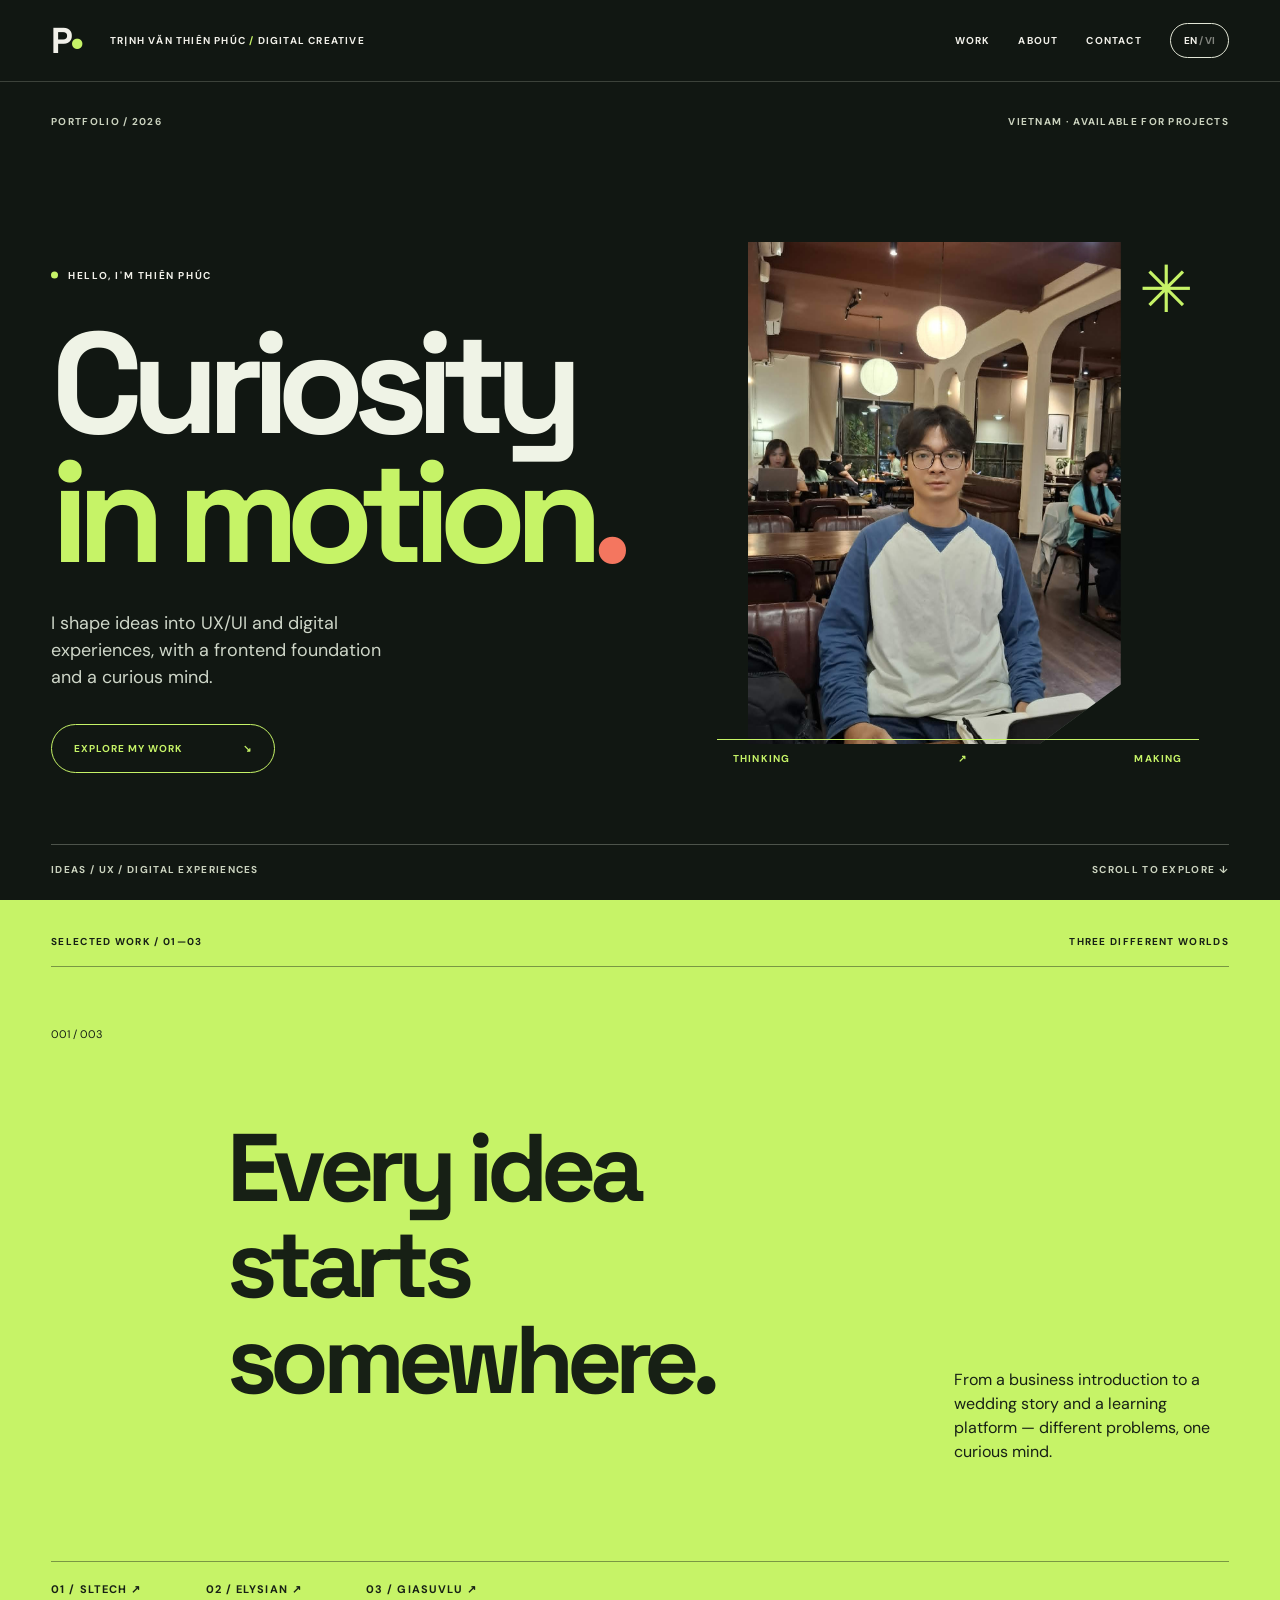
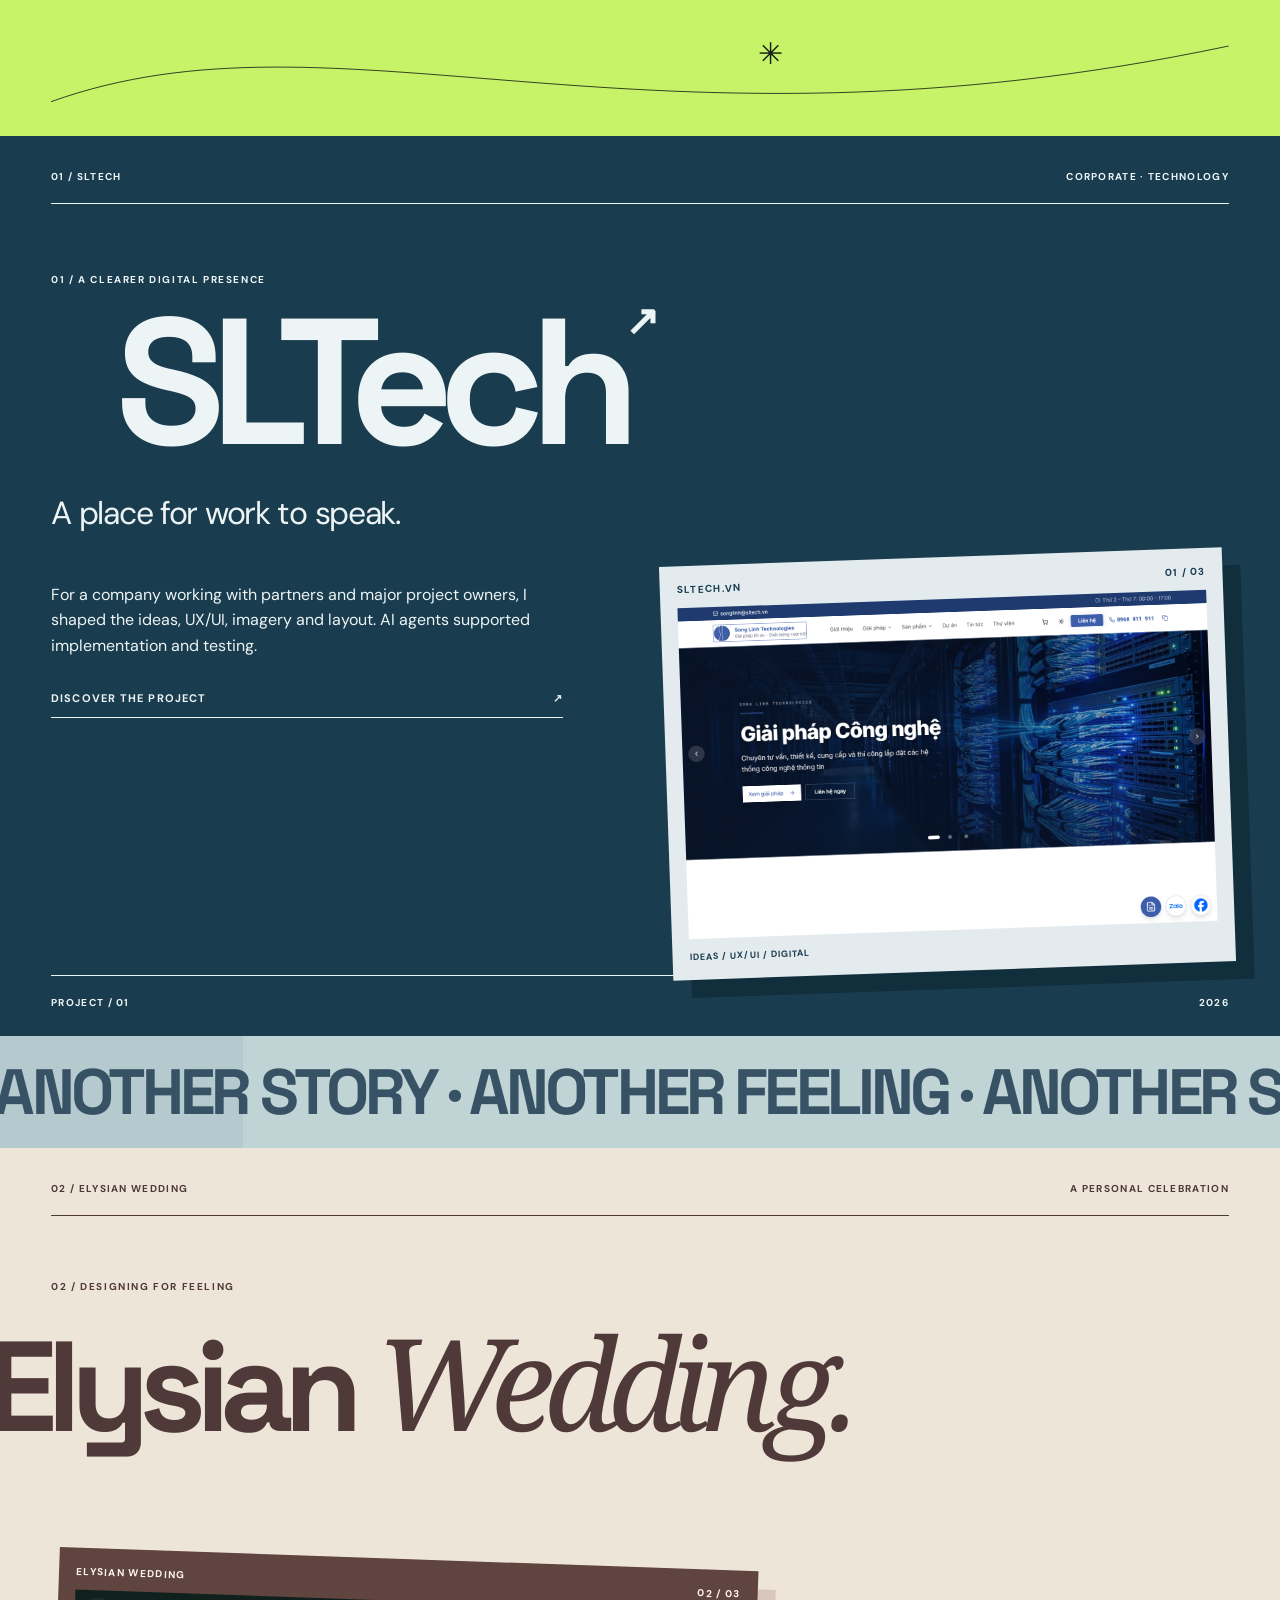
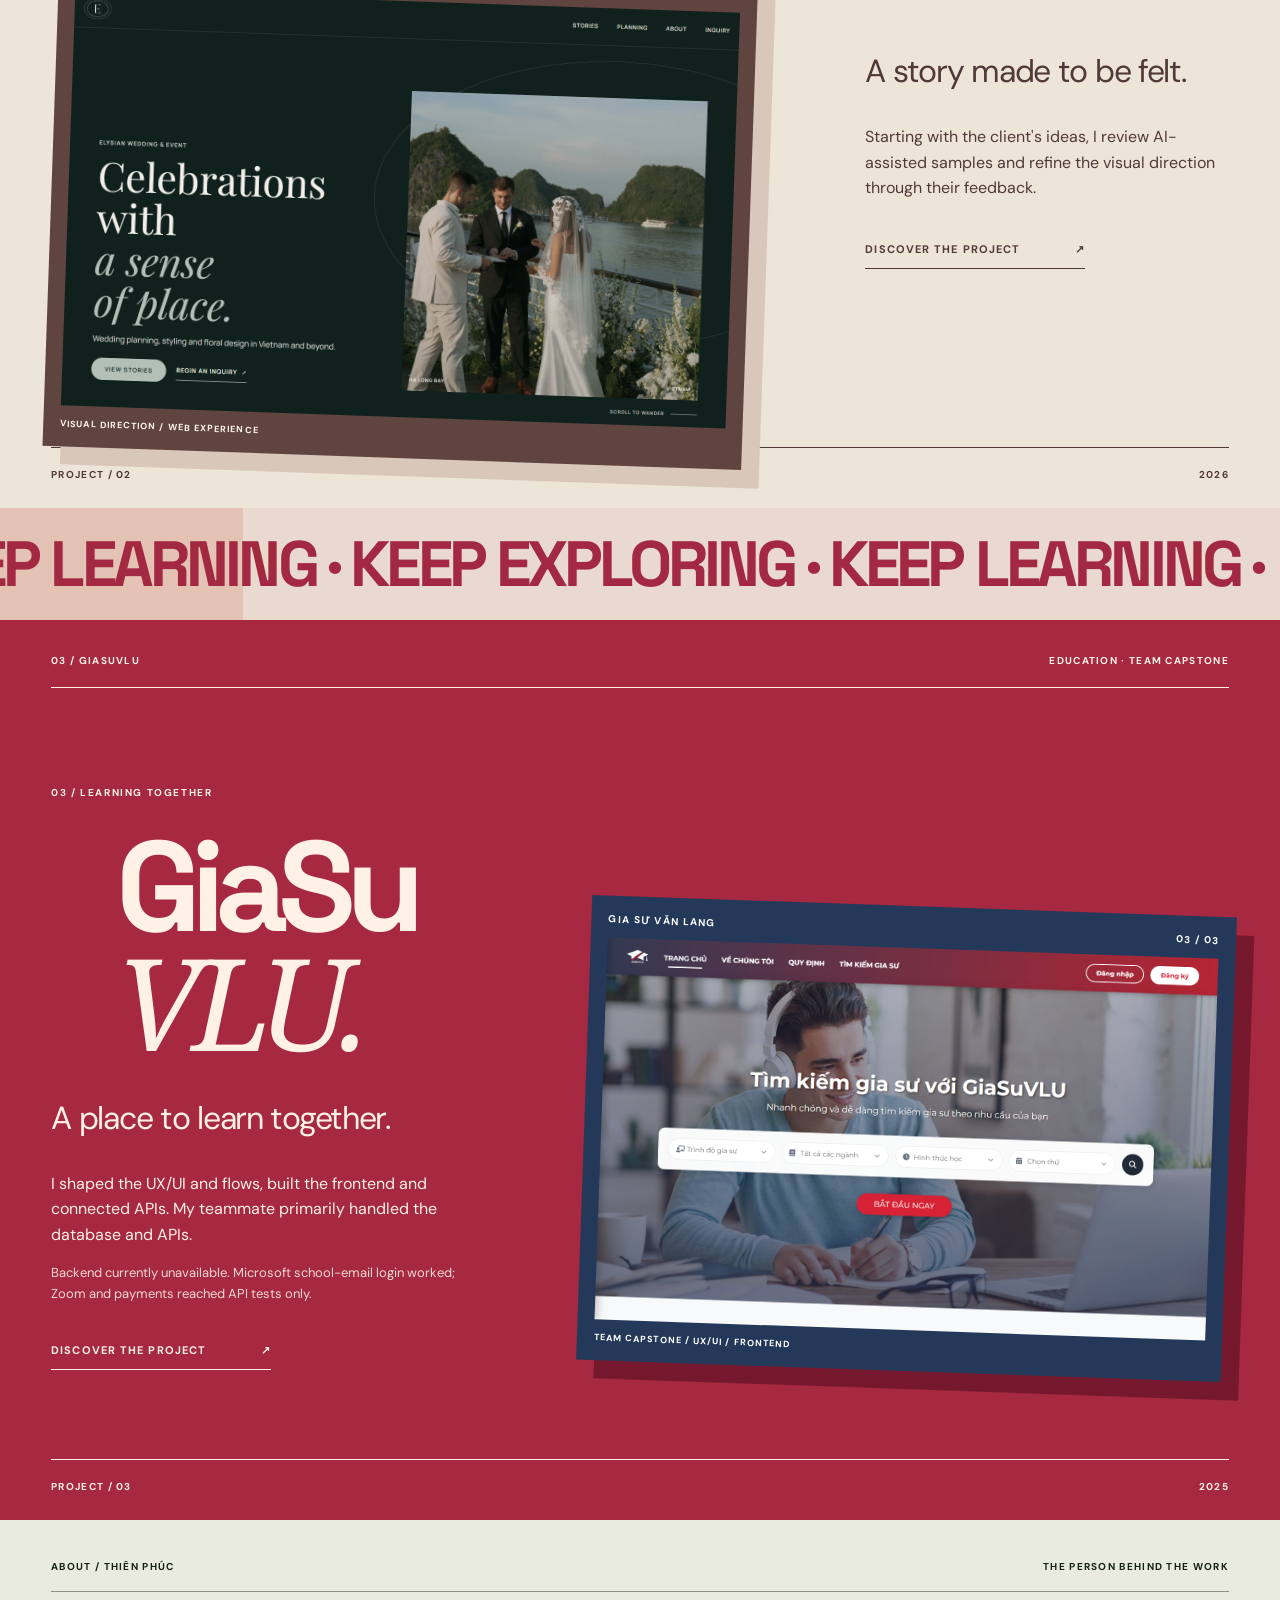
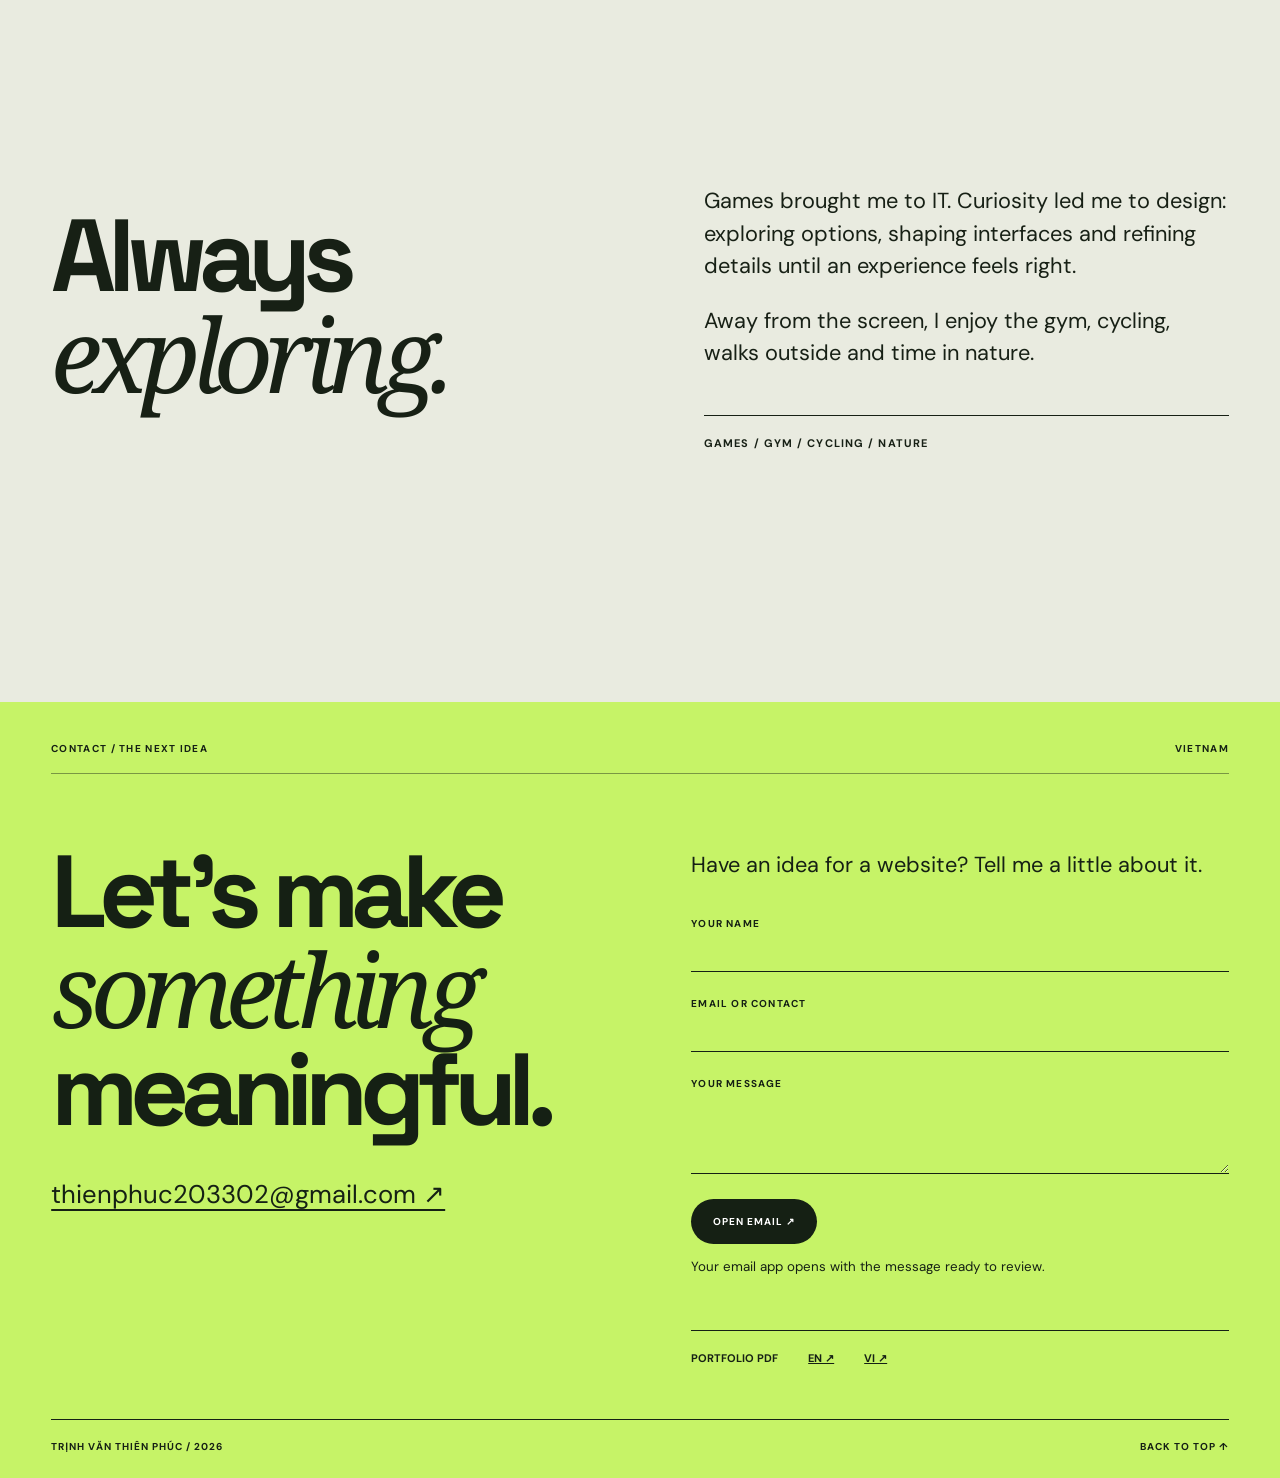
==== commit 158b9323: "Refine portfolio positioning and project navigation" ====
--- a/index.html
+++ b/index.html
@@ -1,11 +1,11 @@
 <!doctype html><html lang="en"><head><meta charset="utf-8"><meta name="viewport" content="width=device-width,initial-scale=1"><meta name="description" content="Thiên Phúc — creative direction, UX/UI and digital experiences."><title>Thiên Phúc — Curiosity in Motion</title><link rel="stylesheet" href="style.css"><script defer src="vendor/gsap.min.js"></script><script defer src="vendor/ScrollTrigger.min.js"></script><script defer src="main.js"></script></head><body>
 <a class="skip" href="#work" data-en="Skip to work" data-vi="Đến dự án">Skip to work</a><header class="nav"><a class="logo" href="#top" aria-label="Thiên Phúc — home">P<span>•</span></a><span class="nav-note">TRỊNH VĂN THIÊN PHÚC <span> / </span> DIGITAL CREATIVE</span><nav aria-label="Main navigation"><a href="#work" data-en="WORK" data-vi="DỰ ÁN">WORK</a><a href="#about" data-en="ABOUT" data-vi="VỀ MÌNH">ABOUT</a><a href="#contact" data-en="CONTACT" data-vi="LIÊN HỆ">CONTACT</a><button id="language" aria-label="Chuyển sang tiếng Việt">EN <span>/ VI</span></button></nav></header>
-<main id="top"><section class="hero" aria-labelledby="hero-title"><div class="hero-info"><span>PORTFOLIO / 2026</span><span data-en="VIETNAM · AVAILABLE FOR PROJECTS" data-vi="VIỆT NAM · SẴN SÀNG CHO DỰ ÁN">VIETNAM · AVAILABLE FOR PROJECTS</span></div><div class="hero-visual"><div class="hero-heading"><p class="eyebrow"><span class="dot"></span><span data-en="HELLO, I'M THIÊN PHÚC" data-vi="XIN CHÀO, MÌNH LÀ THIÊN PHÚC">HELLO, I'M THIÊN PHÚC</span></p><h1 id="hero-title"><span data-en="Curiosity" data-vi="Tò mò">Curiosity</span><br><span class="line-two" data-en="in motion" data-vi="để sáng tạo">in motion</span><span class="title-dot">.</span></h1><p class="hero-description" data-en="I turn ideas into thoughtful interfaces and digital experiences, one exploration at a time." data-vi="Mình biến ý tưởng thành giao diện và trải nghiệm số, qua từng lần khám phá.">I turn ideas into thoughtful interfaces and digital experiences, one exploration at a time.</p><a class="hero-cta" href="#work"><span data-en="EXPLORE MY WORK" data-vi="KHÁM PHÁ DỰ ÁN">EXPLORE MY WORK</span><span aria-hidden="true">↘</span></a></div><div class="portrait-scene"><div class="portrait-frame"><img src="phuc-portrait.png" alt="Trịnh Văn Thiên Phúc" width="1153" height="2048" fetchpriority="high"></div><div class="portrait-tag"><span data-en="THINKING" data-vi="SUY NGHĨ">THINKING</span><span>↗</span><span data-en="MAKING" data-vi="SÁNG TẠO">MAKING</span></div><span class="portrait-cross" aria-hidden="true">✳</span></div></div><div class="hero-footer"><span data-en="IDEAS / UX / DIGITAL EXPERIENCES" data-vi="Ý TƯỞNG / UX / TRẢI NGHIỆM SỐ">IDEAS / UX / DIGITAL EXPERIENCES</span><span data-en="SCROLL TO EXPLORE ↓" data-vi="CUỘN ĐỂ KHÁM PHÁ ↓">SCROLL TO EXPLORE ↓</span></div></section>
-<section class="intro" id="work"><div class="section-label"><span>SELECTED WORK / 01—03</span><span data-en="THREE DIFFERENT WORLDS" data-vi="BA THẾ GIỚI KHÁC NHAU">THREE DIFFERENT WORLDS</span></div><div class="intro-grid"><p class="intro-index">001 / 003</p><h2><span data-en="Every idea" data-vi="Mỗi ý tưởng">Every idea</span><br><span data-en="starts somewhere." data-vi="đều có điểm bắt đầu.">starts somewhere.</span></h2><p class="intro-copy" data-en="From a business introduction to a wedding story and a learning platform — different problems, one curious mind." data-vi="Từ website doanh nghiệp, câu chuyện ngày cưới đến nền tảng học tập — những bài toán khác nhau, cùng một sự tò mò.">From a business introduction to a wedding story and a learning platform — different problems, one curious mind.</p></div><div class="orbit-line" aria-hidden="true"><svg viewBox="0 0 1440 140" preserveAspectRatio="none"><path d="M0,100 C350,-20 720,180 1440,35"/></svg><span>✳</span></div></section>
+<main id="top"><section class="hero" aria-labelledby="hero-title"><div class="hero-info"><span>PORTFOLIO / 2026</span><span data-en="VIETNAM · AVAILABLE FOR PROJECTS" data-vi="VIỆT NAM · SẴN SÀNG CHO DỰ ÁN">VIETNAM · AVAILABLE FOR PROJECTS</span></div><div class="hero-visual"><div class="hero-heading"><p class="eyebrow"><span class="dot"></span><span data-en="HELLO, I'M THIÊN PHÚC" data-vi="XIN CHÀO, MÌNH LÀ THIÊN PHÚC">HELLO, I'M THIÊN PHÚC</span></p><h1 id="hero-title"><span data-en="Curiosity" data-vi="Tò mò">Curiosity</span><br><span class="line-two" data-en="in motion" data-vi="để sáng tạo">in motion</span><span class="title-dot">.</span></h1><p class="hero-description" data-en="I shape ideas into UX/UI and digital experiences, with a frontend foundation and a curious mind." data-vi="Mình định hướng ý tưởng, thiết kế UX/UI và trải nghiệm số, với nền tảng frontend và sự tò mò.">I shape ideas into UX/UI and digital experiences, with a frontend foundation and a curious mind.</p><a class="hero-cta" href="#work"><span data-en="EXPLORE MY WORK" data-vi="KHÁM PHÁ DỰ ÁN">EXPLORE MY WORK</span><span aria-hidden="true">↘</span></a></div><div class="portrait-scene"><div class="portrait-frame"><img src="phuc-portrait.png" alt="Trịnh Văn Thiên Phúc" width="1153" height="2048" fetchpriority="high"></div><div class="portrait-tag"><span data-en="THINKING" data-vi="SUY NGHĨ">THINKING</span><span>↗</span><span data-en="MAKING" data-vi="SÁNG TẠO">MAKING</span></div><span class="portrait-cross" aria-hidden="true">✳</span></div></div><div class="hero-footer"><span data-en="IDEAS / UX / DIGITAL EXPERIENCES" data-vi="Ý TƯỞNG / UX / TRẢI NGHIỆM SỐ">IDEAS / UX / DIGITAL EXPERIENCES</span><span data-en="SCROLL TO EXPLORE ↓" data-vi="CUỘN ĐỂ KHÁM PHÁ ↓">SCROLL TO EXPLORE ↓</span></div></section>
+<section class="intro" id="work"><div class="section-label"><span>SELECTED WORK / 01—03</span><span data-en="THREE DIFFERENT WORLDS" data-vi="BA THẾ GIỚI KHÁC NHAU">THREE DIFFERENT WORLDS</span></div><div class="intro-grid"><p class="intro-index">001 / 003</p><h2><span data-en="Every idea" data-vi="Mỗi ý tưởng">Every idea</span><br><span data-en="starts somewhere." data-vi="đều có điểm bắt đầu.">starts somewhere.</span></h2><p class="intro-copy" data-en="From a business introduction to a wedding story and a learning platform — different problems, one curious mind." data-vi="Từ website doanh nghiệp, câu chuyện ngày cưới đến nền tảng học tập — những bài toán khác nhau, cùng một sự tò mò.">From a business introduction to a wedding story and a learning platform — different problems, one curious mind.</p></div><nav class="project-index" aria-label="Selected projects"><a href="#sltech">01 / SLTECH ↗</a><a href="#elysian">02 / ELYSIAN ↗</a><a href="#giasuvlu">03 / GIASUVLU ↗</a></nav><div class="orbit-line" aria-hidden="true"><svg viewBox="0 0 1440 140" preserveAspectRatio="none"><path d="M0,100 C350,-20 720,180 1440,35"/></svg><span>✳</span></div></section>
 <section class="world sltech" id="sltech"><div class="world-meta"><span>01 / SLTECH</span><span data-en="CORPORATE · TECHNOLOGY" data-vi="DOANH NGHIỆP · CÔNG NGHỆ">CORPORATE · TECHNOLOGY</span></div><div class="sltech-layout"><div class="world-copy"><p class="world-kicker" data-en="01 / A CLEARER DIGITAL PRESENCE" data-vi="01 / MỘT KHÔNG GIAN SỐ RÕ RÀNG">01 / A CLEARER DIGITAL PRESENCE</p><h2>SL<span>Tech</span><sup>↗</sup></h2><p class="lead" data-en="A place for work to speak." data-vi="Để dự án tự kể câu chuyện.">A place for work to speak.</p><p data-en="For a company working with partners and major project owners, I shaped the ideas, UX/UI, imagery and layout. AI agents supported implementation and testing." data-vi="Với website doanh nghiệp làm việc cùng đối tác và chủ đầu tư lớn, mình định hướng ý tưởng, UX/UI, hình ảnh và bố cục. AI agent hỗ trợ triển khai và kiểm thử.">For a company working with partners and major project owners, I shaped the ideas, UX/UI, imagery and layout. AI agents supported implementation and testing.</p><a class="case-link" href="sltech.html"><span data-en="DISCOVER THE PROJECT" data-vi="KHÁM PHÁ DỰ ÁN">DISCOVER THE PROJECT</span><span>↗</span></a></div><figure class="world-screen"><div class="screen-meta"><span>SLTECH.VN</span><span>01 / 03</span></div><img src="assets/sltech.png" alt="SLTech website" width="1440" height="900" loading="lazy"><figcaption>IDEAS / UX/UI / DIGITAL</figcaption></figure></div><div class="world-foot"><span>PROJECT / 01</span><span>2026</span></div></section>
-<div class="interlude rose-interlude" aria-hidden="true"><span class="interlude-word">ANOTHER STORY · ANOTHER FEELING · ANOTHER STORY ·</span></div>
+<div class="interlude rose-interlude" aria-hidden="true"><span class="interlude-fill"></span><span class="interlude-word">ANOTHER STORY · ANOTHER FEELING · ANOTHER STORY ·</span></div>
 <section class="world elysian" id="elysian"><div class="world-meta"><span>02 / ELYSIAN WEDDING</span><span data-en="A PERSONAL CELEBRATION" data-vi="MỘT CÂU CHUYỆN CÁ NHÂN">A PERSONAL CELEBRATION</span></div><div class="elysian-heading"><p class="world-kicker" data-en="02 / DESIGNING FOR FEELING" data-vi="02 / THIẾT KẾ CHO CẢM XÚC">02 / DESIGNING FOR FEELING</p><h2>Elysian <em>Wedding.</em></h2></div><div class="elysian-layout"><figure class="world-screen"><div class="screen-meta"><span>ELYSIAN WEDDING</span><span>02 / 03</span></div><img src="assets/elysian.png" alt="Elysian Wedding website" width="1440" height="900" loading="lazy"><figcaption>VISUAL DIRECTION / WEB EXPERIENCE</figcaption></figure><div class="world-copy"><p class="lead" data-en="A story made to be felt." data-vi="Một câu chuyện để cảm nhận.">A story made to be felt.</p><p data-en="Starting with the client's ideas, I review AI-assisted samples and refine the visual direction through their feedback." data-vi="Từ ý tưởng của khách hàng, mình đánh giá các mẫu có AI hỗ trợ và điều chỉnh hướng hình ảnh qua phản hồi.">Starting with the client's ideas, I review AI-assisted samples and refine the visual direction through their feedback.</p><a class="case-link" href="elysian.html"><span data-en="DISCOVER THE PROJECT" data-vi="KHÁM PHÁ DỰ ÁN">DISCOVER THE PROJECT</span><span>↗</span></a></div></div><div class="world-foot"><span>PROJECT / 02</span><span>2026</span></div></section>
-<div class="interlude red-interlude" aria-hidden="true"><span class="interlude-word">KEEP LEARNING · KEEP EXPLORING · KEEP LEARNING ·</span></div>
+<div class="interlude red-interlude" aria-hidden="true"><span class="interlude-fill"></span><span class="interlude-word">KEEP LEARNING · KEEP EXPLORING · KEEP LEARNING ·</span></div>
 <section class="world tutor" id="giasuvlu"><div class="world-meta"><span>03 / GIASUVLU</span><span data-en="EDUCATION · TEAM CAPSTONE" data-vi="GIÁO DỤC · ĐỒ ÁN NHÓM">EDUCATION · TEAM CAPSTONE</span></div><div class="tutor-layout"><div class="world-copy"><p class="world-kicker" data-en="03 / LEARNING TOGETHER" data-vi="03 / CÙNG NHAU HỌC HỎI">03 / LEARNING TOGETHER</p><h2>GiaSu<br><em>VLU.</em></h2><p class="lead" data-en="A place to learn together." data-vi="Một nơi để cùng học hỏi.">A place to learn together.</p><p data-en="I shaped the UX/UI and flows, built the frontend and connected APIs. My teammate primarily handled the database and APIs." data-vi="Mình quyết định UX/UI, các luồng, phát triển frontend và kết nối API. Thành viên còn lại chủ yếu phụ trách database và API.">I shaped the UX/UI and flows, built the frontend and connected APIs. My teammate primarily handled the database and APIs.</p><p class="status-note" data-en="Backend currently unavailable. Microsoft school-email login worked; Zoom and payments reached API tests only." data-vi="Backend hiện không hoạt động. Đăng nhập email trường qua Microsoft từng hoạt động; Zoom và thanh toán mới ở mức test API.">Backend currently unavailable. Microsoft school-email login worked; Zoom and payments reached API tests only.</p><a class="case-link" href="giasuvlu.html"><span data-en="DISCOVER THE PROJECT" data-vi="KHÁM PHÁ DỰ ÁN">DISCOVER THE PROJECT</span><span>↗</span></a></div><figure class="world-screen"><div class="screen-meta"><span>GIA SƯ VĂN LANG</span><span>03 / 03</span></div><img src="assets/tutor.png" alt="GiaSuVLU tutoring platform interface" width="1440" height="900" loading="lazy"><figcaption>TEAM CAPSTONE / UX/UI / FRONTEND</figcaption></figure></div><div class="world-foot"><span>PROJECT / 03</span><span>2025</span></div></section>
 <section class="about" id="about"><div class="section-label"><span>ABOUT / THIÊN PHÚC</span><span data-en="THE PERSON BEHIND THE WORK" data-vi="NGƯỜI ĐỨNG SAU DỰ ÁN">THE PERSON BEHIND THE WORK</span></div><div class="about-grid"><h2><span data-en="Always" data-vi="Luôn">Always</span><br><em data-en="exploring." data-vi="khám phá.">exploring.</em></h2><div><p data-en="Games brought me to IT. Curiosity led me to design: exploring options, shaping interfaces and refining details until an experience feels right." data-vi="Game đưa mình đến CNTT. Sự tò mò dẫn mình đến thiết kế: khám phá nhiều phương án, tạo giao diện và chăm chút chi tiết để trải nghiệm trở nên trọn vẹn.">Games brought me to IT. Curiosity led me to design: exploring options, shaping interfaces and refining details until an experience feels right.</p><p data-en="Away from the screen, I enjoy the gym, cycling, walks outside and time in nature." data-vi="Ngoài màn hình, mình thích tập gym, đạp xe, đi dạo và gần gũi thiên nhiên.">Away from the screen, I enjoy the gym, cycling, walks outside and time in nature.</p><div class="interests">GAMES / GYM / CYCLING / NATURE</div></div></div></section>
 <section class="contact" id="contact"><div class="section-label"><span data-en="CONTACT / THE NEXT IDEA" data-vi="LIÊN HỆ / Ý TƯỞNG TIẾP THEO">CONTACT / THE NEXT IDEA</span><span>VIETNAM</span></div><div class="contact-grid"><div><h2><span data-en="Let's make" data-vi="Cùng tạo">Let's make</span><br><em data-en="something" data-vi="điều gì">something</em><br><span data-en="meaningful." data-vi="ý nghĩa.">meaningful.</span></h2><a class="email" href="mailto:thienphuc203302@gmail.com">thienphuc203302@gmail.com ↗</a></div><div class="contact-panel"><p data-en="Have an idea for a website? Tell me a little about it." data-vi="Bạn có ý tưởng cho một website? Kể mình nghe đôi chút nhé.">Have an idea for a website? Tell me a little about it.</p><form id="contact-form" action="mailto:thienphuc203302@gmail.com" method="post" enctype="text/plain"><label><span data-en="YOUR NAME" data-vi="TÊN CỦA BẠN">YOUR NAME</span><input name="name" autocomplete="name" required></label><label><span data-en="EMAIL OR CONTACT" data-vi="EMAIL HOẶC LIÊN HỆ">EMAIL OR CONTACT</span><input name="contact" required></label><label><span data-en="YOUR MESSAGE" data-vi="LỜI NHẮN">YOUR MESSAGE</span><textarea name="message" rows="3" required></textarea></label><button type="submit" data-en="OPEN EMAIL ↗" data-vi="MỞ EMAIL ↗">OPEN EMAIL ↗</button><small data-en="Your email app opens with the message ready to review." data-vi="Ứng dụng email sẽ mở để bạn xem lại lời nhắn.">Your email app opens with the message ready to review.</small></form><div class="downloads"><span data-en="PORTFOLIO PDF" data-vi="TẢI PORTFOLIO">PORTFOLIO PDF</span><a href="downloads/thien-phuc-portfolio-en.pdf">EN ↗</a><a href="downloads/thien-phuc-portfolio-vi.pdf">VI ↗</a></div></div></div><footer><span>TRỊNH VĂN THIÊN PHÚC / 2026</span><a href="#top" data-en="BACK TO TOP ↑" data-vi="LÊN ĐẦU TRANG ↑">BACK TO TOP ↑</a></footer></section></main></body></html>
--- a/style.css
+++ b/style.css
@@ -11,3 +11,6 @@
 @media(max-width:800px){.elysian-layout,.tutor-layout,.about-grid,.contact-grid{grid-template-columns:1fr;gap:40px}.elysian-heading{padding:45px 0 10px}.elysian h2{font-size:clamp(55px,11vw,90px)}.elysian .world-screen,.tutor .world-screen{transform:none;box-shadow:10px 10px 0 #75182d}.elysian .world-screen{box-shadow:10px 10px 0 #d8c7ba}.tutor-layout{padding:55px 0}.about-grid{min-height:0;padding:50px 0}.about h2,.contact h2{margin:0}.contact-grid{padding:55px 0}.email{display:inline-block;margin-top:35px}.section-label,.world-meta{font-size:9px}}
 
 @media(min-width:801px){html[lang="vi"] .hero h1{font-size:clamp(72px,9vw,140px)}}
+
+/* Project shortcuts keep the editorial introduction navigable. */
+.project-index{display:flex;gap:clamp(20px,5vw,72px);flex-wrap:wrap;border-top:1px solid #17201570;padding:20px 0;font-size:11px;letter-spacing:.1em;font-weight:700}.project-index a:hover{text-decoration:underline}.project-index a:focus-visible{outline-color:#172015}.interlude{position:relative}.interlude-fill{position:absolute;inset:0;display:block;transform-origin:left center;background:#b4cace}.red-interlude .interlude-fill{background:#e4c2b4}.interlude-word{position:relative}.portrait-frame img{object-position:center 48%}@media(max-width:800px){.portrait-frame{width:60%;height:90%}.project-index{gap:16px 24px;line-height:1.7}}
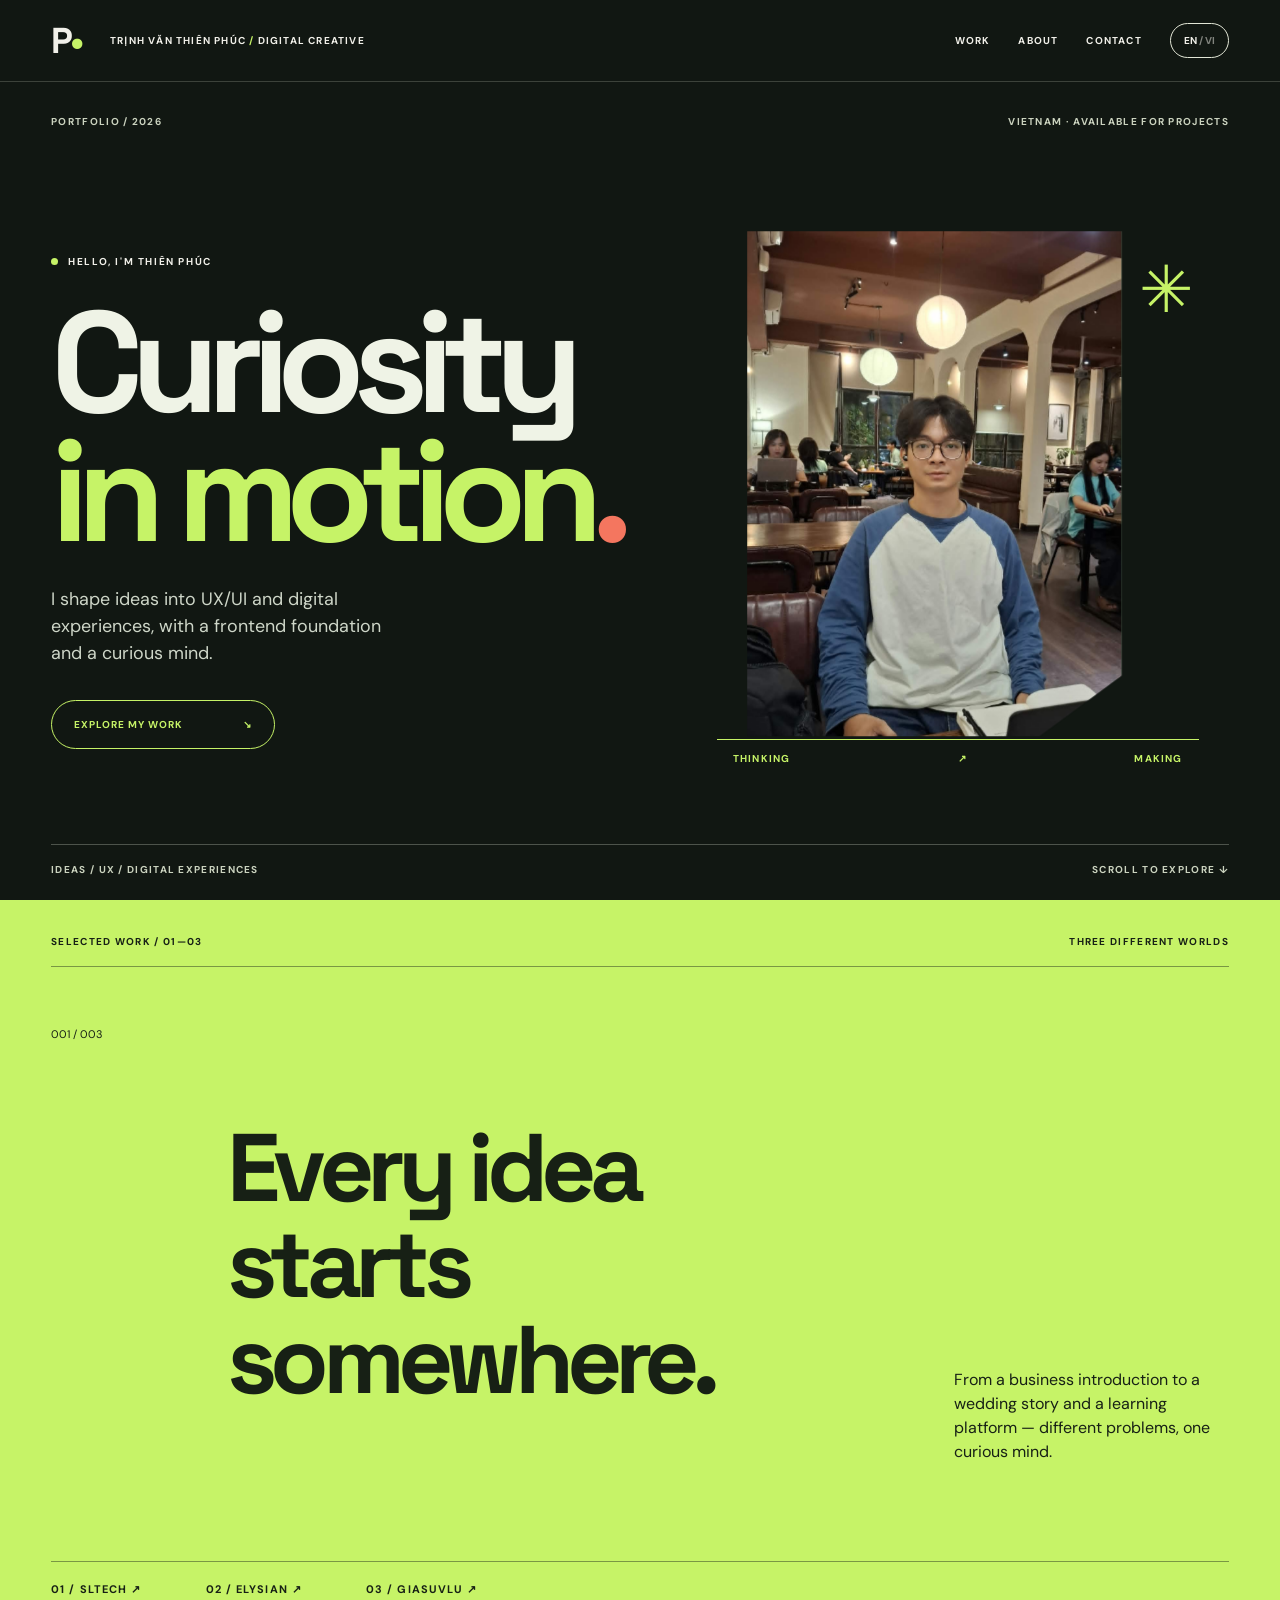
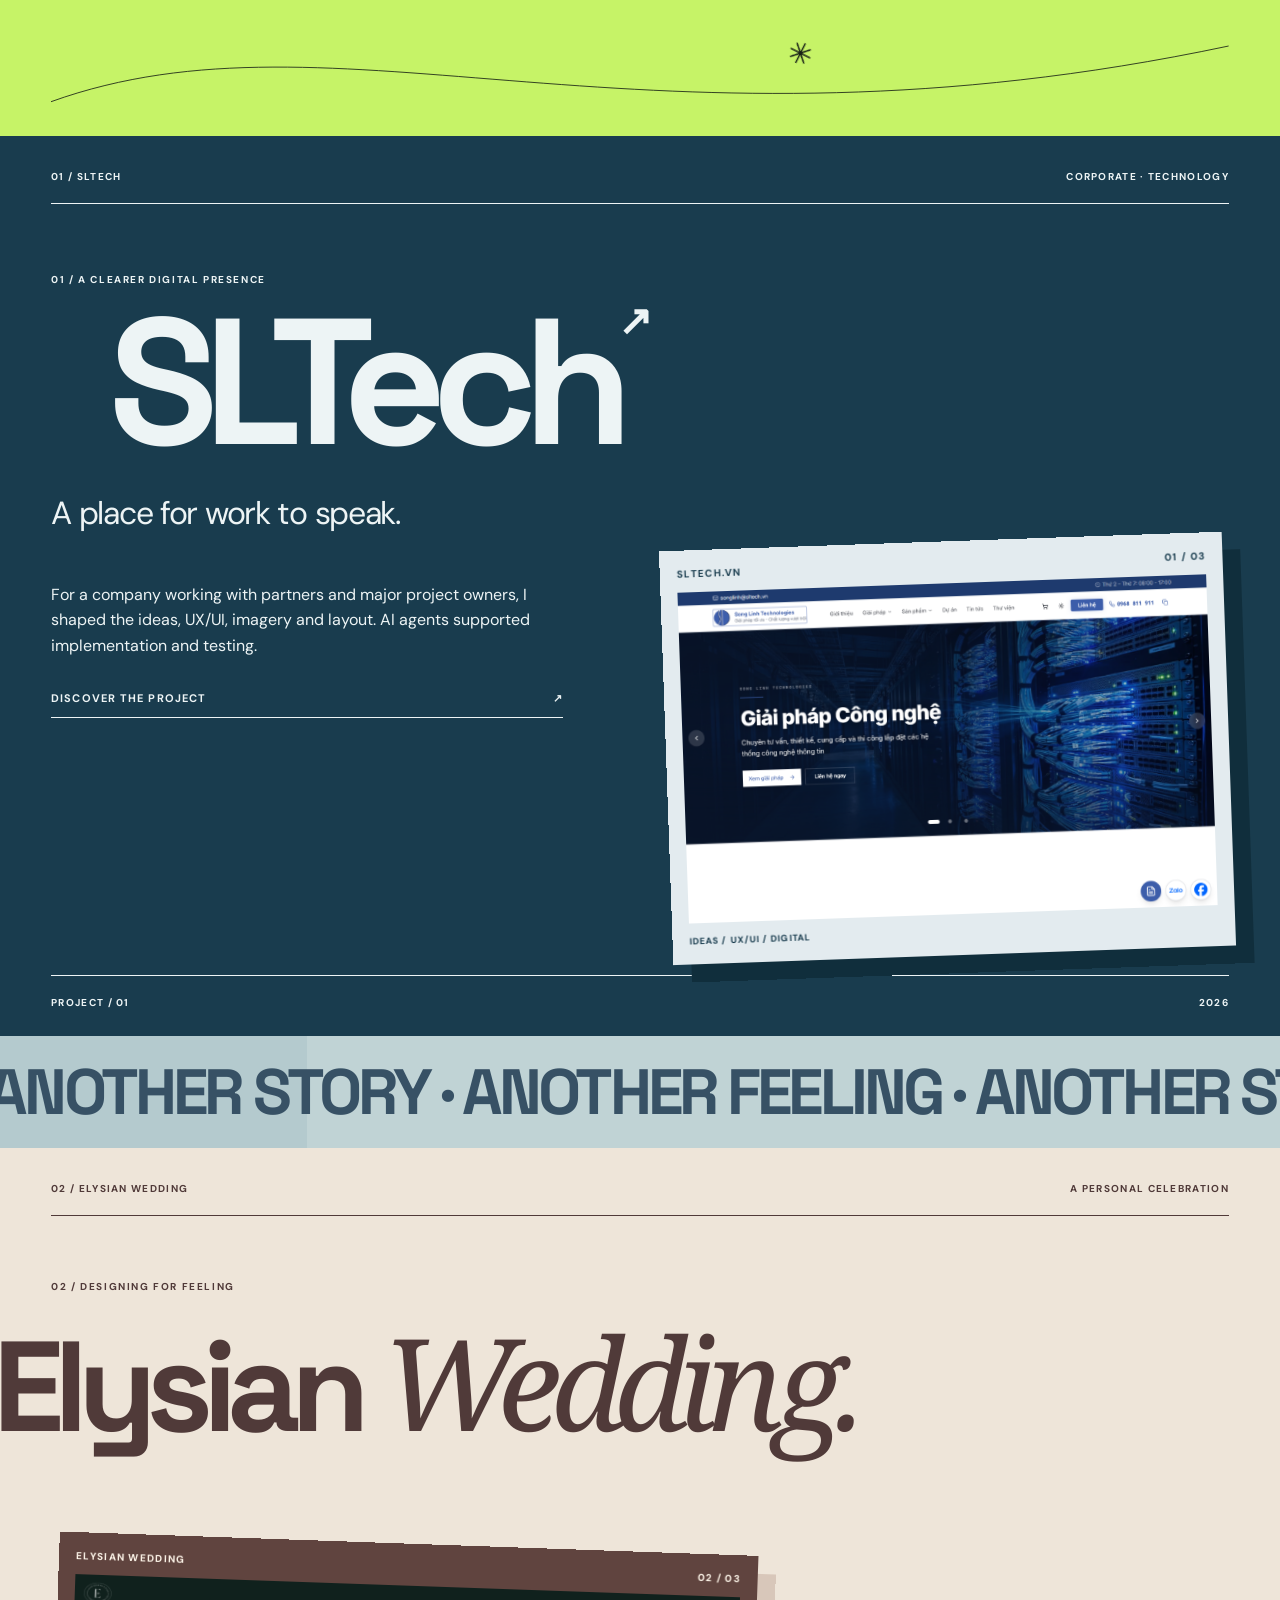
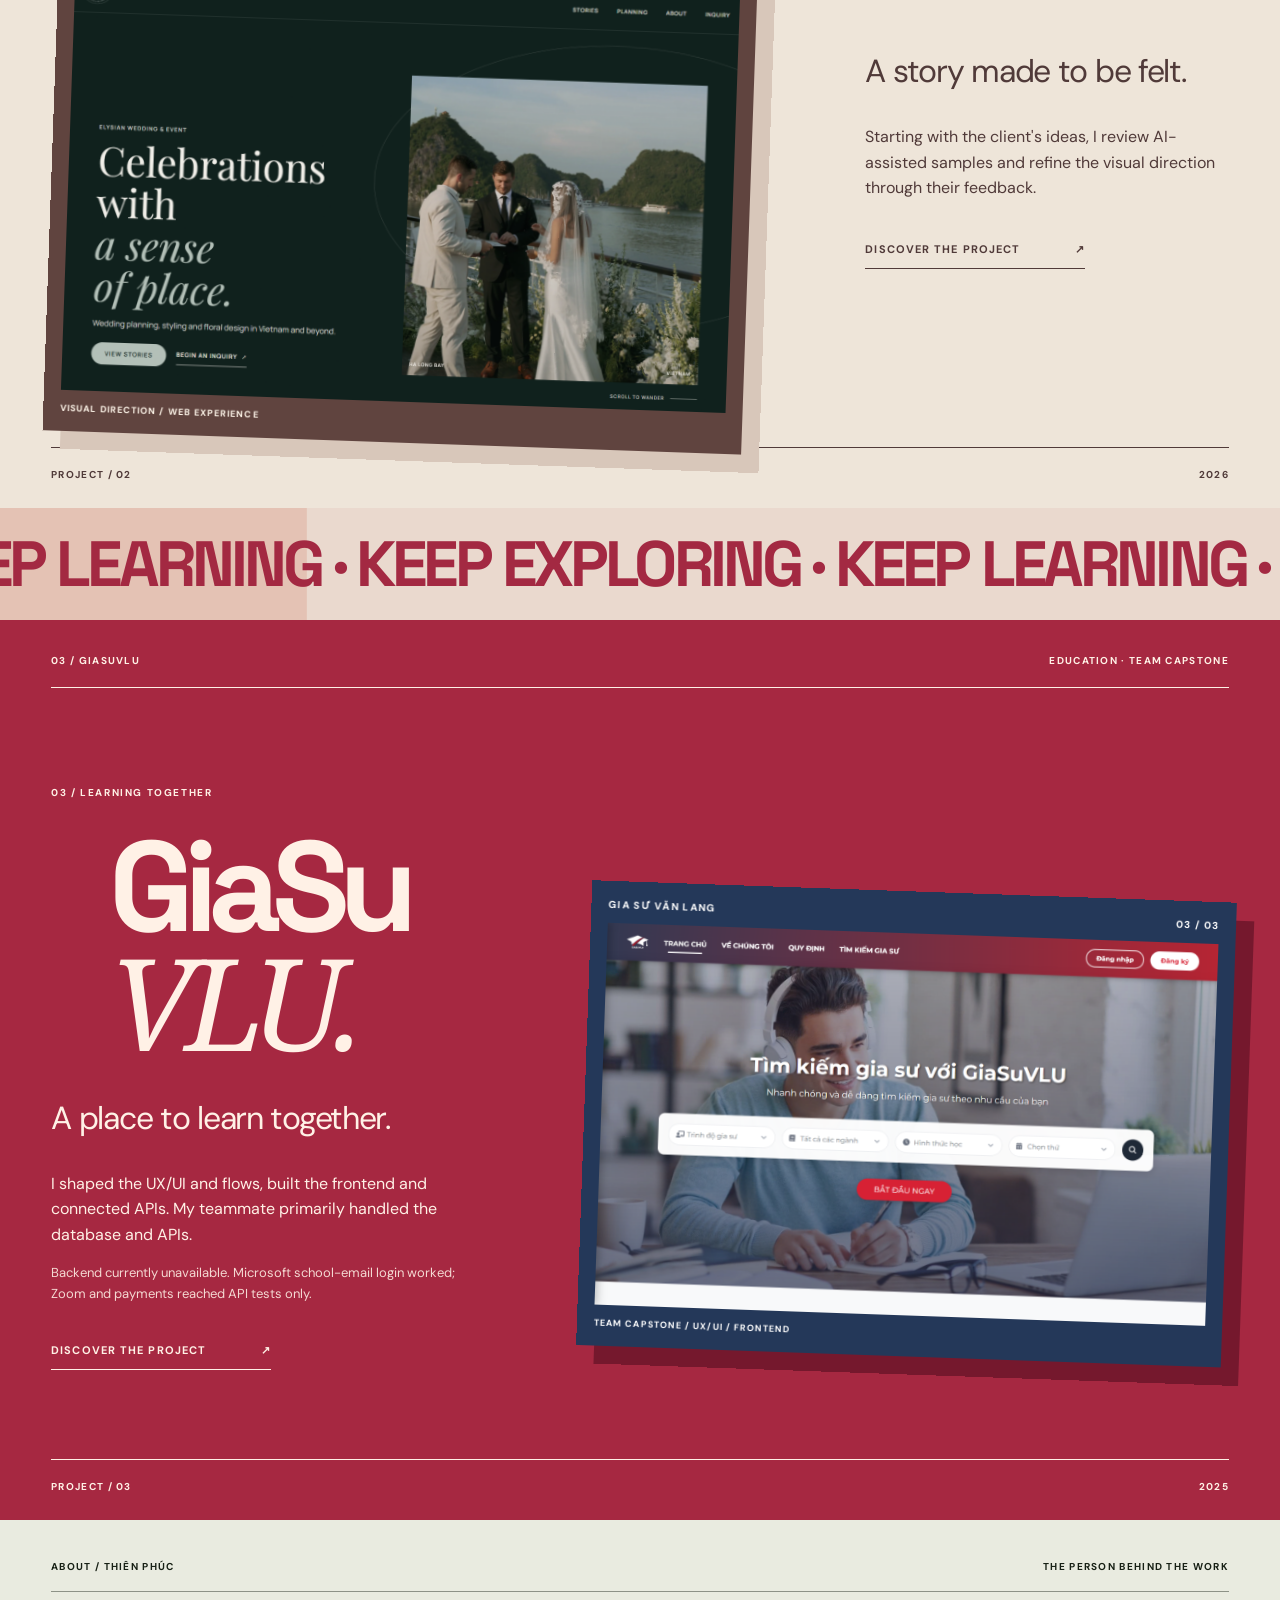
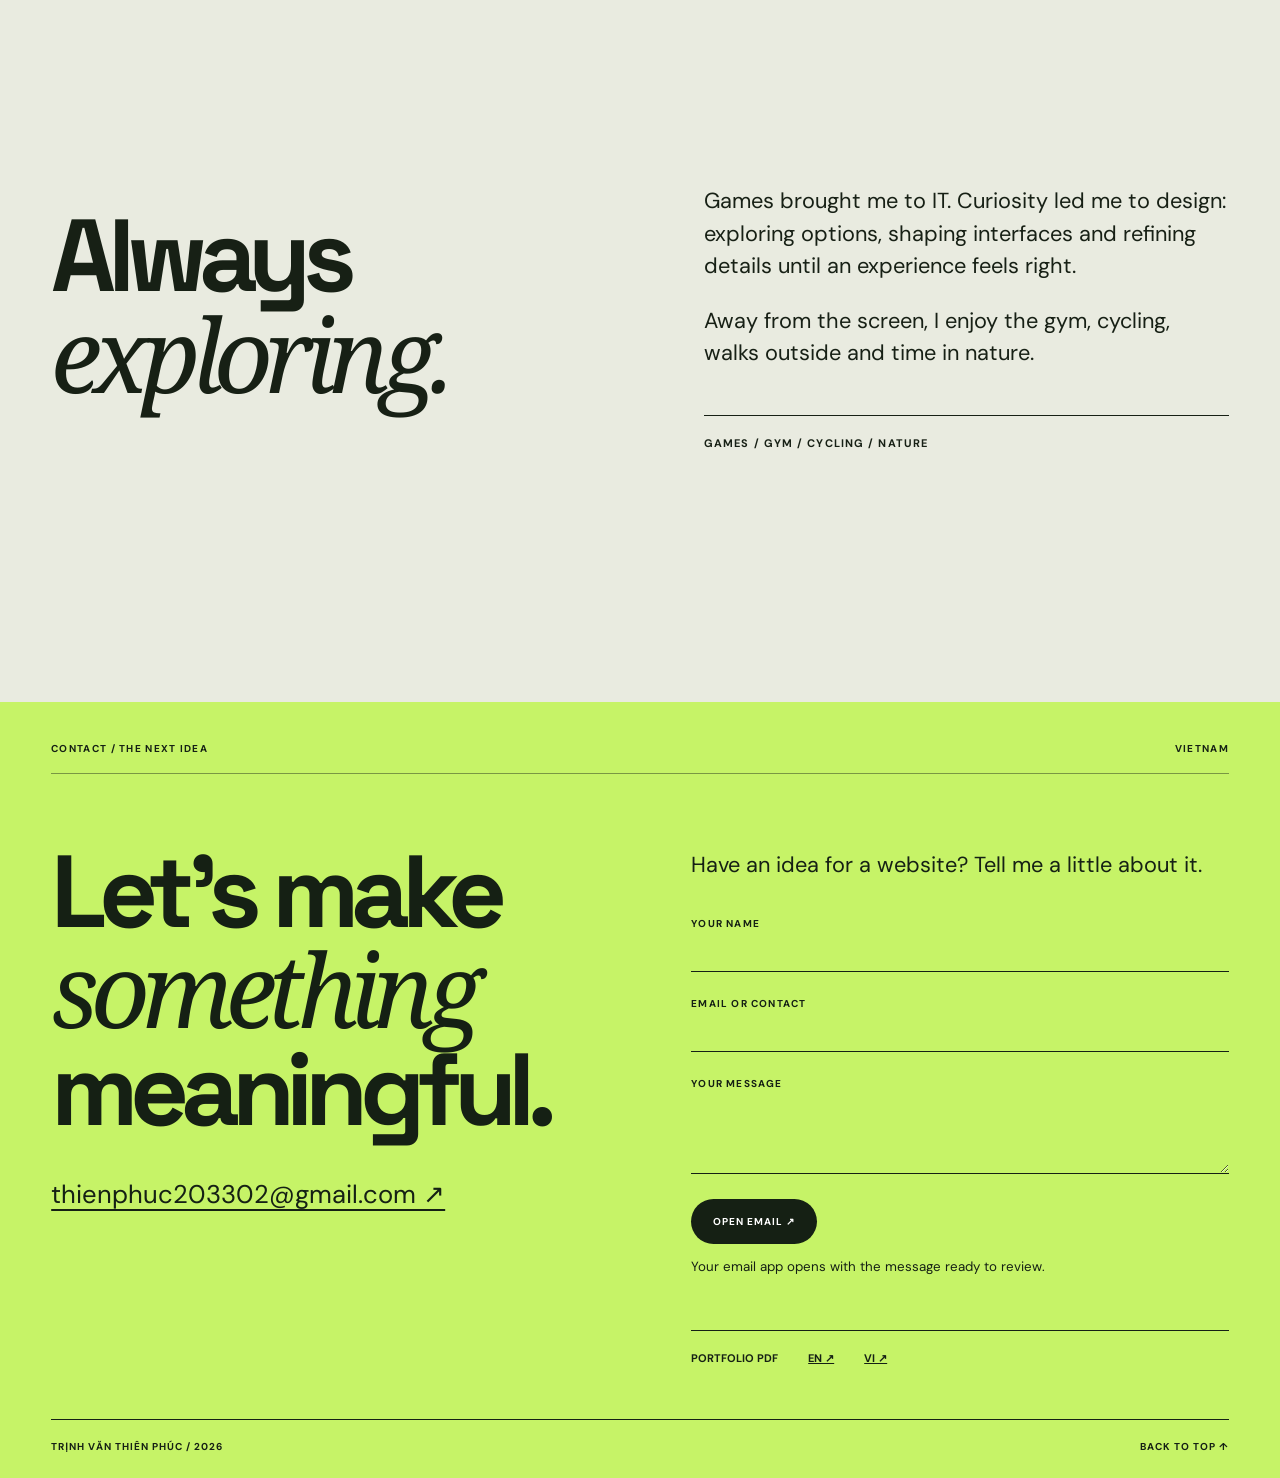
==== commit 6eb7ba9e: "Localize project navigation labels" ====
--- a/index.html
+++ b/index.html
@@ -1,7 +1,7 @@
 <!doctype html><html lang="en"><head><meta charset="utf-8"><meta name="viewport" content="width=device-width,initial-scale=1"><meta name="description" content="Thiên Phúc — creative direction, UX/UI and digital experiences."><title>Thiên Phúc — Curiosity in Motion</title><link rel="stylesheet" href="style.css"><script defer src="vendor/gsap.min.js"></script><script defer src="vendor/ScrollTrigger.min.js"></script><script defer src="main.js"></script></head><body>
 <a class="skip" href="#work" data-en="Skip to work" data-vi="Đến dự án">Skip to work</a><header class="nav"><a class="logo" href="#top" aria-label="Thiên Phúc — home">P<span>•</span></a><span class="nav-note">TRỊNH VĂN THIÊN PHÚC <span> / </span> DIGITAL CREATIVE</span><nav aria-label="Main navigation"><a href="#work" data-en="WORK" data-vi="DỰ ÁN">WORK</a><a href="#about" data-en="ABOUT" data-vi="VỀ MÌNH">ABOUT</a><a href="#contact" data-en="CONTACT" data-vi="LIÊN HỆ">CONTACT</a><button id="language" aria-label="Chuyển sang tiếng Việt">EN <span>/ VI</span></button></nav></header>
 <main id="top"><section class="hero" aria-labelledby="hero-title"><div class="hero-info"><span>PORTFOLIO / 2026</span><span data-en="VIETNAM · AVAILABLE FOR PROJECTS" data-vi="VIỆT NAM · SẴN SÀNG CHO DỰ ÁN">VIETNAM · AVAILABLE FOR PROJECTS</span></div><div class="hero-visual"><div class="hero-heading"><p class="eyebrow"><span class="dot"></span><span data-en="HELLO, I'M THIÊN PHÚC" data-vi="XIN CHÀO, MÌNH LÀ THIÊN PHÚC">HELLO, I'M THIÊN PHÚC</span></p><h1 id="hero-title"><span data-en="Curiosity" data-vi="Tò mò">Curiosity</span><br><span class="line-two" data-en="in motion" data-vi="để sáng tạo">in motion</span><span class="title-dot">.</span></h1><p class="hero-description" data-en="I shape ideas into UX/UI and digital experiences, with a frontend foundation and a curious mind." data-vi="Mình định hướng ý tưởng, thiết kế UX/UI và trải nghiệm số, với nền tảng frontend và sự tò mò.">I shape ideas into UX/UI and digital experiences, with a frontend foundation and a curious mind.</p><a class="hero-cta" href="#work"><span data-en="EXPLORE MY WORK" data-vi="KHÁM PHÁ DỰ ÁN">EXPLORE MY WORK</span><span aria-hidden="true">↘</span></a></div><div class="portrait-scene"><div class="portrait-frame"><img src="phuc-portrait.png" alt="Trịnh Văn Thiên Phúc" width="1153" height="2048" fetchpriority="high"></div><div class="portrait-tag"><span data-en="THINKING" data-vi="SUY NGHĨ">THINKING</span><span>↗</span><span data-en="MAKING" data-vi="SÁNG TẠO">MAKING</span></div><span class="portrait-cross" aria-hidden="true">✳</span></div></div><div class="hero-footer"><span data-en="IDEAS / UX / DIGITAL EXPERIENCES" data-vi="Ý TƯỞNG / UX / TRẢI NGHIỆM SỐ">IDEAS / UX / DIGITAL EXPERIENCES</span><span data-en="SCROLL TO EXPLORE ↓" data-vi="CUỘN ĐỂ KHÁM PHÁ ↓">SCROLL TO EXPLORE ↓</span></div></section>
-<section class="intro" id="work"><div class="section-label"><span>SELECTED WORK / 01—03</span><span data-en="THREE DIFFERENT WORLDS" data-vi="BA THẾ GIỚI KHÁC NHAU">THREE DIFFERENT WORLDS</span></div><div class="intro-grid"><p class="intro-index">001 / 003</p><h2><span data-en="Every idea" data-vi="Mỗi ý tưởng">Every idea</span><br><span data-en="starts somewhere." data-vi="đều có điểm bắt đầu.">starts somewhere.</span></h2><p class="intro-copy" data-en="From a business introduction to a wedding story and a learning platform — different problems, one curious mind." data-vi="Từ website doanh nghiệp, câu chuyện ngày cưới đến nền tảng học tập — những bài toán khác nhau, cùng một sự tò mò.">From a business introduction to a wedding story and a learning platform — different problems, one curious mind.</p></div><nav class="project-index" aria-label="Selected projects"><a href="#sltech">01 / SLTECH ↗</a><a href="#elysian">02 / ELYSIAN ↗</a><a href="#giasuvlu">03 / GIASUVLU ↗</a></nav><div class="orbit-line" aria-hidden="true"><svg viewBox="0 0 1440 140" preserveAspectRatio="none"><path d="M0,100 C350,-20 720,180 1440,35"/></svg><span>✳</span></div></section>
+<section class="intro" id="work"><div class="section-label"><span data-en="SELECTED WORK / 01—03" data-vi="DỰ ÁN CHỌN LỌC / 01—03">SELECTED WORK / 01—03</span><span data-en="THREE DIFFERENT WORLDS" data-vi="BA THẾ GIỚI KHÁC NHAU">THREE DIFFERENT WORLDS</span></div><div class="intro-grid"><p class="intro-index">001 / 003</p><h2><span data-en="Every idea" data-vi="Mỗi ý tưởng">Every idea</span><br><span data-en="starts somewhere." data-vi="đều có điểm bắt đầu.">starts somewhere.</span></h2><p class="intro-copy" data-en="From a business introduction to a wedding story and a learning platform — different problems, one curious mind." data-vi="Từ website doanh nghiệp, câu chuyện ngày cưới đến nền tảng học tập — những bài toán khác nhau, cùng một sự tò mò.">From a business introduction to a wedding story and a learning platform — different problems, one curious mind.</p></div><nav class="project-index" aria-label="Selected projects" data-aria-en="Selected projects" data-aria-vi="Dự án chọn lọc"><a href="#sltech">01 / SLTECH ↗</a><a href="#elysian">02 / ELYSIAN ↗</a><a href="#giasuvlu">03 / GIASUVLU ↗</a></nav><div class="orbit-line" aria-hidden="true"><svg viewBox="0 0 1440 140" preserveAspectRatio="none"><path d="M0,100 C350,-20 720,180 1440,35"/></svg><span>✳</span></div></section>
 <section class="world sltech" id="sltech"><div class="world-meta"><span>01 / SLTECH</span><span data-en="CORPORATE · TECHNOLOGY" data-vi="DOANH NGHIỆP · CÔNG NGHỆ">CORPORATE · TECHNOLOGY</span></div><div class="sltech-layout"><div class="world-copy"><p class="world-kicker" data-en="01 / A CLEARER DIGITAL PRESENCE" data-vi="01 / MỘT KHÔNG GIAN SỐ RÕ RÀNG">01 / A CLEARER DIGITAL PRESENCE</p><h2>SL<span>Tech</span><sup>↗</sup></h2><p class="lead" data-en="A place for work to speak." data-vi="Để dự án tự kể câu chuyện.">A place for work to speak.</p><p data-en="For a company working with partners and major project owners, I shaped the ideas, UX/UI, imagery and layout. AI agents supported implementation and testing." data-vi="Với website doanh nghiệp làm việc cùng đối tác và chủ đầu tư lớn, mình định hướng ý tưởng, UX/UI, hình ảnh và bố cục. AI agent hỗ trợ triển khai và kiểm thử.">For a company working with partners and major project owners, I shaped the ideas, UX/UI, imagery and layout. AI agents supported implementation and testing.</p><a class="case-link" href="sltech.html"><span data-en="DISCOVER THE PROJECT" data-vi="KHÁM PHÁ DỰ ÁN">DISCOVER THE PROJECT</span><span>↗</span></a></div><figure class="world-screen"><div class="screen-meta"><span>SLTECH.VN</span><span>01 / 03</span></div><img src="assets/sltech.png" alt="SLTech website" width="1440" height="900" loading="lazy"><figcaption>IDEAS / UX/UI / DIGITAL</figcaption></figure></div><div class="world-foot"><span>PROJECT / 01</span><span>2026</span></div></section>
 <div class="interlude rose-interlude" aria-hidden="true"><span class="interlude-fill"></span><span class="interlude-word">ANOTHER STORY · ANOTHER FEELING · ANOTHER STORY ·</span></div>
 <section class="world elysian" id="elysian"><div class="world-meta"><span>02 / ELYSIAN WEDDING</span><span data-en="A PERSONAL CELEBRATION" data-vi="MỘT CÂU CHUYỆN CÁ NHÂN">A PERSONAL CELEBRATION</span></div><div class="elysian-heading"><p class="world-kicker" data-en="02 / DESIGNING FOR FEELING" data-vi="02 / THIẾT KẾ CHO CẢM XÚC">02 / DESIGNING FOR FEELING</p><h2>Elysian <em>Wedding.</em></h2></div><div class="elysian-layout"><figure class="world-screen"><div class="screen-meta"><span>ELYSIAN WEDDING</span><span>02 / 03</span></div><img src="assets/elysian.png" alt="Elysian Wedding website" width="1440" height="900" loading="lazy"><figcaption>VISUAL DIRECTION / WEB EXPERIENCE</figcaption></figure><div class="world-copy"><p class="lead" data-en="A story made to be felt." data-vi="Một câu chuyện để cảm nhận.">A story made to be felt.</p><p data-en="Starting with the client's ideas, I review AI-assisted samples and refine the visual direction through their feedback." data-vi="Từ ý tưởng của khách hàng, mình đánh giá các mẫu có AI hỗ trợ và điều chỉnh hướng hình ảnh qua phản hồi.">Starting with the client's ideas, I review AI-assisted samples and refine the visual direction through their feedback.</p><a class="case-link" href="elysian.html"><span data-en="DISCOVER THE PROJECT" data-vi="KHÁM PHÁ DỰ ÁN">DISCOVER THE PROJECT</span><span>↗</span></a></div></div><div class="world-foot"><span>PROJECT / 02</span><span>2026</span></div></section>
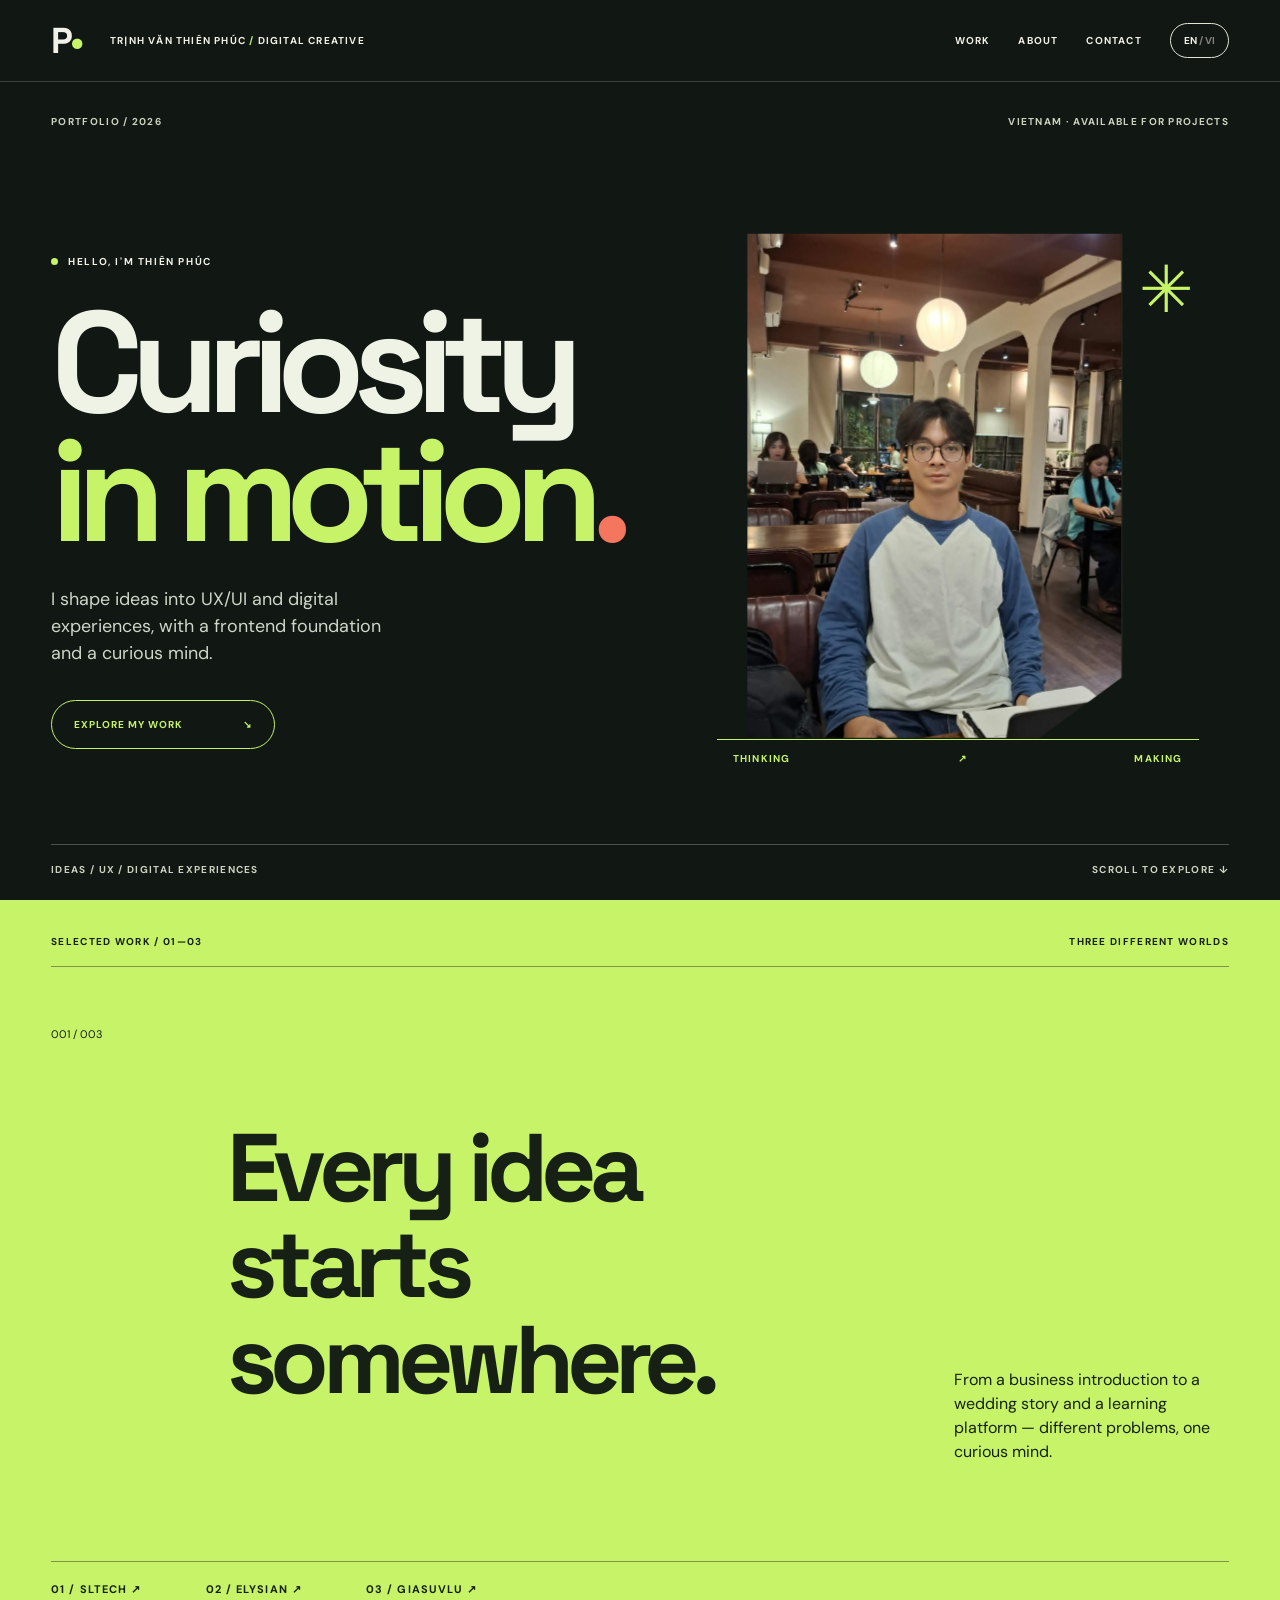
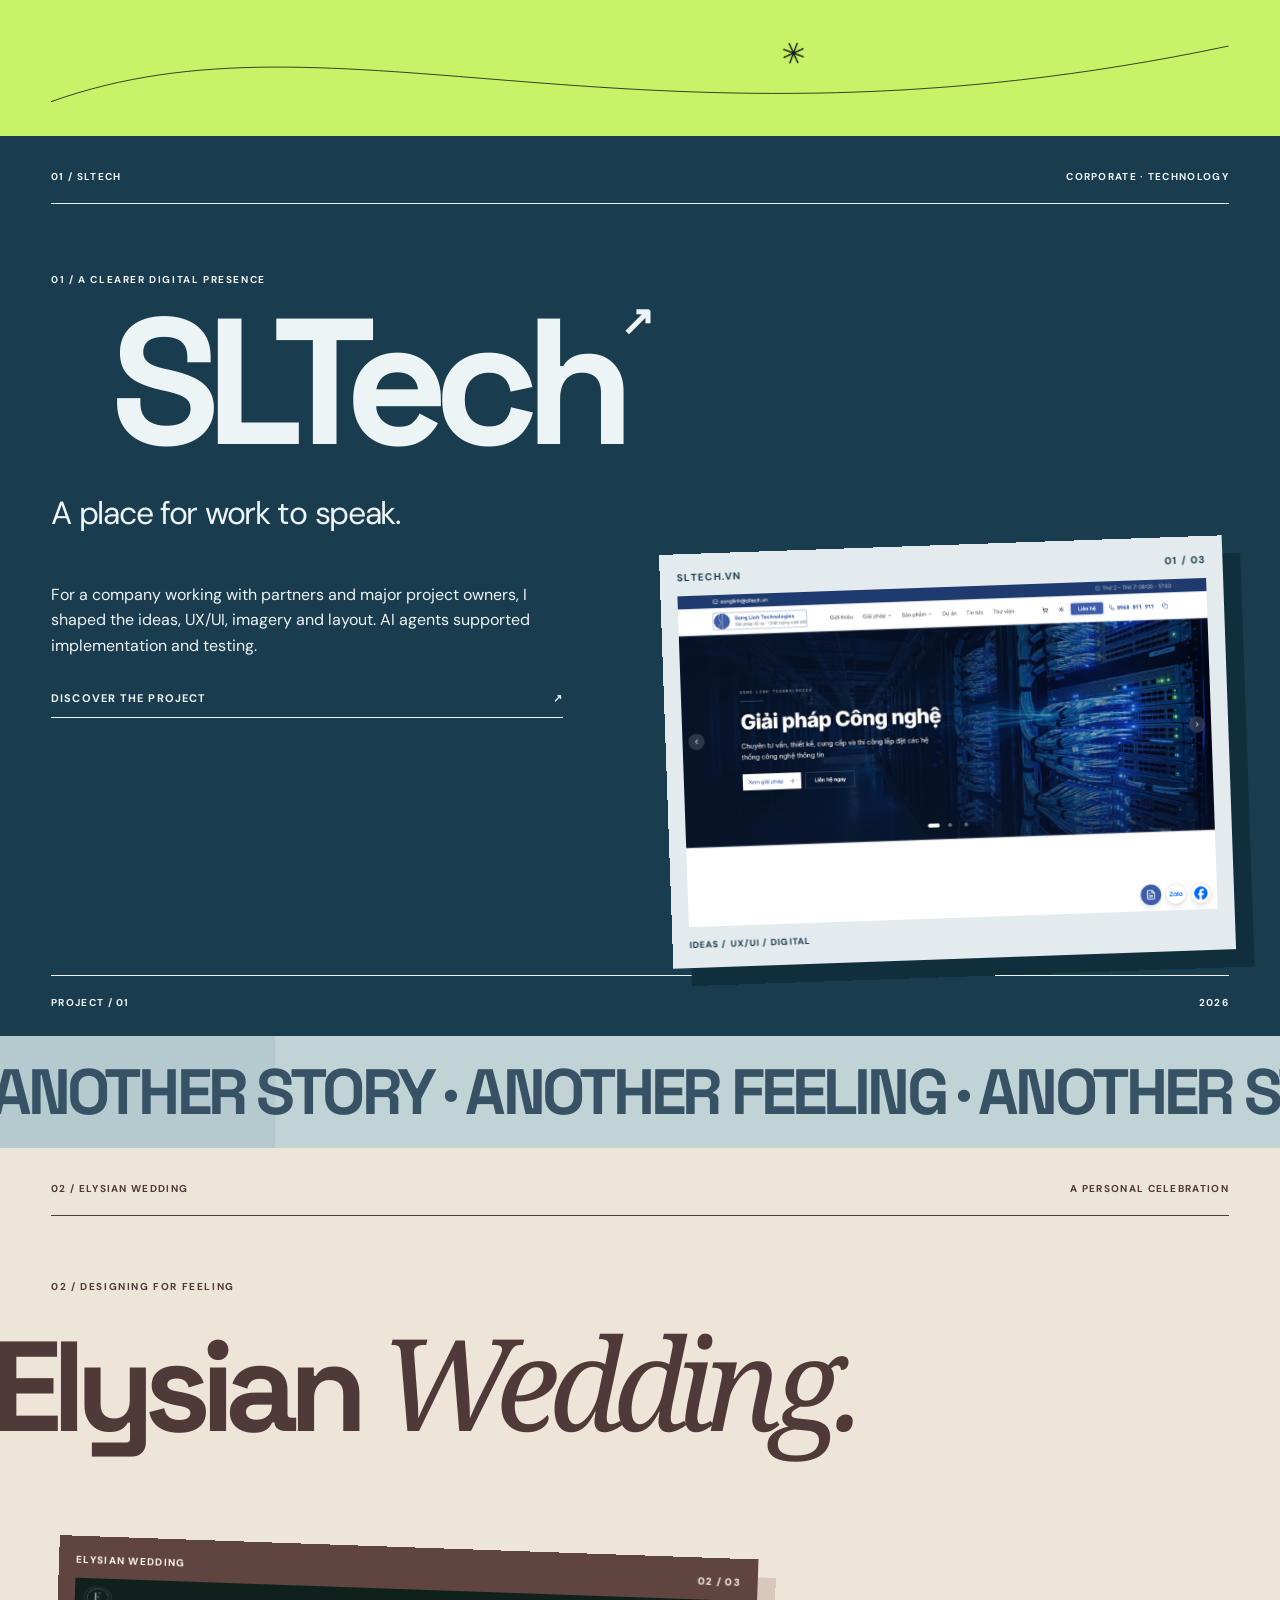
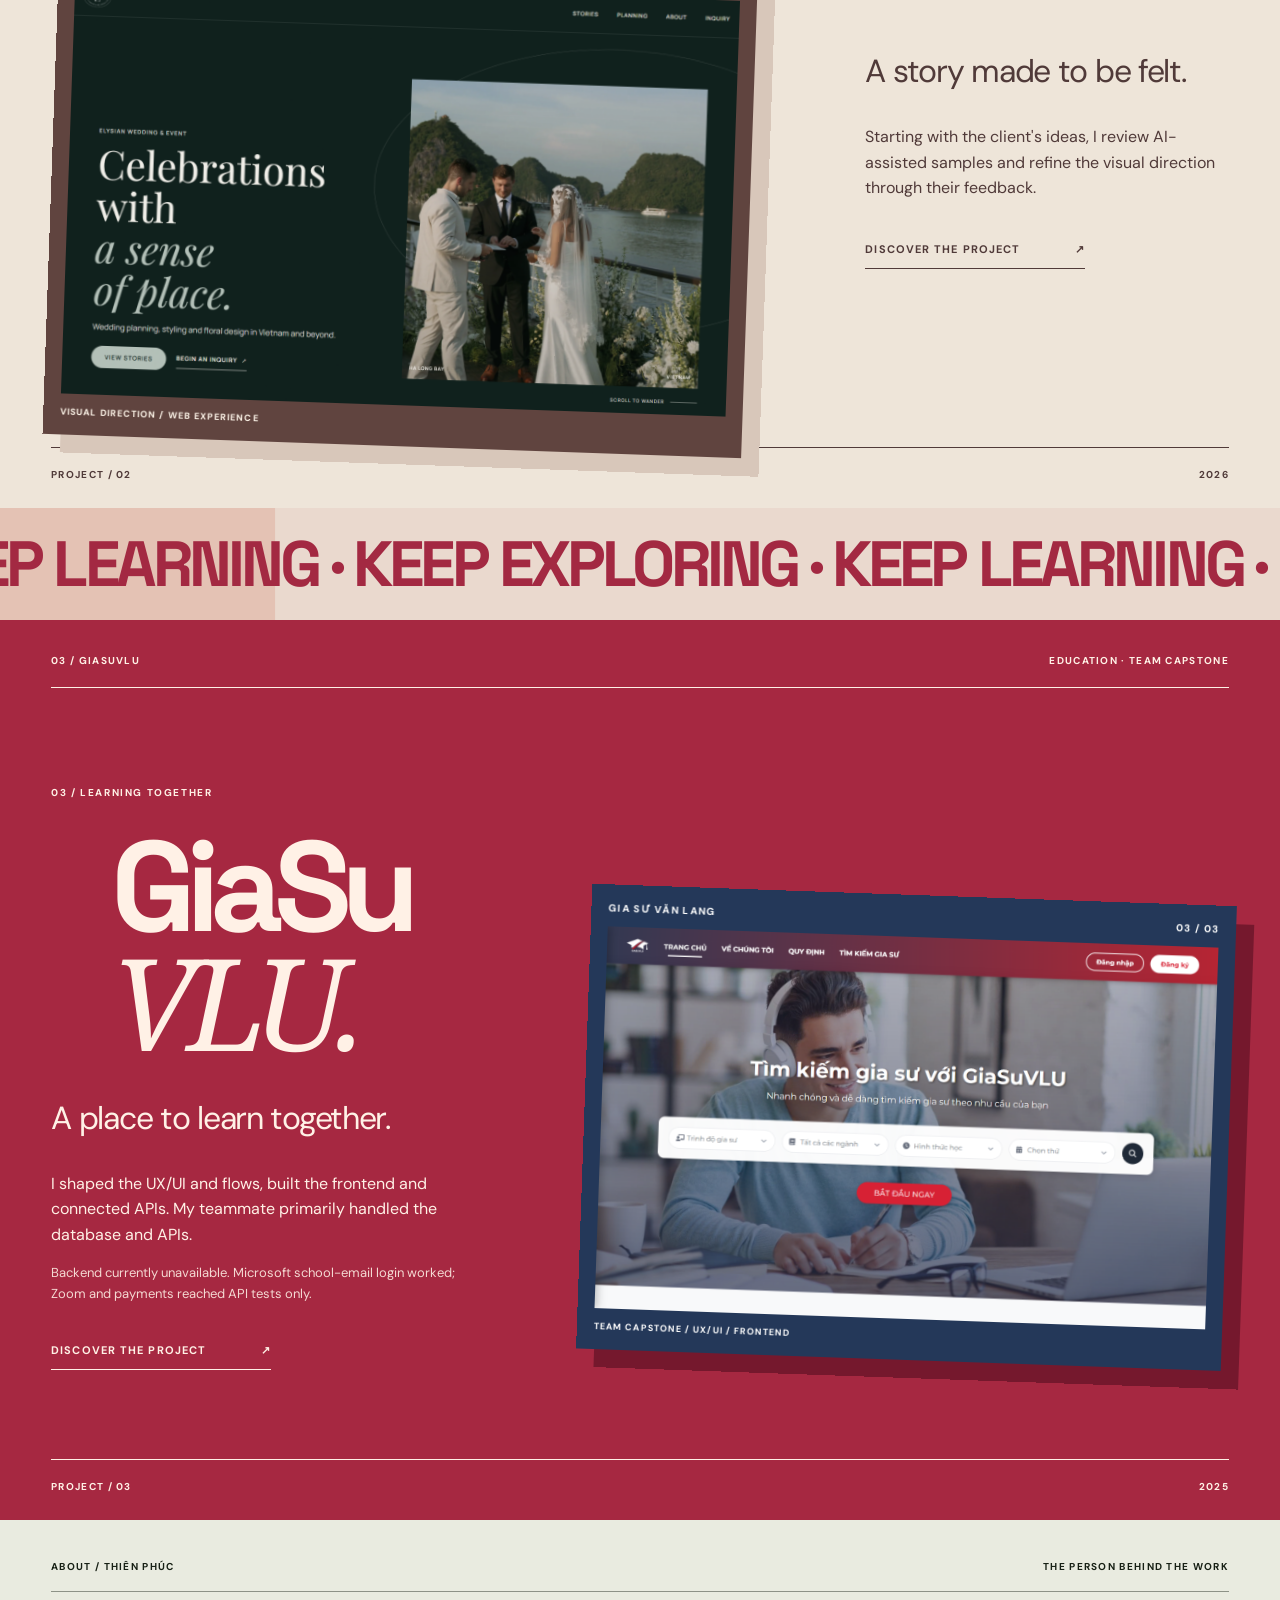
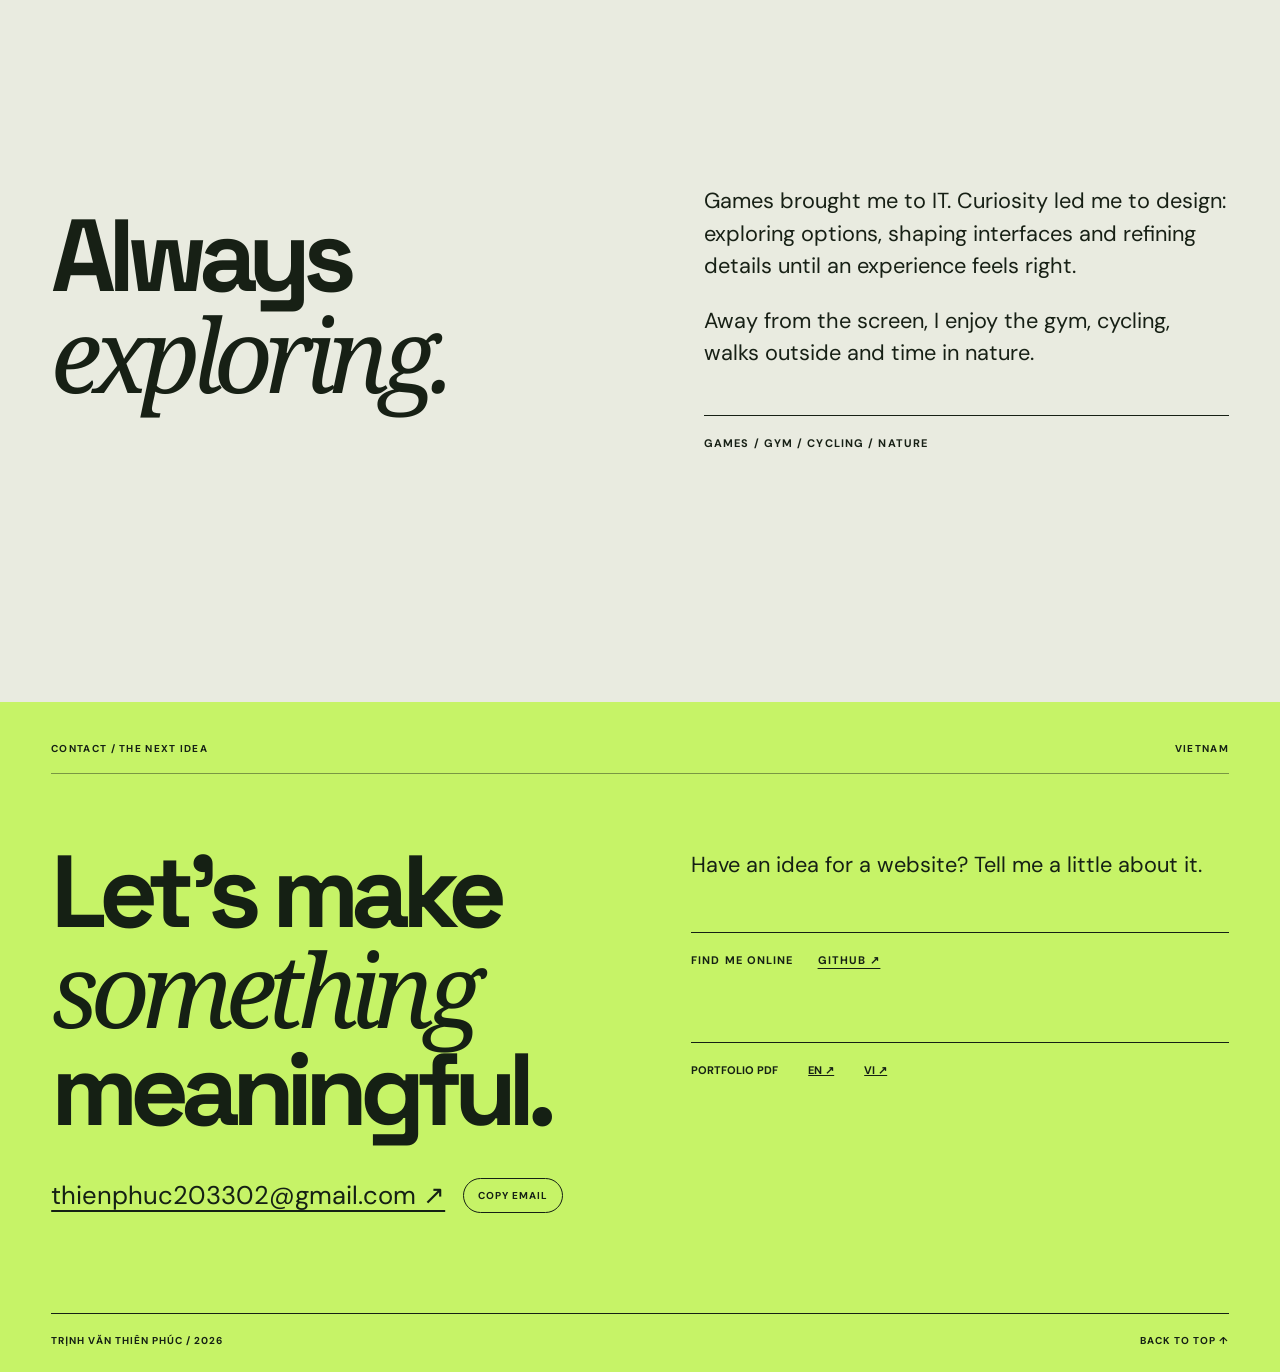
==== commit e485eda1: "Simplify contact and add email copy" ====
--- a/index.html
+++ b/index.html
@@ -1,4 +1,4 @@
-<!doctype html><html lang="en"><head><meta charset="utf-8"><meta name="viewport" content="width=device-width,initial-scale=1"><meta name="description" content="Thiên Phúc — creative direction, UX/UI and digital experiences."><title>Thiên Phúc — Curiosity in Motion</title><link rel="stylesheet" href="style.css"><script defer src="vendor/gsap.min.js"></script><script defer src="vendor/ScrollTrigger.min.js"></script><script defer src="main.js"></script></head><body>
+<!doctype html><html lang="en"><head><meta charset="utf-8"><meta name="viewport" content="width=device-width,initial-scale=1"><meta name="description" content="Thiên Phúc — creative direction, UX/UI and digital experiences."><title>Thiên Phúc — Curiosity in Motion</title><link rel="stylesheet" href="style.css?v=contact-2"><script defer src="vendor/gsap.min.js"></script><script defer src="vendor/ScrollTrigger.min.js"></script><script defer src="main.js"></script></head><body>
 <a class="skip" href="#work" data-en="Skip to work" data-vi="Đến dự án">Skip to work</a><header class="nav"><a class="logo" href="#top" aria-label="Thiên Phúc — home">P<span>•</span></a><span class="nav-note">TRỊNH VĂN THIÊN PHÚC <span> / </span> DIGITAL CREATIVE</span><nav aria-label="Main navigation"><a href="#work" data-en="WORK" data-vi="DỰ ÁN">WORK</a><a href="#about" data-en="ABOUT" data-vi="VỀ MÌNH">ABOUT</a><a href="#contact" data-en="CONTACT" data-vi="LIÊN HỆ">CONTACT</a><button id="language" aria-label="Chuyển sang tiếng Việt">EN <span>/ VI</span></button></nav></header>
 <main id="top"><section class="hero" aria-labelledby="hero-title"><div class="hero-info"><span>PORTFOLIO / 2026</span><span data-en="VIETNAM · AVAILABLE FOR PROJECTS" data-vi="VIỆT NAM · SẴN SÀNG CHO DỰ ÁN">VIETNAM · AVAILABLE FOR PROJECTS</span></div><div class="hero-visual"><div class="hero-heading"><p class="eyebrow"><span class="dot"></span><span data-en="HELLO, I'M THIÊN PHÚC" data-vi="XIN CHÀO, MÌNH LÀ THIÊN PHÚC">HELLO, I'M THIÊN PHÚC</span></p><h1 id="hero-title"><span data-en="Curiosity" data-vi="Tò mò">Curiosity</span><br><span class="line-two" data-en="in motion" data-vi="để sáng tạo">in motion</span><span class="title-dot">.</span></h1><p class="hero-description" data-en="I shape ideas into UX/UI and digital experiences, with a frontend foundation and a curious mind." data-vi="Mình định hướng ý tưởng, thiết kế UX/UI và trải nghiệm số, với nền tảng frontend và sự tò mò.">I shape ideas into UX/UI and digital experiences, with a frontend foundation and a curious mind.</p><a class="hero-cta" href="#work"><span data-en="EXPLORE MY WORK" data-vi="KHÁM PHÁ DỰ ÁN">EXPLORE MY WORK</span><span aria-hidden="true">↘</span></a></div><div class="portrait-scene"><div class="portrait-frame"><img src="phuc-portrait.png" alt="Trịnh Văn Thiên Phúc" width="1153" height="2048" fetchpriority="high"></div><div class="portrait-tag"><span data-en="THINKING" data-vi="SUY NGHĨ">THINKING</span><span>↗</span><span data-en="MAKING" data-vi="SÁNG TẠO">MAKING</span></div><span class="portrait-cross" aria-hidden="true">✳</span></div></div><div class="hero-footer"><span data-en="IDEAS / UX / DIGITAL EXPERIENCES" data-vi="Ý TƯỞNG / UX / TRẢI NGHIỆM SỐ">IDEAS / UX / DIGITAL EXPERIENCES</span><span data-en="SCROLL TO EXPLORE ↓" data-vi="CUỘN ĐỂ KHÁM PHÁ ↓">SCROLL TO EXPLORE ↓</span></div></section>
 <section class="intro" id="work"><div class="section-label"><span data-en="SELECTED WORK / 01—03" data-vi="DỰ ÁN CHỌN LỌC / 01—03">SELECTED WORK / 01—03</span><span data-en="THREE DIFFERENT WORLDS" data-vi="BA THẾ GIỚI KHÁC NHAU">THREE DIFFERENT WORLDS</span></div><div class="intro-grid"><p class="intro-index">001 / 003</p><h2><span data-en="Every idea" data-vi="Mỗi ý tưởng">Every idea</span><br><span data-en="starts somewhere." data-vi="đều có điểm bắt đầu.">starts somewhere.</span></h2><p class="intro-copy" data-en="From a business introduction to a wedding story and a learning platform — different problems, one curious mind." data-vi="Từ website doanh nghiệp, câu chuyện ngày cưới đến nền tảng học tập — những bài toán khác nhau, cùng một sự tò mò.">From a business introduction to a wedding story and a learning platform — different problems, one curious mind.</p></div><nav class="project-index" aria-label="Selected projects" data-aria-en="Selected projects" data-aria-vi="Dự án chọn lọc"><a href="#sltech">01 / SLTECH ↗</a><a href="#elysian">02 / ELYSIAN ↗</a><a href="#giasuvlu">03 / GIASUVLU ↗</a></nav><div class="orbit-line" aria-hidden="true"><svg viewBox="0 0 1440 140" preserveAspectRatio="none"><path d="M0,100 C350,-20 720,180 1440,35"/></svg><span>✳</span></div></section>
@@ -8,4 +8,4 @@
 <div class="interlude red-interlude" aria-hidden="true"><span class="interlude-fill"></span><span class="interlude-word">KEEP LEARNING · KEEP EXPLORING · KEEP LEARNING ·</span></div>
 <section class="world tutor" id="giasuvlu"><div class="world-meta"><span>03 / GIASUVLU</span><span data-en="EDUCATION · TEAM CAPSTONE" data-vi="GIÁO DỤC · ĐỒ ÁN NHÓM">EDUCATION · TEAM CAPSTONE</span></div><div class="tutor-layout"><div class="world-copy"><p class="world-kicker" data-en="03 / LEARNING TOGETHER" data-vi="03 / CÙNG NHAU HỌC HỎI">03 / LEARNING TOGETHER</p><h2>GiaSu<br><em>VLU.</em></h2><p class="lead" data-en="A place to learn together." data-vi="Một nơi để cùng học hỏi.">A place to learn together.</p><p data-en="I shaped the UX/UI and flows, built the frontend and connected APIs. My teammate primarily handled the database and APIs." data-vi="Mình quyết định UX/UI, các luồng, phát triển frontend và kết nối API. Thành viên còn lại chủ yếu phụ trách database và API.">I shaped the UX/UI and flows, built the frontend and connected APIs. My teammate primarily handled the database and APIs.</p><p class="status-note" data-en="Backend currently unavailable. Microsoft school-email login worked; Zoom and payments reached API tests only." data-vi="Backend hiện không hoạt động. Đăng nhập email trường qua Microsoft từng hoạt động; Zoom và thanh toán mới ở mức test API.">Backend currently unavailable. Microsoft school-email login worked; Zoom and payments reached API tests only.</p><a class="case-link" href="giasuvlu.html"><span data-en="DISCOVER THE PROJECT" data-vi="KHÁM PHÁ DỰ ÁN">DISCOVER THE PROJECT</span><span>↗</span></a></div><figure class="world-screen"><div class="screen-meta"><span>GIA SƯ VĂN LANG</span><span>03 / 03</span></div><img src="assets/tutor.png" alt="GiaSuVLU tutoring platform interface" width="1440" height="900" loading="lazy"><figcaption>TEAM CAPSTONE / UX/UI / FRONTEND</figcaption></figure></div><div class="world-foot"><span>PROJECT / 03</span><span>2025</span></div></section>
 <section class="about" id="about"><div class="section-label"><span>ABOUT / THIÊN PHÚC</span><span data-en="THE PERSON BEHIND THE WORK" data-vi="NGƯỜI ĐỨNG SAU DỰ ÁN">THE PERSON BEHIND THE WORK</span></div><div class="about-grid"><h2><span data-en="Always" data-vi="Luôn">Always</span><br><em data-en="exploring." data-vi="khám phá.">exploring.</em></h2><div><p data-en="Games brought me to IT. Curiosity led me to design: exploring options, shaping interfaces and refining details until an experience feels right." data-vi="Game đưa mình đến CNTT. Sự tò mò dẫn mình đến thiết kế: khám phá nhiều phương án, tạo giao diện và chăm chút chi tiết để trải nghiệm trở nên trọn vẹn.">Games brought me to IT. Curiosity led me to design: exploring options, shaping interfaces and refining details until an experience feels right.</p><p data-en="Away from the screen, I enjoy the gym, cycling, walks outside and time in nature." data-vi="Ngoài màn hình, mình thích tập gym, đạp xe, đi dạo và gần gũi thiên nhiên.">Away from the screen, I enjoy the gym, cycling, walks outside and time in nature.</p><div class="interests">GAMES / GYM / CYCLING / NATURE</div></div></div></section>
-<section class="contact" id="contact"><div class="section-label"><span data-en="CONTACT / THE NEXT IDEA" data-vi="LIÊN HỆ / Ý TƯỞNG TIẾP THEO">CONTACT / THE NEXT IDEA</span><span>VIETNAM</span></div><div class="contact-grid"><div><h2><span data-en="Let's make" data-vi="Cùng tạo">Let's make</span><br><em data-en="something" data-vi="điều gì">something</em><br><span data-en="meaningful." data-vi="ý nghĩa.">meaningful.</span></h2><a class="email" href="mailto:thienphuc203302@gmail.com">thienphuc203302@gmail.com ↗</a></div><div class="contact-panel"><p data-en="Have an idea for a website? Tell me a little about it." data-vi="Bạn có ý tưởng cho một website? Kể mình nghe đôi chút nhé.">Have an idea for a website? Tell me a little about it.</p><form id="contact-form" action="mailto:thienphuc203302@gmail.com" method="post" enctype="text/plain"><label><span data-en="YOUR NAME" data-vi="TÊN CỦA BẠN">YOUR NAME</span><input name="name" autocomplete="name" required></label><label><span data-en="EMAIL OR CONTACT" data-vi="EMAIL HOẶC LIÊN HỆ">EMAIL OR CONTACT</span><input name="contact" required></label><label><span data-en="YOUR MESSAGE" data-vi="LỜI NHẮN">YOUR MESSAGE</span><textarea name="message" rows="3" required></textarea></label><button type="submit" data-en="OPEN EMAIL ↗" data-vi="MỞ EMAIL ↗">OPEN EMAIL ↗</button><small data-en="Your email app opens with the message ready to review." data-vi="Ứng dụng email sẽ mở để bạn xem lại lời nhắn.">Your email app opens with the message ready to review.</small></form><div class="downloads"><span data-en="PORTFOLIO PDF" data-vi="TẢI PORTFOLIO">PORTFOLIO PDF</span><a href="downloads/thien-phuc-portfolio-en.pdf">EN ↗</a><a href="downloads/thien-phuc-portfolio-vi.pdf">VI ↗</a></div></div></div><footer><span>TRỊNH VĂN THIÊN PHÚC / 2026</span><a href="#top" data-en="BACK TO TOP ↑" data-vi="LÊN ĐẦU TRANG ↑">BACK TO TOP ↑</a></footer></section></main></body></html>
+<section class="contact" id="contact"><div class="section-label"><span data-en="CONTACT / THE NEXT IDEA" data-vi="LIÊN HỆ / Ý TƯỞNG TIẾP THEO">CONTACT / THE NEXT IDEA</span><span>VIETNAM</span></div><div class="contact-grid"><div><h2><span data-en="Let's make" data-vi="Cùng tạo">Let's make</span><br><em data-en="something" data-vi="điều gì">something</em><br><span data-en="meaningful." data-vi="ý nghĩa.">meaningful.</span></h2><div class="email-actions"><a class="email" href="mailto:thienphuc203302@gmail.com">thienphuc203302@gmail.com ↗</a><button class="copy-email" type="button" data-en="COPY EMAIL" data-vi="SAO CHÉP EMAIL">COPY EMAIL</button></div><p class="copy-status" role="status" aria-live="polite"></p></div><div class="contact-panel"><p data-en="Have an idea for a website? Tell me a little about it." data-vi="Bạn có ý tưởng cho một website? Kể mình nghe đôi chút nhé.">Have an idea for a website? Tell me a little about it.</p><div class="contact-social"><span data-en="FIND ME ONLINE" data-vi="KẾT NỐI VỚI MÌNH">FIND ME ONLINE</span><a href="https://github.com/ThienPhuc132003" target="_blank" rel="noopener noreferrer">GITHUB ↗</a></div><div class="downloads"><span data-en="PORTFOLIO PDF" data-vi="TẢI PORTFOLIO">PORTFOLIO PDF</span><a href="downloads/thien-phuc-portfolio-en.pdf">EN ↗</a><a href="downloads/thien-phuc-portfolio-vi.pdf">VI ↗</a></div></div></div><footer><span>TRỊNH VĂN THIÊN PHÚC / 2026</span><a href="#top" data-en="BACK TO TOP ↑" data-vi="LÊN ĐẦU TRANG ↑">BACK TO TOP ↑</a></footer></section></main></body></html>
--- a/style.css
+++ b/style.css
@@ -14,3 +14,5 @@
 
 /* Project shortcuts keep the editorial introduction navigable. */
 .project-index{display:flex;gap:clamp(20px,5vw,72px);flex-wrap:wrap;border-top:1px solid #17201570;padding:20px 0;font-size:11px;letter-spacing:.1em;font-weight:700}.project-index a:hover{text-decoration:underline}.project-index a:focus-visible{outline-color:#172015}.interlude{position:relative}.interlude-fill{position:absolute;inset:0;display:block;transform-origin:left center;background:#b4cace}.red-interlude .interlude-fill{background:#e4c2b4}.interlude-word{position:relative}.portrait-frame img{object-position:center 48%}@media(max-width:800px){.portrait-frame{width:60%;height:90%}.project-index{gap:16px 24px;line-height:1.7}}
+
+.email-actions{display:flex;align-items:center;gap:18px;flex-wrap:wrap}.copy-email{border:1px solid currentColor;background:transparent;color:inherit;border-radius:30px;padding:10px 14px;font-size:10px;font-weight:700;letter-spacing:.1em;cursor:pointer}.copy-email:hover{background:#152014;color:#fff}.copy-status{min-height:1.5em;font-size:13px;line-height:1.5}.contact-social{display:flex;align-items:center;gap:24px;border-top:1px solid #152014;padding:20px 0;margin-top:50px;font-size:11px;font-weight:700;letter-spacing:.1em}.contact-social a{text-decoration:underline;text-underline-offset:4px}@media(max-width:800px){.email-actions{align-items:flex-start}.email-actions .email{margin-top:35px}.copy-email{margin-top:35px}}
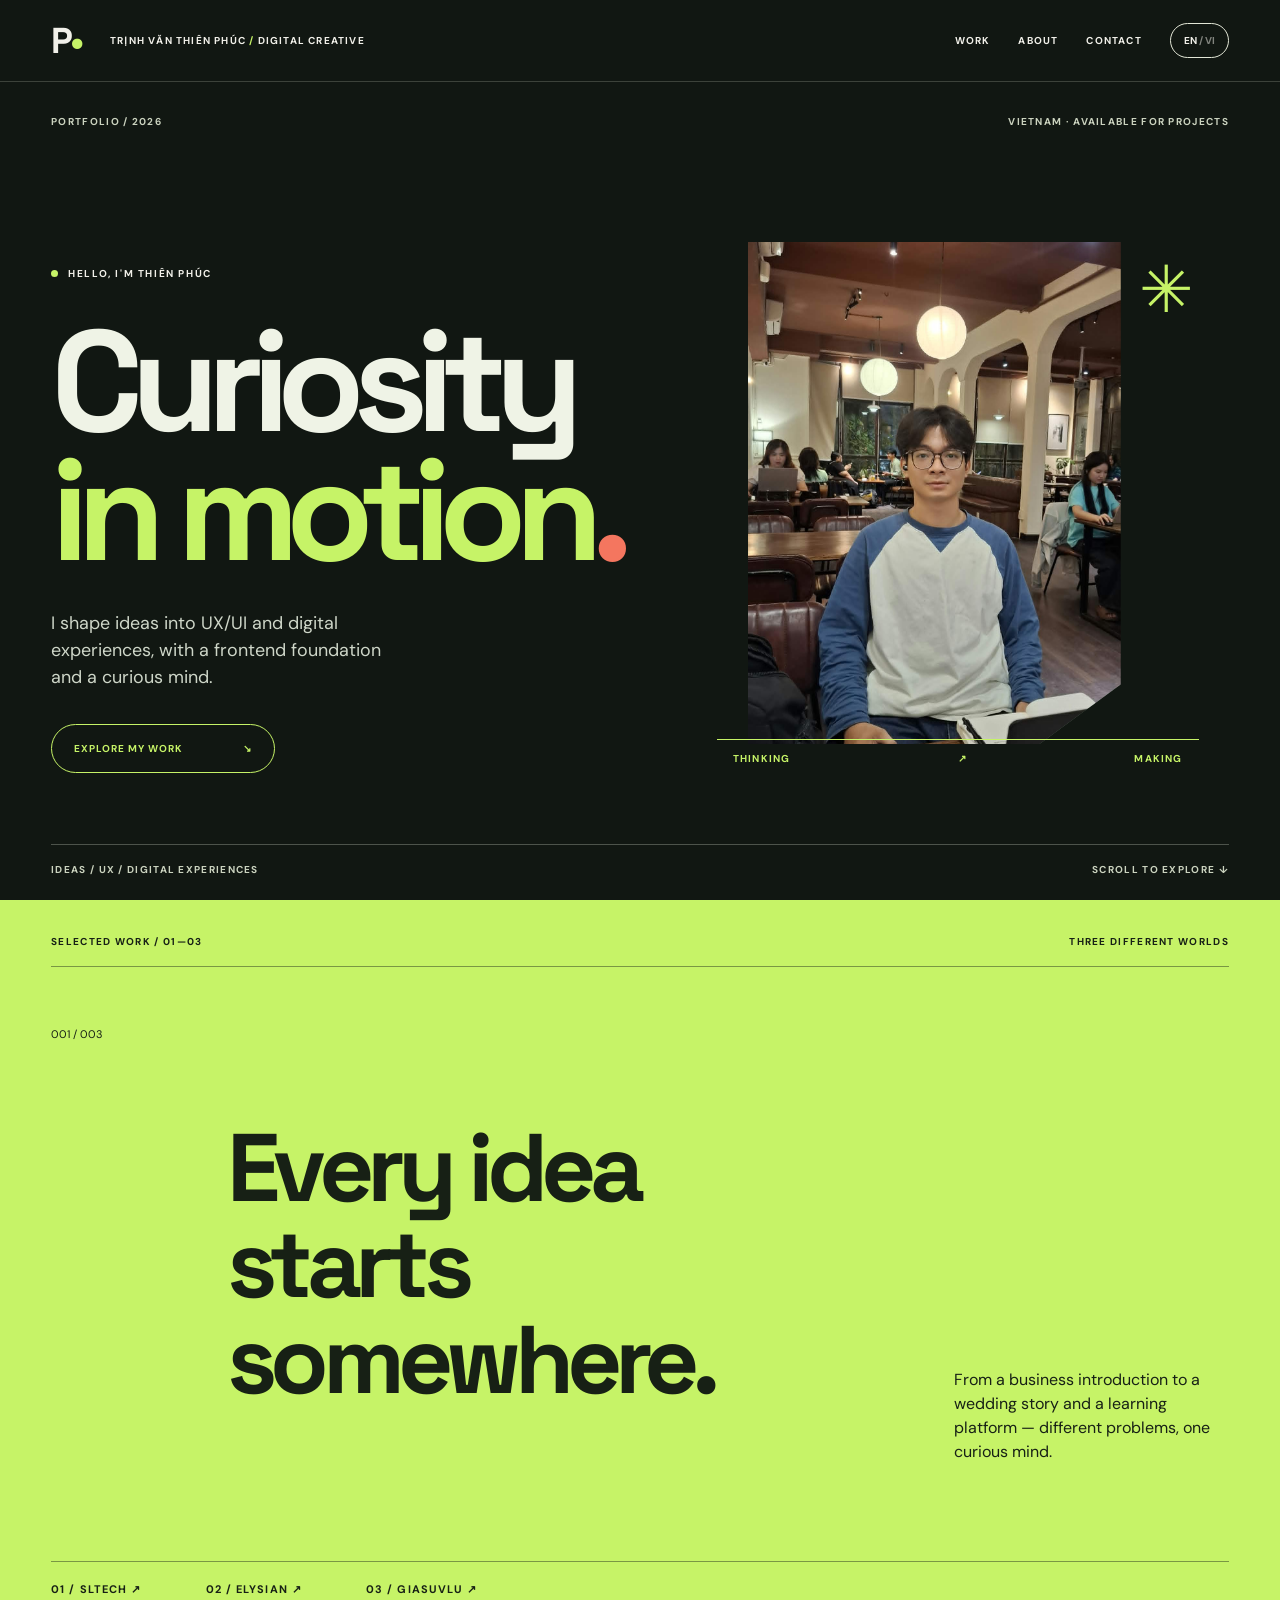
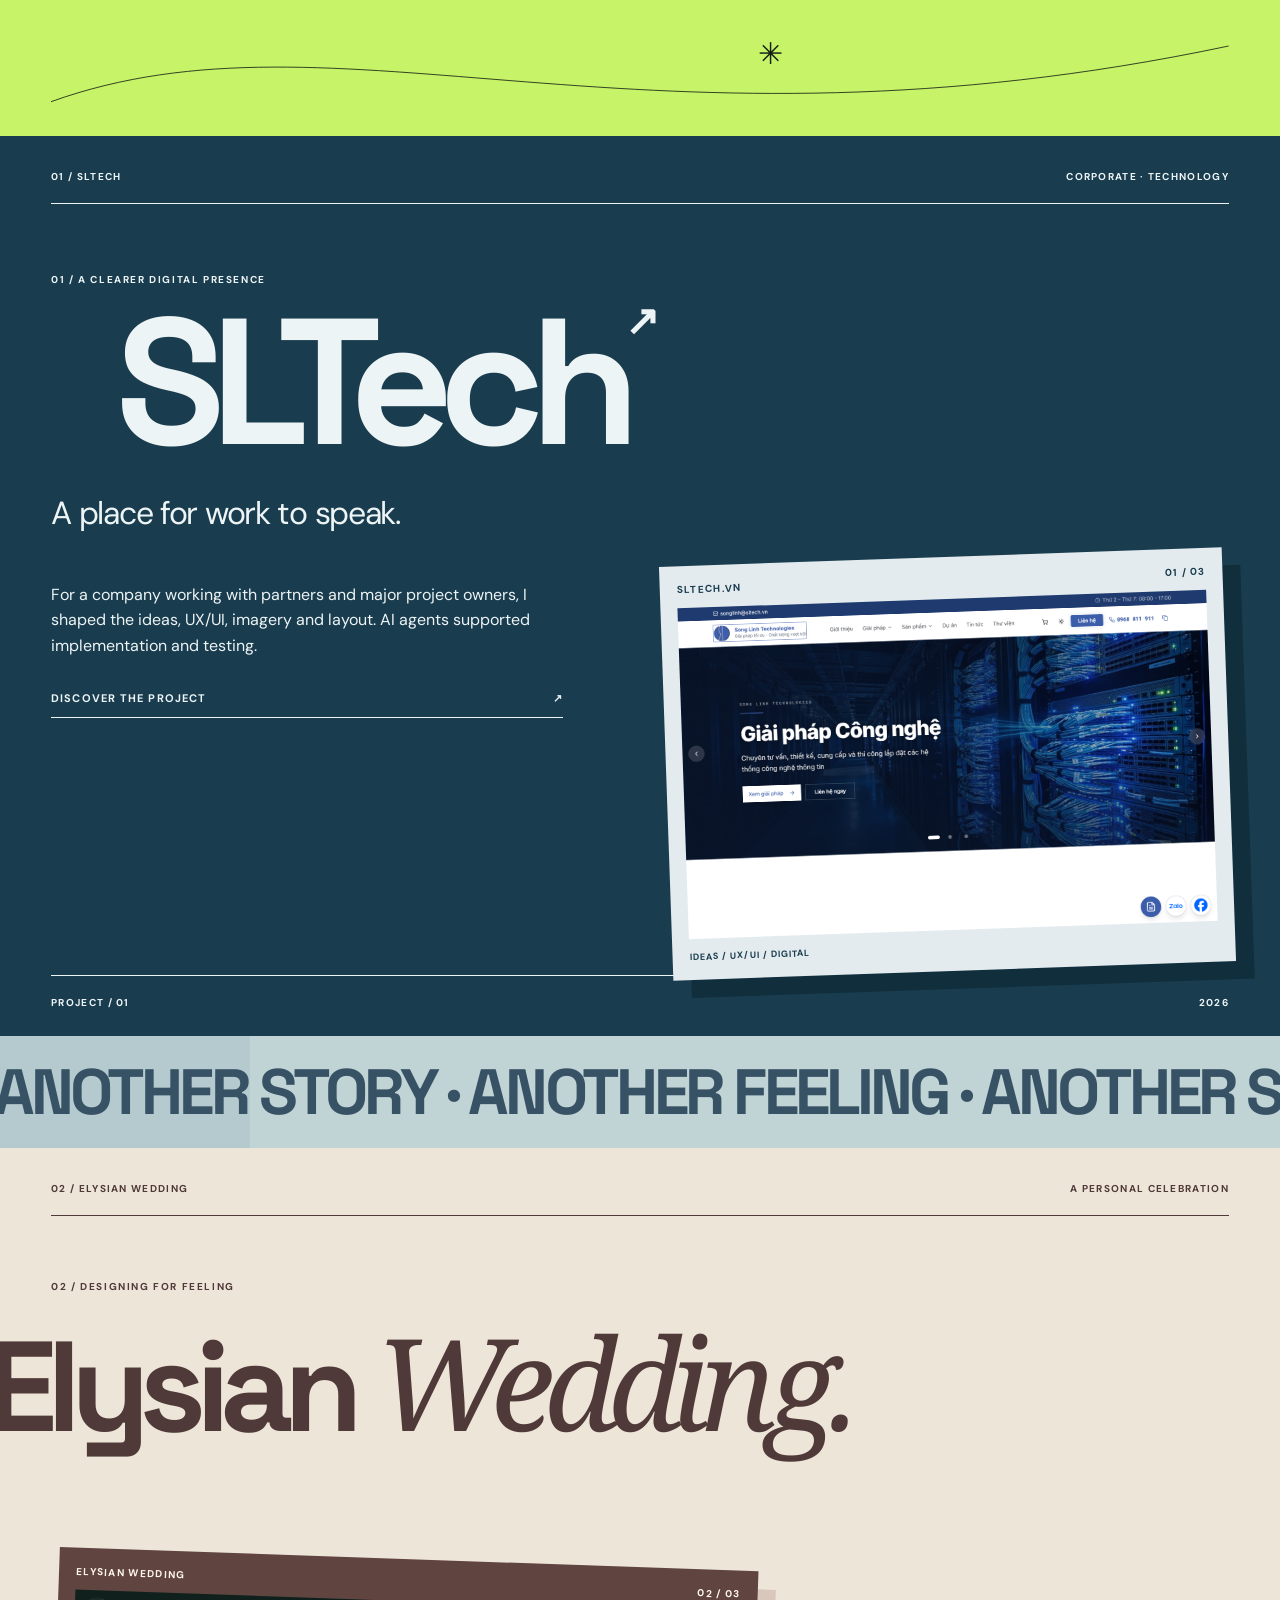
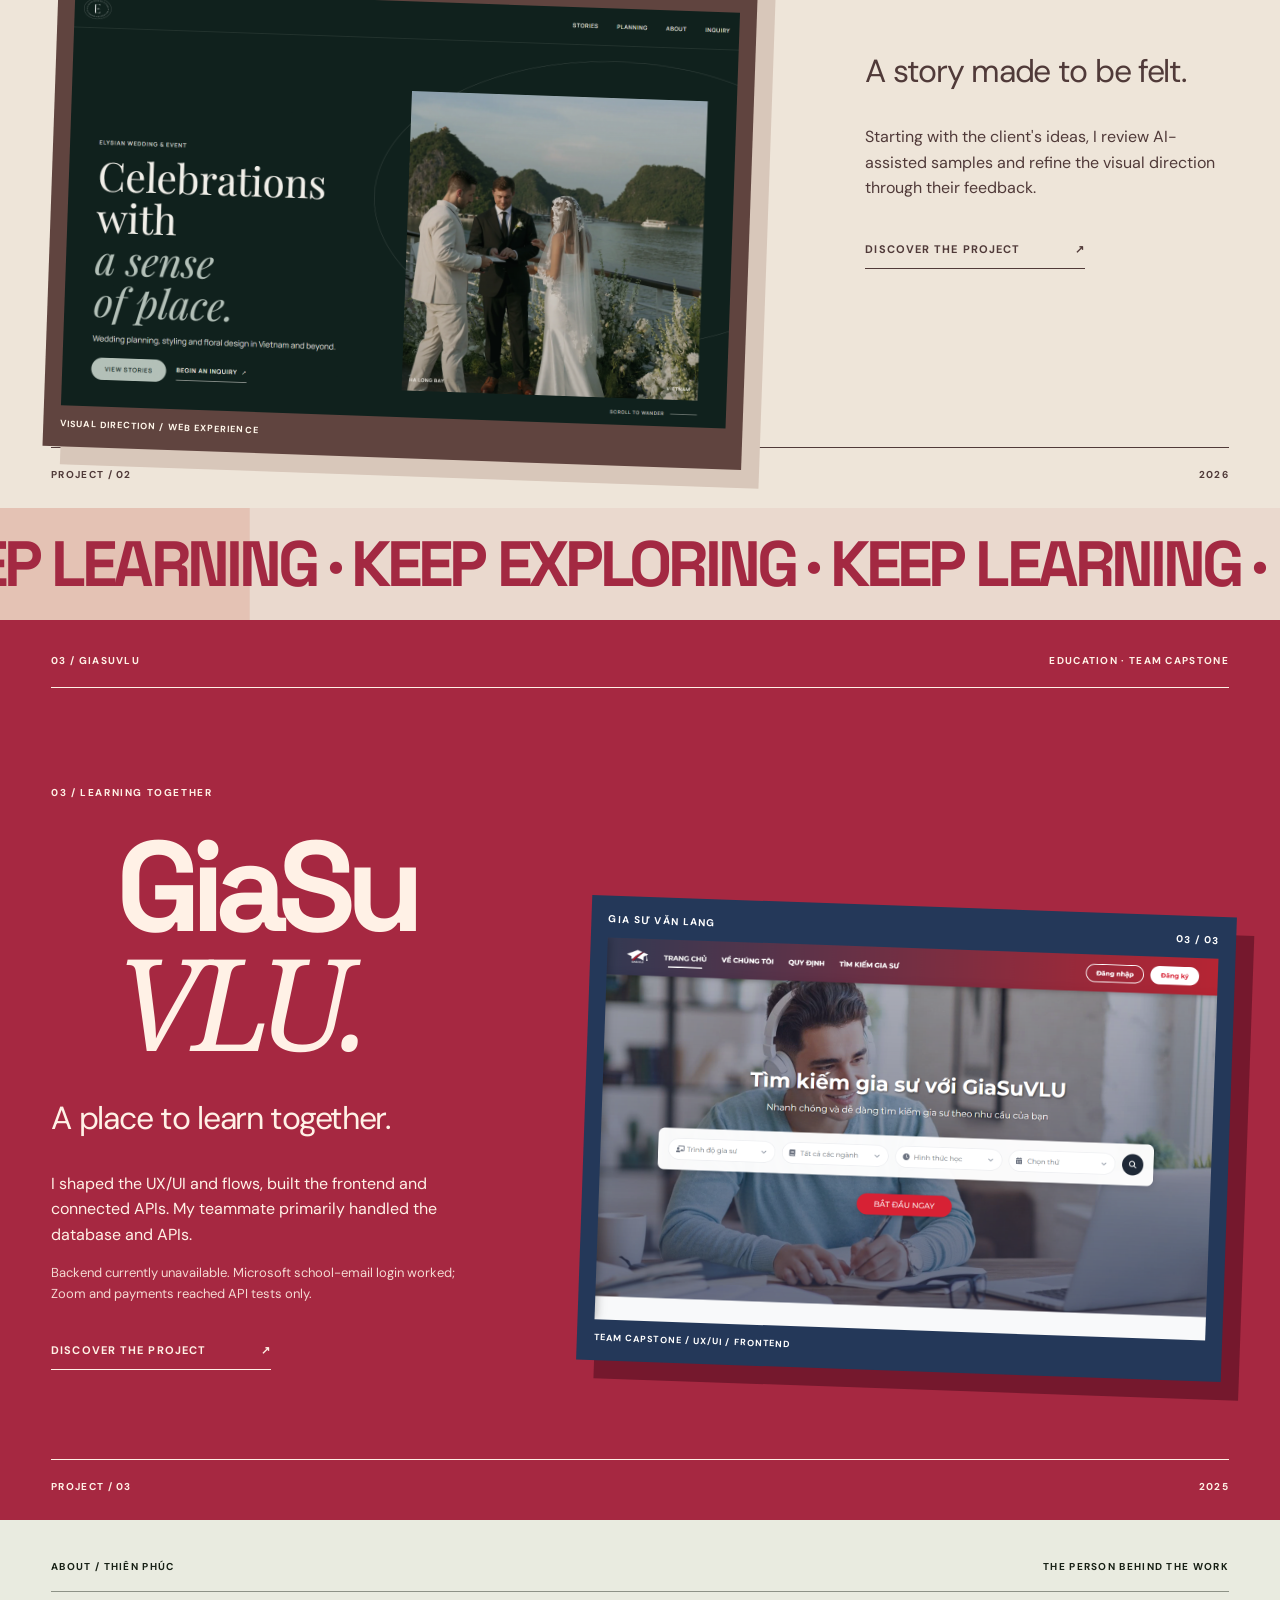
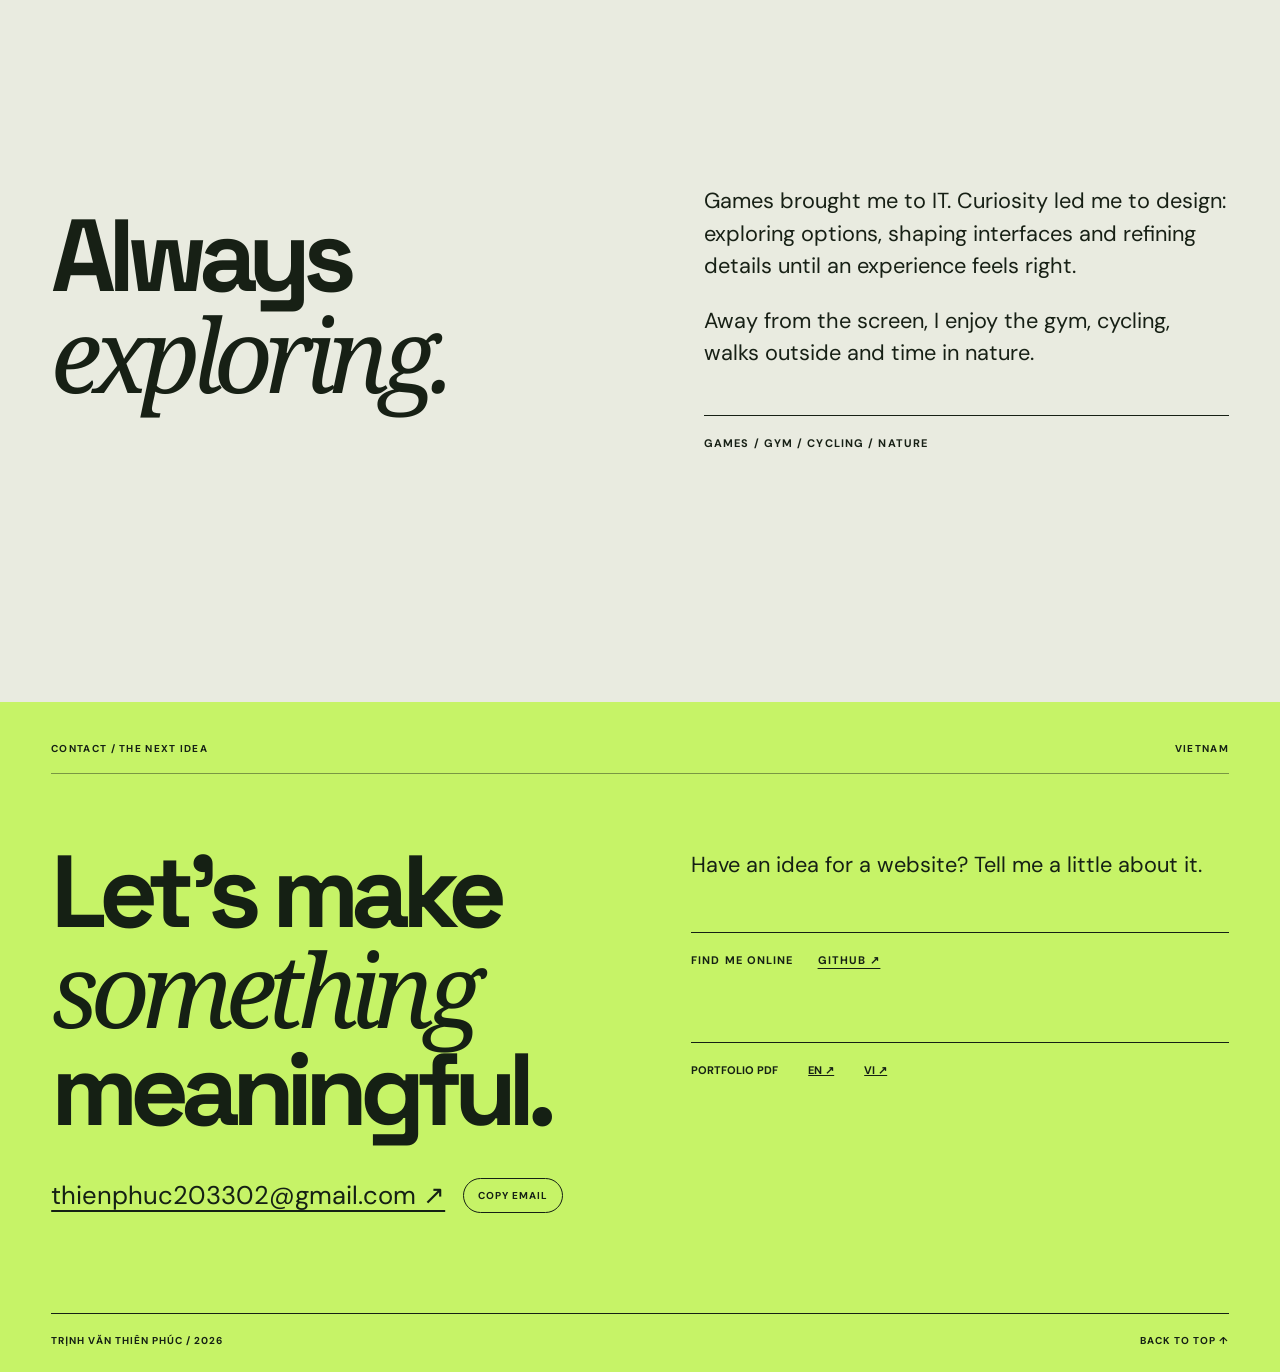
==== commit 34064857: "Fix contact heading on narrow screens" ====
--- a/index.html
+++ b/index.html
@@ -1,4 +1,4 @@
-<!doctype html><html lang="en"><head><meta charset="utf-8"><meta name="viewport" content="width=device-width,initial-scale=1"><meta name="description" content="Thiên Phúc — creative direction, UX/UI and digital experiences."><title>Thiên Phúc — Curiosity in Motion</title><link rel="stylesheet" href="style.css?v=contact-2"><script defer src="vendor/gsap.min.js"></script><script defer src="vendor/ScrollTrigger.min.js"></script><script defer src="main.js"></script></head><body>
+<!doctype html><html lang="en"><head><meta charset="utf-8"><meta name="viewport" content="width=device-width,initial-scale=1"><meta name="description" content="Thiên Phúc — creative direction, UX/UI and digital experiences."><title>Thiên Phúc — Curiosity in Motion</title><link rel="stylesheet" href="style.css?v=contact-3"><script defer src="vendor/gsap.min.js"></script><script defer src="vendor/ScrollTrigger.min.js"></script><script defer src="main.js"></script></head><body>
 <a class="skip" href="#work" data-en="Skip to work" data-vi="Đến dự án">Skip to work</a><header class="nav"><a class="logo" href="#top" aria-label="Thiên Phúc — home">P<span>•</span></a><span class="nav-note">TRỊNH VĂN THIÊN PHÚC <span> / </span> DIGITAL CREATIVE</span><nav aria-label="Main navigation"><a href="#work" data-en="WORK" data-vi="DỰ ÁN">WORK</a><a href="#about" data-en="ABOUT" data-vi="VỀ MÌNH">ABOUT</a><a href="#contact" data-en="CONTACT" data-vi="LIÊN HỆ">CONTACT</a><button id="language" aria-label="Chuyển sang tiếng Việt">EN <span>/ VI</span></button></nav></header>
 <main id="top"><section class="hero" aria-labelledby="hero-title"><div class="hero-info"><span>PORTFOLIO / 2026</span><span data-en="VIETNAM · AVAILABLE FOR PROJECTS" data-vi="VIỆT NAM · SẴN SÀNG CHO DỰ ÁN">VIETNAM · AVAILABLE FOR PROJECTS</span></div><div class="hero-visual"><div class="hero-heading"><p class="eyebrow"><span class="dot"></span><span data-en="HELLO, I'M THIÊN PHÚC" data-vi="XIN CHÀO, MÌNH LÀ THIÊN PHÚC">HELLO, I'M THIÊN PHÚC</span></p><h1 id="hero-title"><span data-en="Curiosity" data-vi="Tò mò">Curiosity</span><br><span class="line-two" data-en="in motion" data-vi="để sáng tạo">in motion</span><span class="title-dot">.</span></h1><p class="hero-description" data-en="I shape ideas into UX/UI and digital experiences, with a frontend foundation and a curious mind." data-vi="Mình định hướng ý tưởng, thiết kế UX/UI và trải nghiệm số, với nền tảng frontend và sự tò mò.">I shape ideas into UX/UI and digital experiences, with a frontend foundation and a curious mind.</p><a class="hero-cta" href="#work"><span data-en="EXPLORE MY WORK" data-vi="KHÁM PHÁ DỰ ÁN">EXPLORE MY WORK</span><span aria-hidden="true">↘</span></a></div><div class="portrait-scene"><div class="portrait-frame"><img src="phuc-portrait.png" alt="Trịnh Văn Thiên Phúc" width="1153" height="2048" fetchpriority="high"></div><div class="portrait-tag"><span data-en="THINKING" data-vi="SUY NGHĨ">THINKING</span><span>↗</span><span data-en="MAKING" data-vi="SÁNG TẠO">MAKING</span></div><span class="portrait-cross" aria-hidden="true">✳</span></div></div><div class="hero-footer"><span data-en="IDEAS / UX / DIGITAL EXPERIENCES" data-vi="Ý TƯỞNG / UX / TRẢI NGHIỆM SỐ">IDEAS / UX / DIGITAL EXPERIENCES</span><span data-en="SCROLL TO EXPLORE ↓" data-vi="CUỘN ĐỂ KHÁM PHÁ ↓">SCROLL TO EXPLORE ↓</span></div></section>
 <section class="intro" id="work"><div class="section-label"><span data-en="SELECTED WORK / 01—03" data-vi="DỰ ÁN CHỌN LỌC / 01—03">SELECTED WORK / 01—03</span><span data-en="THREE DIFFERENT WORLDS" data-vi="BA THẾ GIỚI KHÁC NHAU">THREE DIFFERENT WORLDS</span></div><div class="intro-grid"><p class="intro-index">001 / 003</p><h2><span data-en="Every idea" data-vi="Mỗi ý tưởng">Every idea</span><br><span data-en="starts somewhere." data-vi="đều có điểm bắt đầu.">starts somewhere.</span></h2><p class="intro-copy" data-en="From a business introduction to a wedding story and a learning platform — different problems, one curious mind." data-vi="Từ website doanh nghiệp, câu chuyện ngày cưới đến nền tảng học tập — những bài toán khác nhau, cùng một sự tò mò.">From a business introduction to a wedding story and a learning platform — different problems, one curious mind.</p></div><nav class="project-index" aria-label="Selected projects" data-aria-en="Selected projects" data-aria-vi="Dự án chọn lọc"><a href="#sltech">01 / SLTECH ↗</a><a href="#elysian">02 / ELYSIAN ↗</a><a href="#giasuvlu">03 / GIASUVLU ↗</a></nav><div class="orbit-line" aria-hidden="true"><svg viewBox="0 0 1440 140" preserveAspectRatio="none"><path d="M0,100 C350,-20 720,180 1440,35"/></svg><span>✳</span></div></section>
--- a/style.css
+++ b/style.css
@@ -16,3 +16,5 @@
 .project-index{display:flex;gap:clamp(20px,5vw,72px);flex-wrap:wrap;border-top:1px solid #17201570;padding:20px 0;font-size:11px;letter-spacing:.1em;font-weight:700}.project-index a:hover{text-decoration:underline}.project-index a:focus-visible{outline-color:#172015}.interlude{position:relative}.interlude-fill{position:absolute;inset:0;display:block;transform-origin:left center;background:#b4cace}.red-interlude .interlude-fill{background:#e4c2b4}.interlude-word{position:relative}.portrait-frame img{object-position:center 48%}@media(max-width:800px){.portrait-frame{width:60%;height:90%}.project-index{gap:16px 24px;line-height:1.7}}
 
 .email-actions{display:flex;align-items:center;gap:18px;flex-wrap:wrap}.copy-email{border:1px solid currentColor;background:transparent;color:inherit;border-radius:30px;padding:10px 14px;font-size:10px;font-weight:700;letter-spacing:.1em;cursor:pointer}.copy-email:hover{background:#152014;color:#fff}.copy-status{min-height:1.5em;font-size:13px;line-height:1.5}.contact-social{display:flex;align-items:center;gap:24px;border-top:1px solid #152014;padding:20px 0;margin-top:50px;font-size:11px;font-weight:700;letter-spacing:.1em}.contact-social a{text-decoration:underline;text-underline-offset:4px}@media(max-width:800px){.email-actions{align-items:flex-start}.email-actions .email{margin-top:35px}.copy-email{margin-top:35px}}
+
+@media(max-width:380px){.contact h2{font-size:clamp(48px,15vw,65px)}}
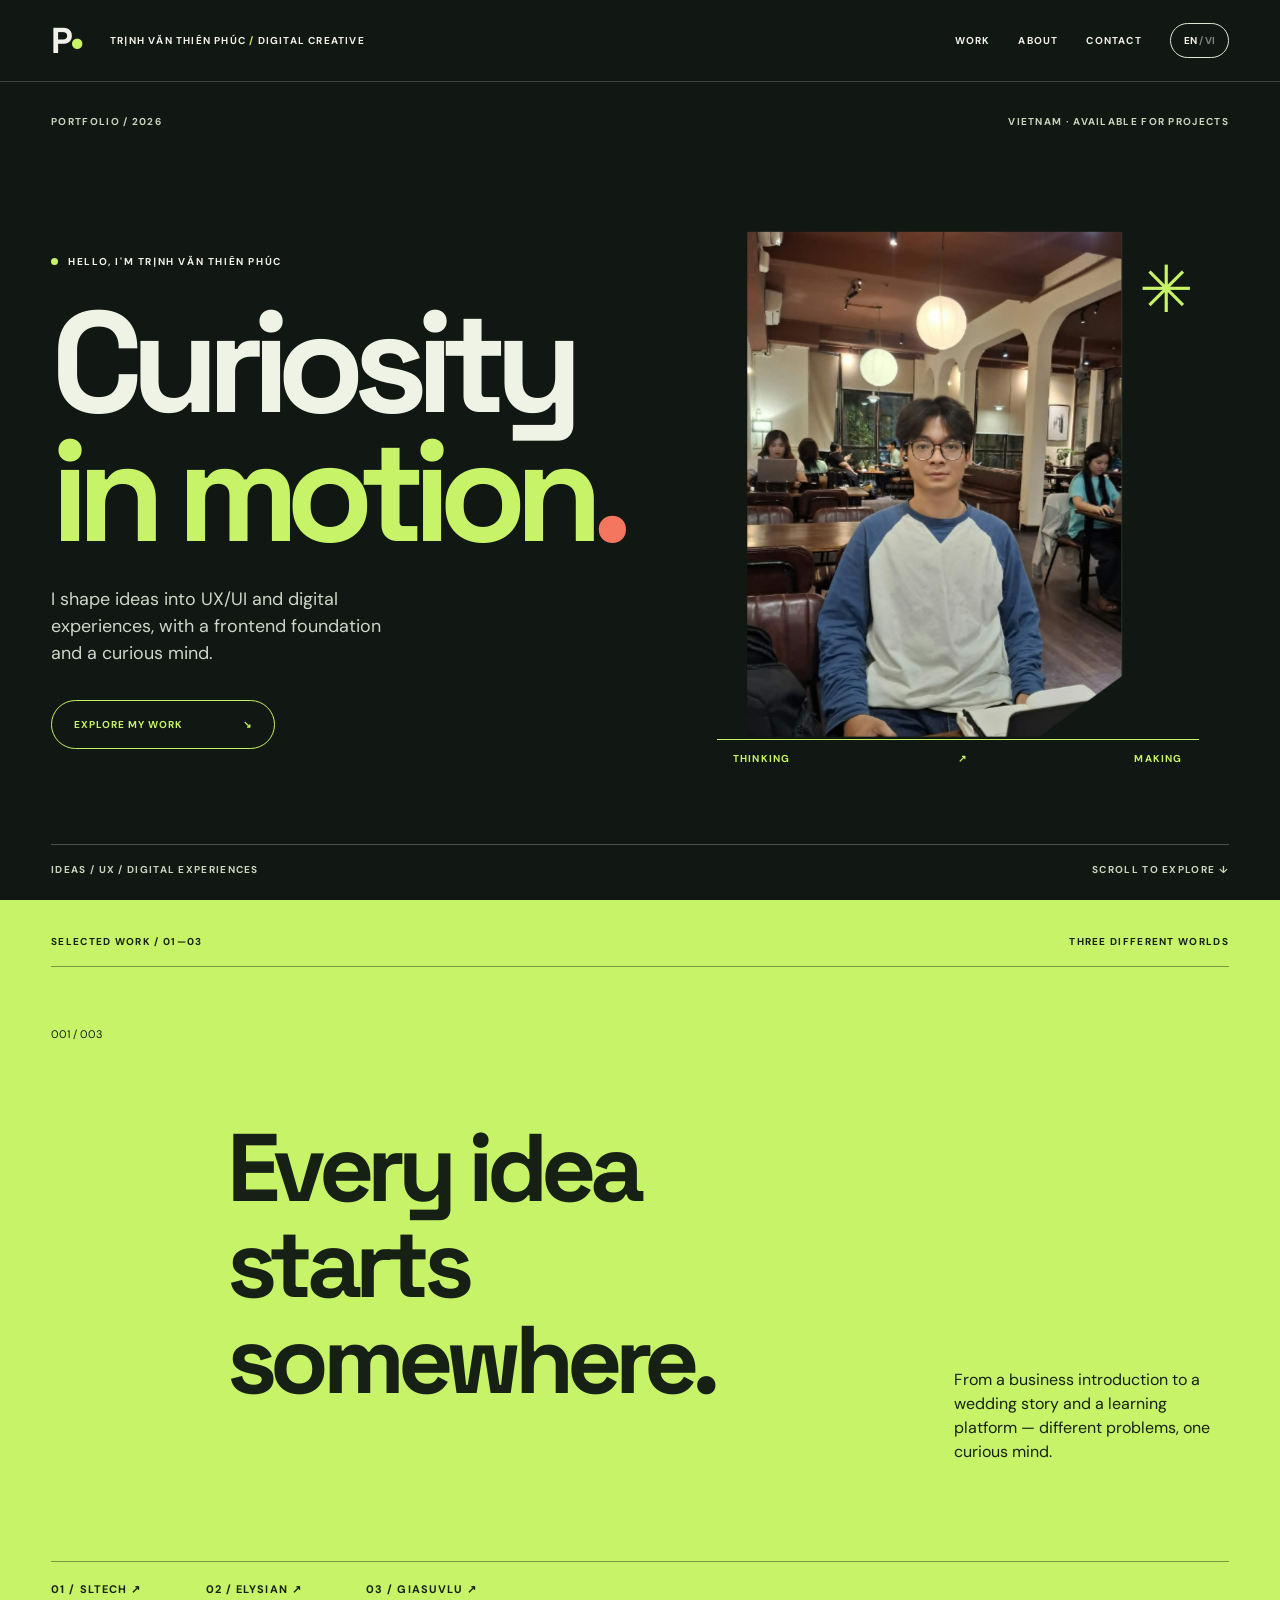
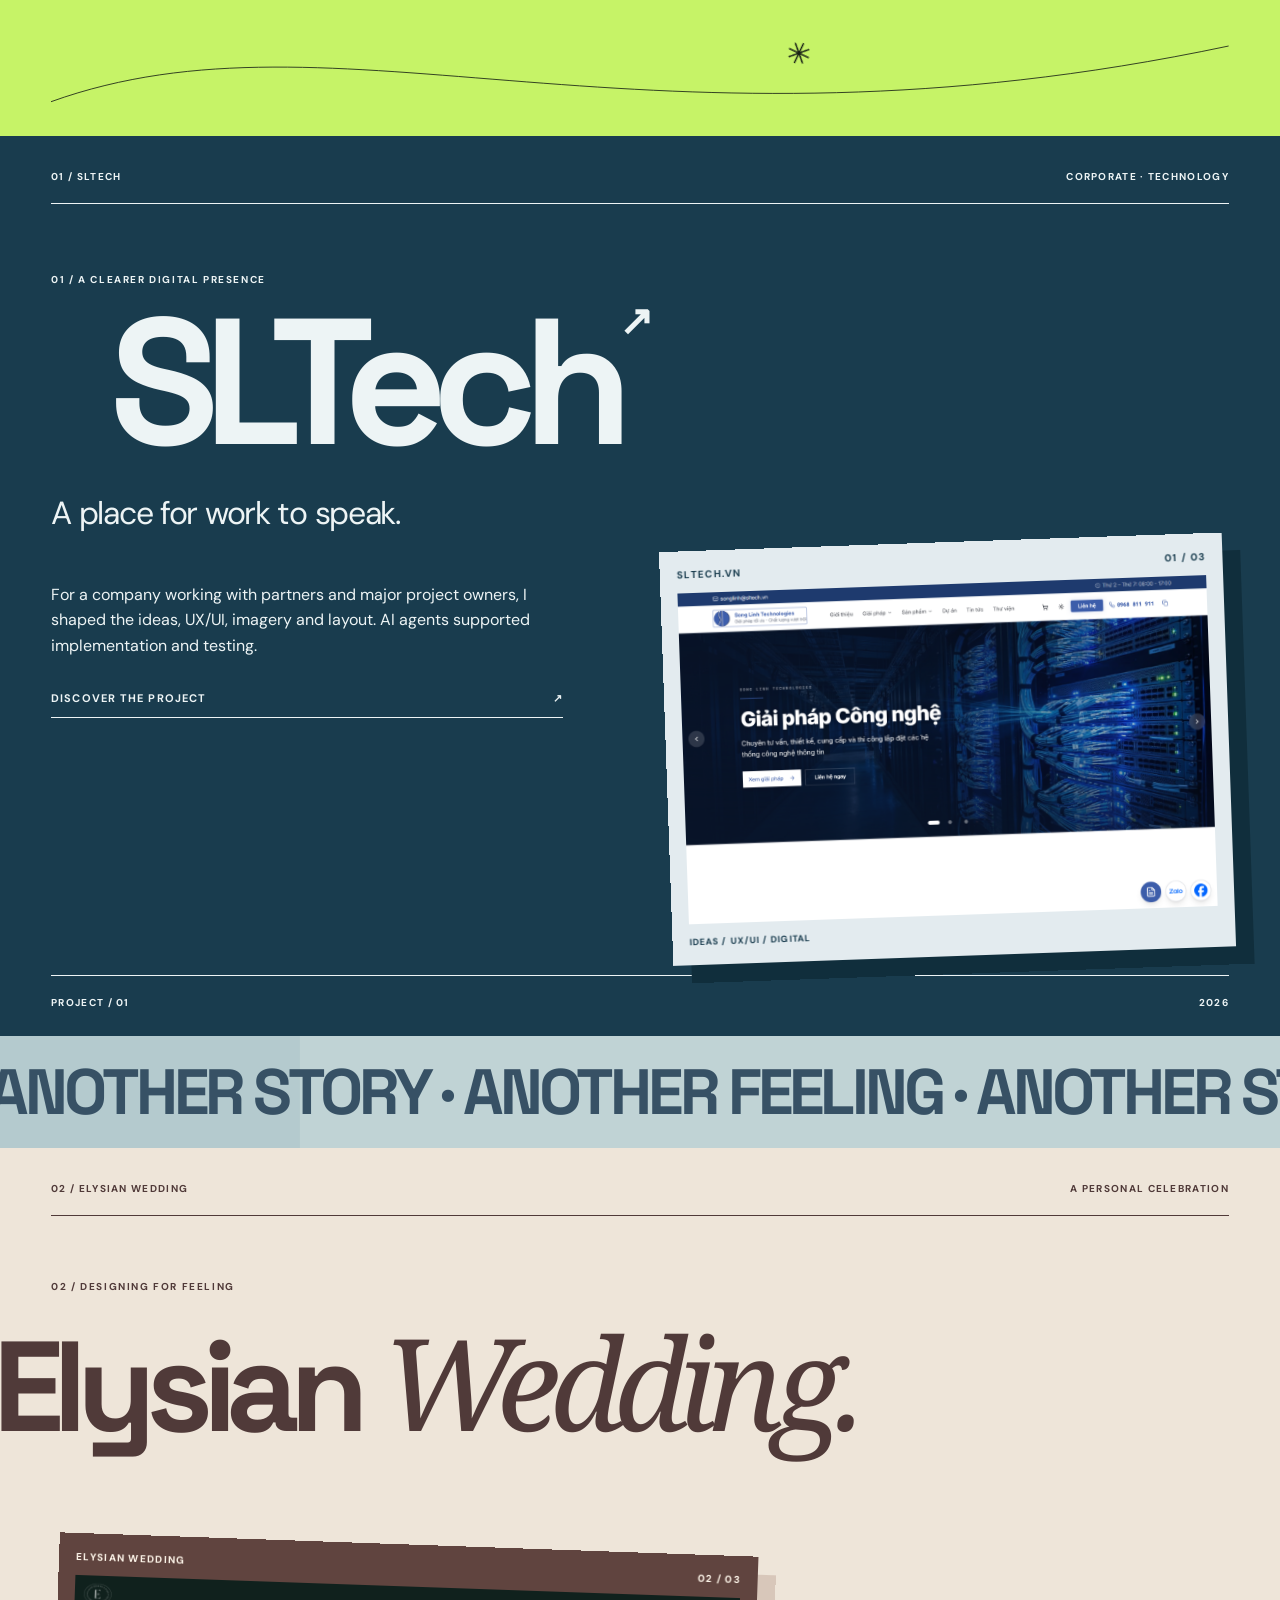
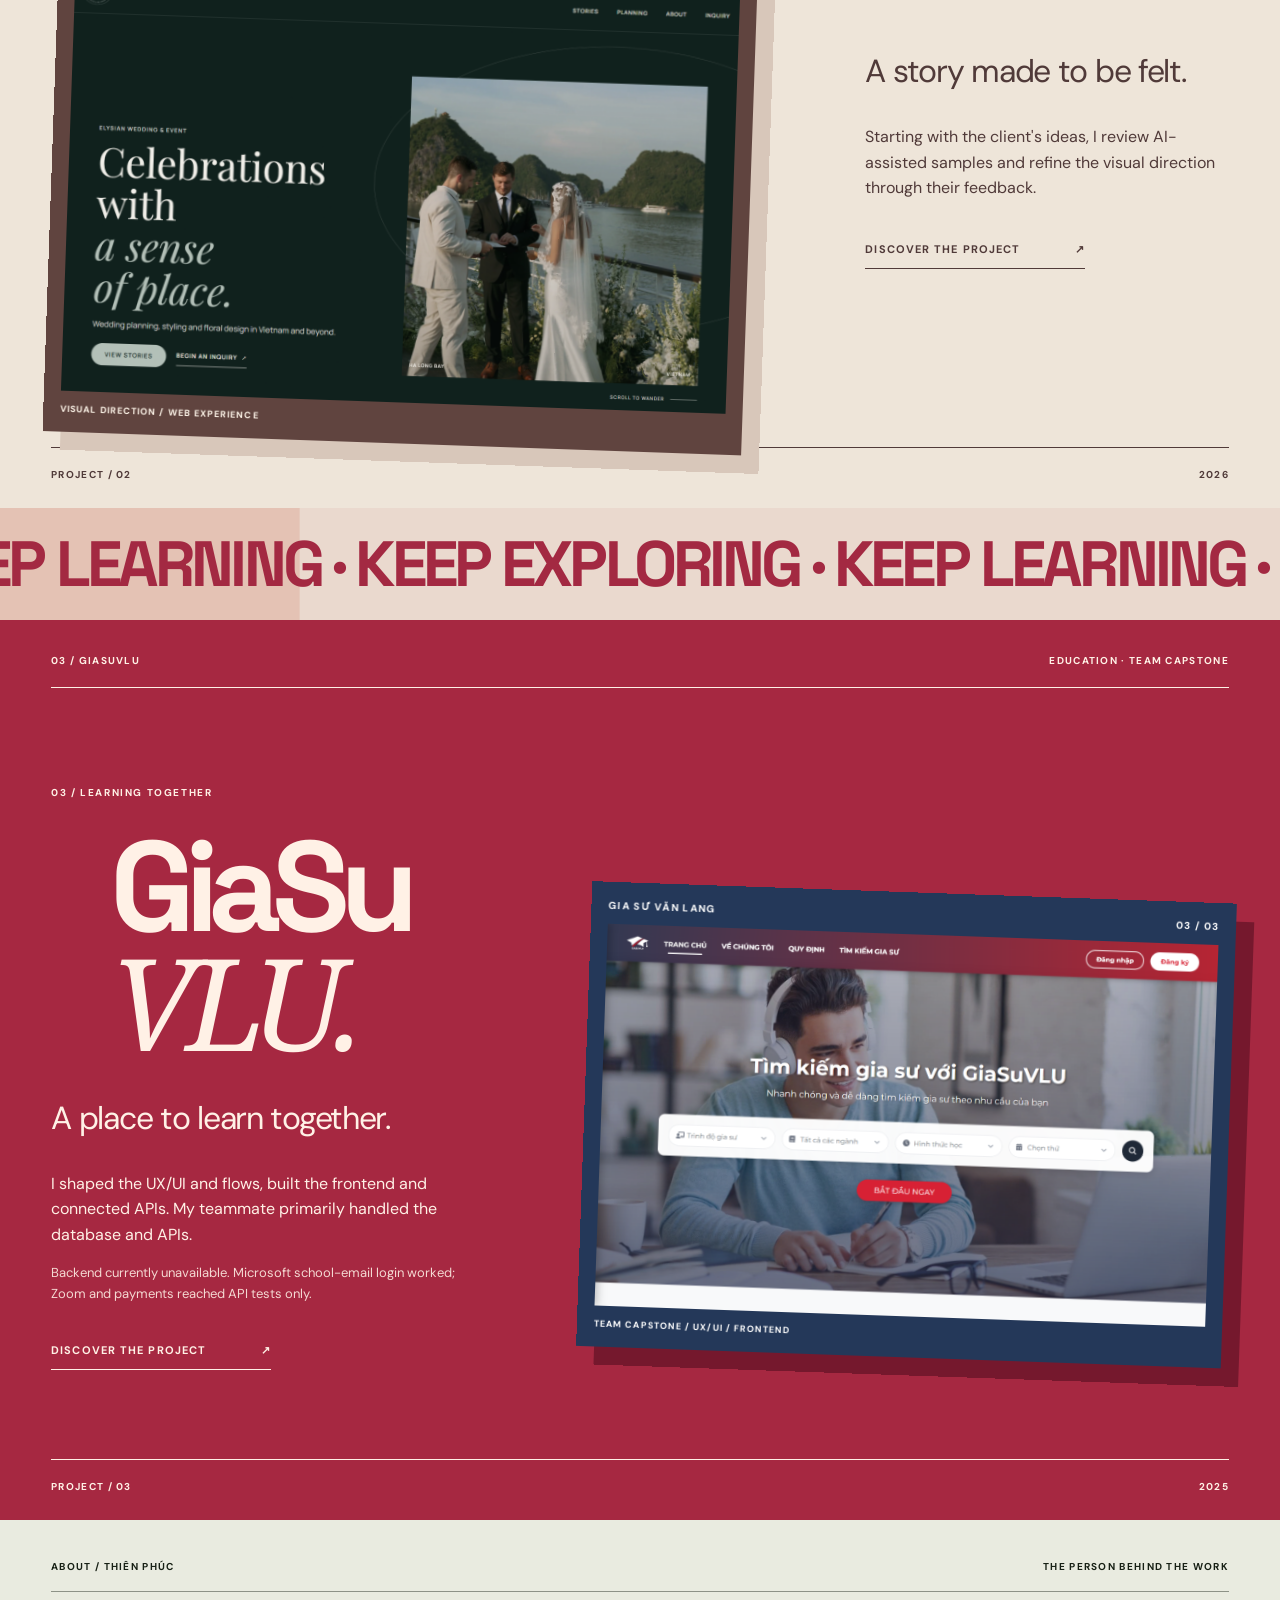
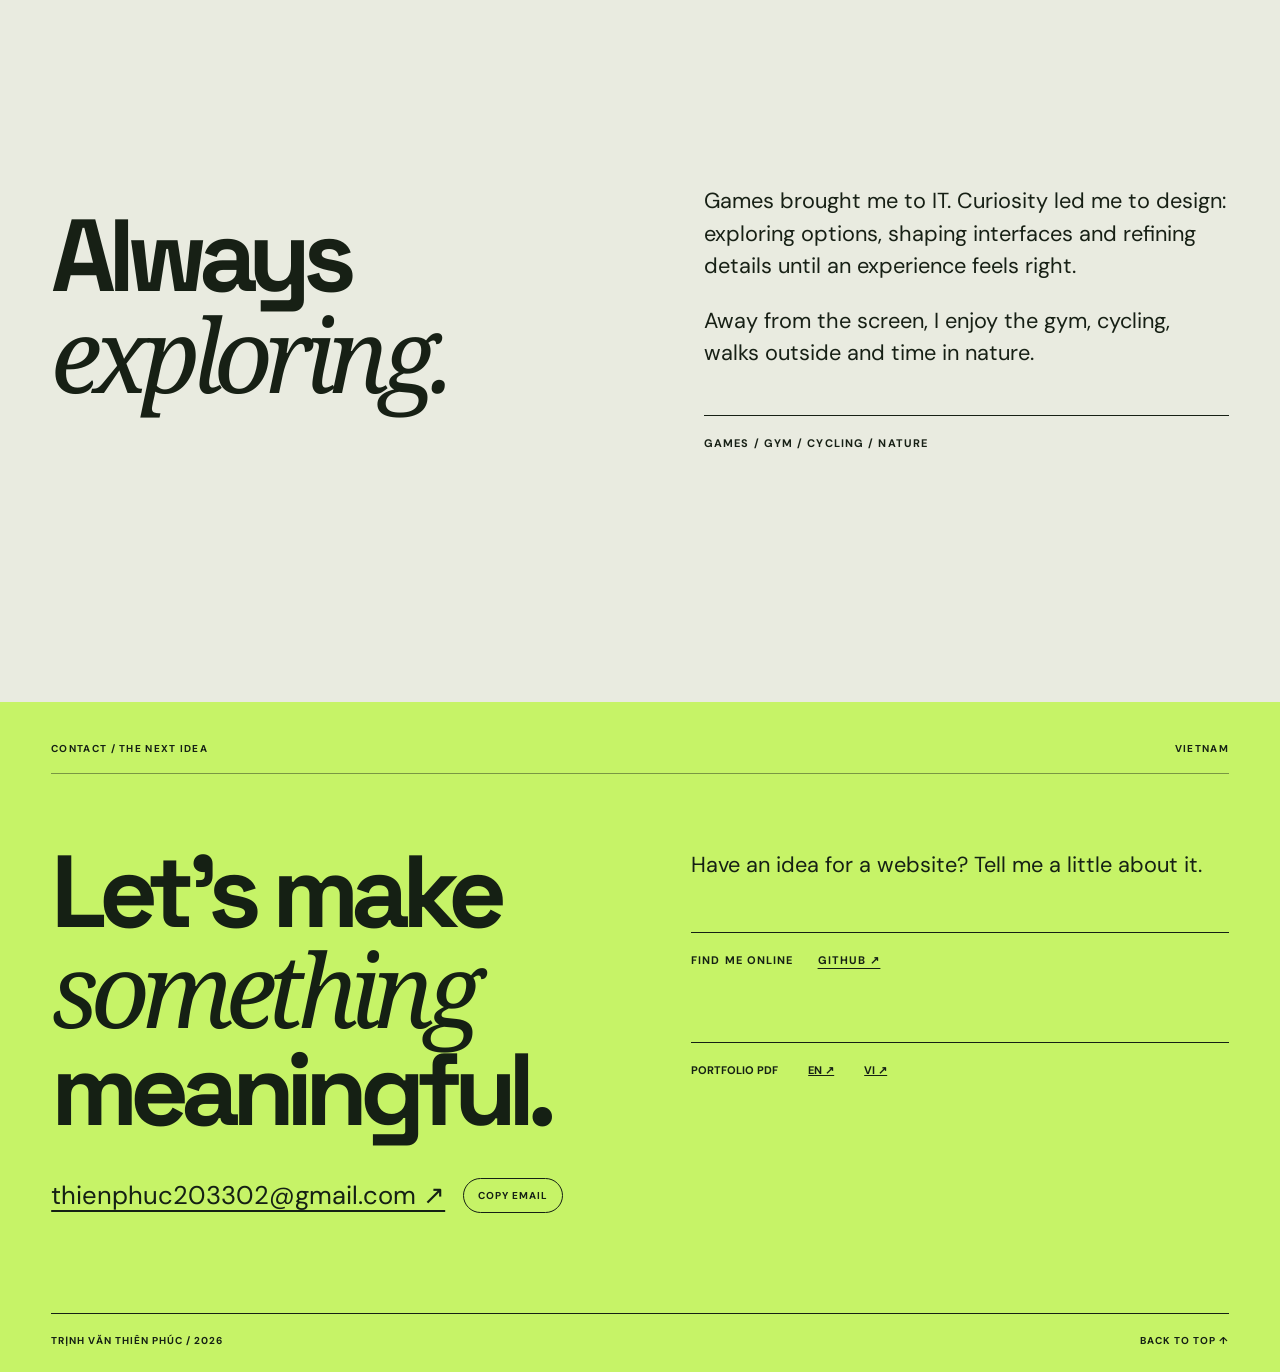
==== commit 094e7a4f: "Improve mobile navigation and contact layout" ====
--- a/index.html
+++ b/index.html
@@ -1,6 +1,6 @@
-<!doctype html><html lang="en"><head><meta charset="utf-8"><meta name="viewport" content="width=device-width,initial-scale=1"><meta name="description" content="Thiên Phúc — creative direction, UX/UI and digital experiences."><title>Thiên Phúc — Curiosity in Motion</title><link rel="stylesheet" href="style.css?v=contact-3"><script defer src="vendor/gsap.min.js"></script><script defer src="vendor/ScrollTrigger.min.js"></script><script defer src="main.js"></script></head><body>
+<!doctype html><html lang="en"><head><meta charset="utf-8"><meta name="viewport" content="width=device-width,initial-scale=1"><meta name="description" content="Thiên Phúc — creative direction, UX/UI and digital experiences."><title>Thiên Phúc — Curiosity in Motion</title><link rel="stylesheet" href="style.css?v=contact-4"><script defer src="vendor/gsap.min.js"></script><script defer src="vendor/ScrollTrigger.min.js"></script><script defer src="main.js"></script></head><body>
 <a class="skip" href="#work" data-en="Skip to work" data-vi="Đến dự án">Skip to work</a><header class="nav"><a class="logo" href="#top" aria-label="Thiên Phúc — home">P<span>•</span></a><span class="nav-note">TRỊNH VĂN THIÊN PHÚC <span> / </span> DIGITAL CREATIVE</span><nav aria-label="Main navigation"><a href="#work" data-en="WORK" data-vi="DỰ ÁN">WORK</a><a href="#about" data-en="ABOUT" data-vi="VỀ MÌNH">ABOUT</a><a href="#contact" data-en="CONTACT" data-vi="LIÊN HỆ">CONTACT</a><button id="language" aria-label="Chuyển sang tiếng Việt">EN <span>/ VI</span></button></nav></header>
-<main id="top"><section class="hero" aria-labelledby="hero-title"><div class="hero-info"><span>PORTFOLIO / 2026</span><span data-en="VIETNAM · AVAILABLE FOR PROJECTS" data-vi="VIỆT NAM · SẴN SÀNG CHO DỰ ÁN">VIETNAM · AVAILABLE FOR PROJECTS</span></div><div class="hero-visual"><div class="hero-heading"><p class="eyebrow"><span class="dot"></span><span data-en="HELLO, I'M THIÊN PHÚC" data-vi="XIN CHÀO, MÌNH LÀ THIÊN PHÚC">HELLO, I'M THIÊN PHÚC</span></p><h1 id="hero-title"><span data-en="Curiosity" data-vi="Tò mò">Curiosity</span><br><span class="line-two" data-en="in motion" data-vi="để sáng tạo">in motion</span><span class="title-dot">.</span></h1><p class="hero-description" data-en="I shape ideas into UX/UI and digital experiences, with a frontend foundation and a curious mind." data-vi="Mình định hướng ý tưởng, thiết kế UX/UI và trải nghiệm số, với nền tảng frontend và sự tò mò.">I shape ideas into UX/UI and digital experiences, with a frontend foundation and a curious mind.</p><a class="hero-cta" href="#work"><span data-en="EXPLORE MY WORK" data-vi="KHÁM PHÁ DỰ ÁN">EXPLORE MY WORK</span><span aria-hidden="true">↘</span></a></div><div class="portrait-scene"><div class="portrait-frame"><img src="phuc-portrait.png" alt="Trịnh Văn Thiên Phúc" width="1153" height="2048" fetchpriority="high"></div><div class="portrait-tag"><span data-en="THINKING" data-vi="SUY NGHĨ">THINKING</span><span>↗</span><span data-en="MAKING" data-vi="SÁNG TẠO">MAKING</span></div><span class="portrait-cross" aria-hidden="true">✳</span></div></div><div class="hero-footer"><span data-en="IDEAS / UX / DIGITAL EXPERIENCES" data-vi="Ý TƯỞNG / UX / TRẢI NGHIỆM SỐ">IDEAS / UX / DIGITAL EXPERIENCES</span><span data-en="SCROLL TO EXPLORE ↓" data-vi="CUỘN ĐỂ KHÁM PHÁ ↓">SCROLL TO EXPLORE ↓</span></div></section>
+<main id="top"><section class="hero" aria-labelledby="hero-title"><div class="hero-info"><span>PORTFOLIO / 2026</span><span data-en="VIETNAM · AVAILABLE FOR PROJECTS" data-vi="VIỆT NAM · SẴN SÀNG CHO DỰ ÁN">VIETNAM · AVAILABLE FOR PROJECTS</span></div><div class="hero-visual"><div class="hero-heading"><p class="eyebrow"><span class="dot"></span><span data-en="HELLO, I'M TRỊNH VĂN THIÊN PHÚC" data-vi="XIN CHÀO, MÌNH LÀ TRỊNH VĂN THIÊN PHÚC">HELLO, I'M TRỊNH VĂN THIÊN PHÚC</span></p><h1 id="hero-title"><span data-en="Curiosity" data-vi="Tò mò">Curiosity</span><br><span class="line-two" data-en="in motion" data-vi="để sáng tạo">in motion</span><span class="title-dot">.</span></h1><p class="hero-description" data-en="I shape ideas into UX/UI and digital experiences, with a frontend foundation and a curious mind." data-vi="Mình định hướng ý tưởng, thiết kế UX/UI và trải nghiệm số, với nền tảng frontend và sự tò mò.">I shape ideas into UX/UI and digital experiences, with a frontend foundation and a curious mind.</p><a class="hero-cta" href="#work"><span data-en="EXPLORE MY WORK" data-vi="KHÁM PHÁ DỰ ÁN">EXPLORE MY WORK</span><span aria-hidden="true">↘</span></a></div><div class="portrait-scene"><div class="portrait-frame"><img src="phuc-portrait.png" alt="Trịnh Văn Thiên Phúc" width="1153" height="2048" fetchpriority="high"></div><div class="portrait-tag"><span data-en="THINKING" data-vi="SUY NGHĨ">THINKING</span><span>↗</span><span data-en="MAKING" data-vi="SÁNG TẠO">MAKING</span></div><span class="portrait-cross" aria-hidden="true">✳</span></div></div><div class="hero-footer"><span data-en="IDEAS / UX / DIGITAL EXPERIENCES" data-vi="Ý TƯỞNG / UX / TRẢI NGHIỆM SỐ">IDEAS / UX / DIGITAL EXPERIENCES</span><span data-en="SCROLL TO EXPLORE ↓" data-vi="CUỘN ĐỂ KHÁM PHÁ ↓">SCROLL TO EXPLORE ↓</span></div></section>
 <section class="intro" id="work"><div class="section-label"><span data-en="SELECTED WORK / 01—03" data-vi="DỰ ÁN CHỌN LỌC / 01—03">SELECTED WORK / 01—03</span><span data-en="THREE DIFFERENT WORLDS" data-vi="BA THẾ GIỚI KHÁC NHAU">THREE DIFFERENT WORLDS</span></div><div class="intro-grid"><p class="intro-index">001 / 003</p><h2><span data-en="Every idea" data-vi="Mỗi ý tưởng">Every idea</span><br><span data-en="starts somewhere." data-vi="đều có điểm bắt đầu.">starts somewhere.</span></h2><p class="intro-copy" data-en="From a business introduction to a wedding story and a learning platform — different problems, one curious mind." data-vi="Từ website doanh nghiệp, câu chuyện ngày cưới đến nền tảng học tập — những bài toán khác nhau, cùng một sự tò mò.">From a business introduction to a wedding story and a learning platform — different problems, one curious mind.</p></div><nav class="project-index" aria-label="Selected projects" data-aria-en="Selected projects" data-aria-vi="Dự án chọn lọc"><a href="#sltech">01 / SLTECH ↗</a><a href="#elysian">02 / ELYSIAN ↗</a><a href="#giasuvlu">03 / GIASUVLU ↗</a></nav><div class="orbit-line" aria-hidden="true"><svg viewBox="0 0 1440 140" preserveAspectRatio="none"><path d="M0,100 C350,-20 720,180 1440,35"/></svg><span>✳</span></div></section>
 <section class="world sltech" id="sltech"><div class="world-meta"><span>01 / SLTECH</span><span data-en="CORPORATE · TECHNOLOGY" data-vi="DOANH NGHIỆP · CÔNG NGHỆ">CORPORATE · TECHNOLOGY</span></div><div class="sltech-layout"><div class="world-copy"><p class="world-kicker" data-en="01 / A CLEARER DIGITAL PRESENCE" data-vi="01 / MỘT KHÔNG GIAN SỐ RÕ RÀNG">01 / A CLEARER DIGITAL PRESENCE</p><h2>SL<span>Tech</span><sup>↗</sup></h2><p class="lead" data-en="A place for work to speak." data-vi="Để dự án tự kể câu chuyện.">A place for work to speak.</p><p data-en="For a company working with partners and major project owners, I shaped the ideas, UX/UI, imagery and layout. AI agents supported implementation and testing." data-vi="Với website doanh nghiệp làm việc cùng đối tác và chủ đầu tư lớn, mình định hướng ý tưởng, UX/UI, hình ảnh và bố cục. AI agent hỗ trợ triển khai và kiểm thử.">For a company working with partners and major project owners, I shaped the ideas, UX/UI, imagery and layout. AI agents supported implementation and testing.</p><a class="case-link" href="sltech.html"><span data-en="DISCOVER THE PROJECT" data-vi="KHÁM PHÁ DỰ ÁN">DISCOVER THE PROJECT</span><span>↗</span></a></div><figure class="world-screen"><div class="screen-meta"><span>SLTECH.VN</span><span>01 / 03</span></div><img src="assets/sltech.png" alt="SLTech website" width="1440" height="900" loading="lazy"><figcaption>IDEAS / UX/UI / DIGITAL</figcaption></figure></div><div class="world-foot"><span>PROJECT / 01</span><span>2026</span></div></section>
 <div class="interlude rose-interlude" aria-hidden="true"><span class="interlude-fill"></span><span class="interlude-word">ANOTHER STORY · ANOTHER FEELING · ANOTHER STORY ·</span></div>
--- a/style.css
+++ b/style.css
@@ -18,3 +18,8 @@
 .email-actions{display:flex;align-items:center;gap:18px;flex-wrap:wrap}.copy-email{border:1px solid currentColor;background:transparent;color:inherit;border-radius:30px;padding:10px 14px;font-size:10px;font-weight:700;letter-spacing:.1em;cursor:pointer}.copy-email:hover{background:#152014;color:#fff}.copy-status{min-height:1.5em;font-size:13px;line-height:1.5}.contact-social{display:flex;align-items:center;gap:24px;border-top:1px solid #152014;padding:20px 0;margin-top:50px;font-size:11px;font-weight:700;letter-spacing:.1em}.contact-social a{text-decoration:underline;text-underline-offset:4px}@media(max-width:800px){.email-actions{align-items:flex-start}.email-actions .email{margin-top:35px}.copy-email{margin-top:35px}}
 
 @media(max-width:380px){.contact h2{font-size:clamp(48px,15vw,65px)}}
+
+/* Keep touch targets usable and group contact actions on small screens. */
+@media(max-width:800px){.nav nav a{display:inline-flex;align-items:center;min-height:44px;font-size:10px}.email-actions{flex-direction:column;align-items:flex-start;gap:14px;margin-top:35px}.email-actions .email,.email-actions .copy-email{margin-top:0}.copy-email{min-height:44px}.contact-grid{gap:24px}.contact-social a,.downloads a{display:inline-flex;align-items:center;min-height:44px}.contact-social,.downloads{align-items:center;padding-top:10px}}
+@media(max-width:380px){.nav nav{gap:8px}.nav nav a{font-size:9px}}
+@media(hover:hover) and (prefers-reduced-motion:no-preference){.case-link span:last-child{transition:transform .2s ease}.case-link:hover span:last-child{transform:translate(4px,-4px)}.copy-email{transition:background-color .2s ease,color .2s ease}}
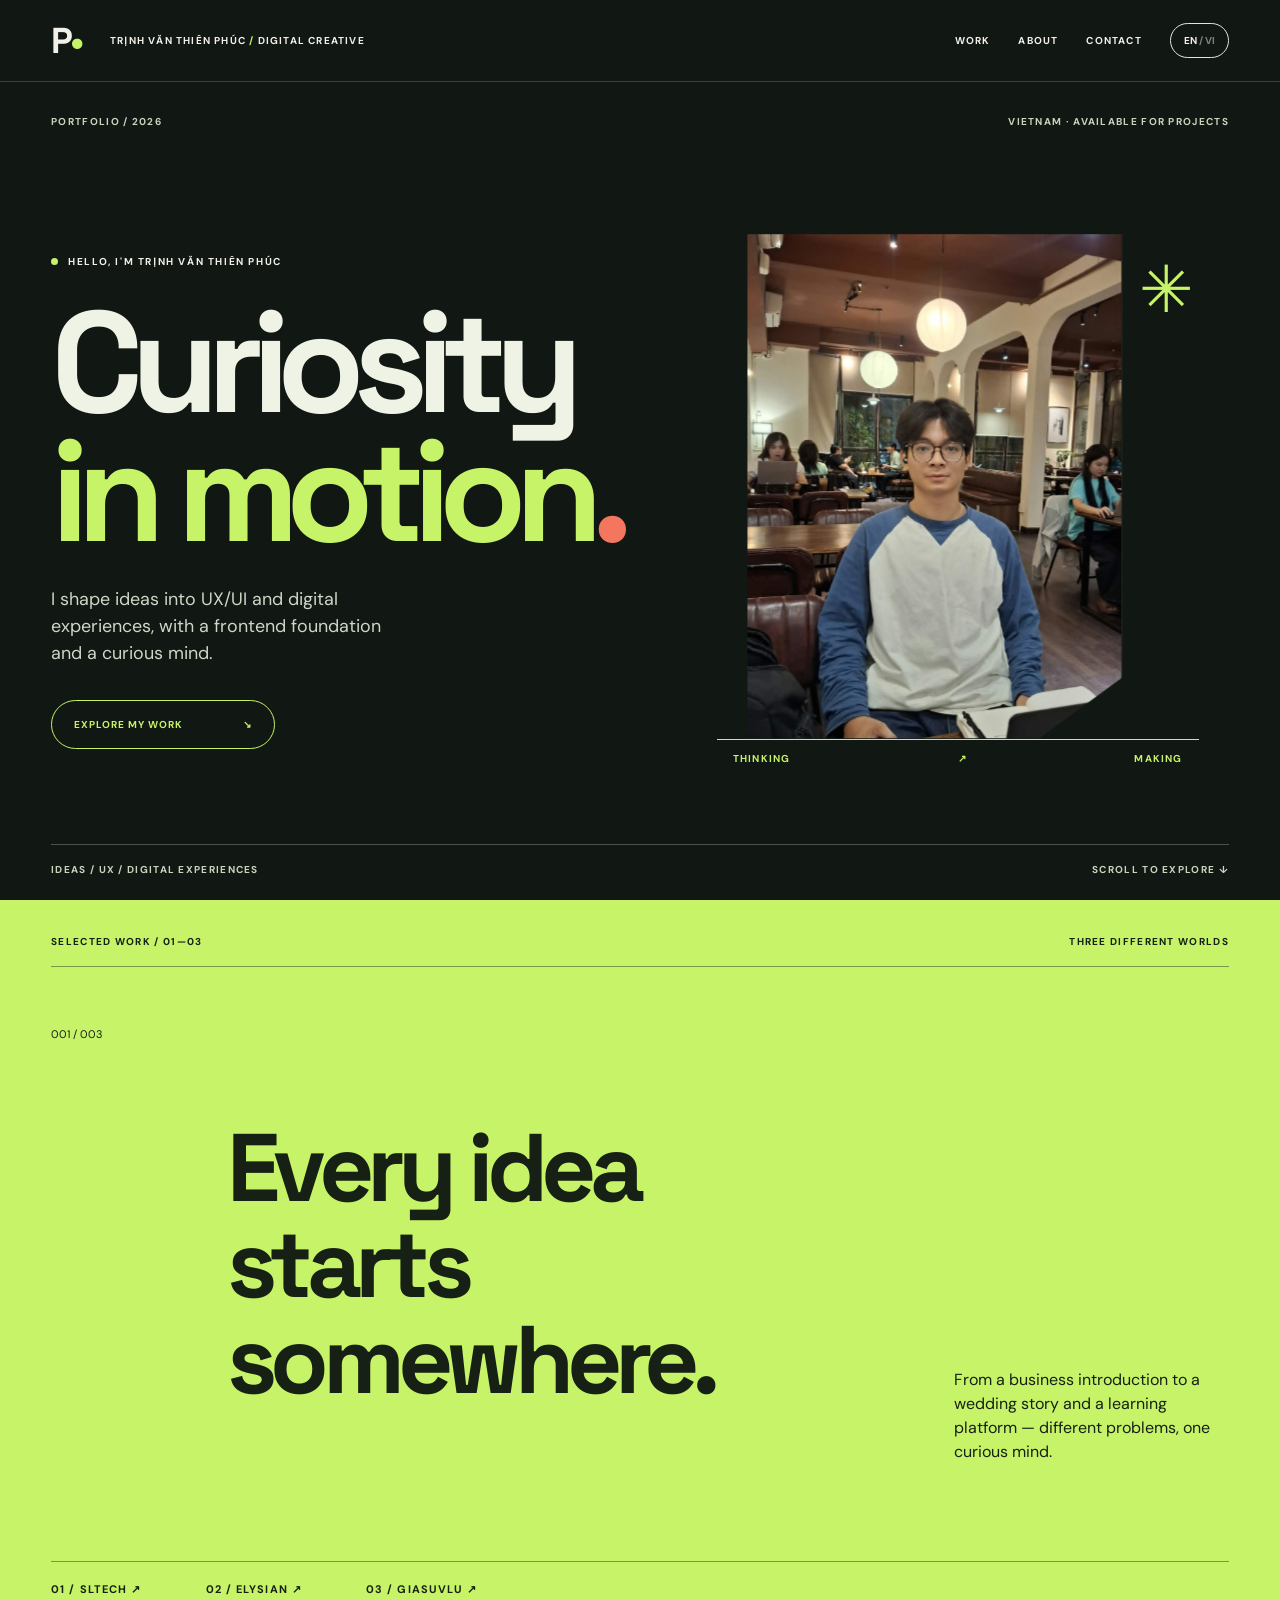
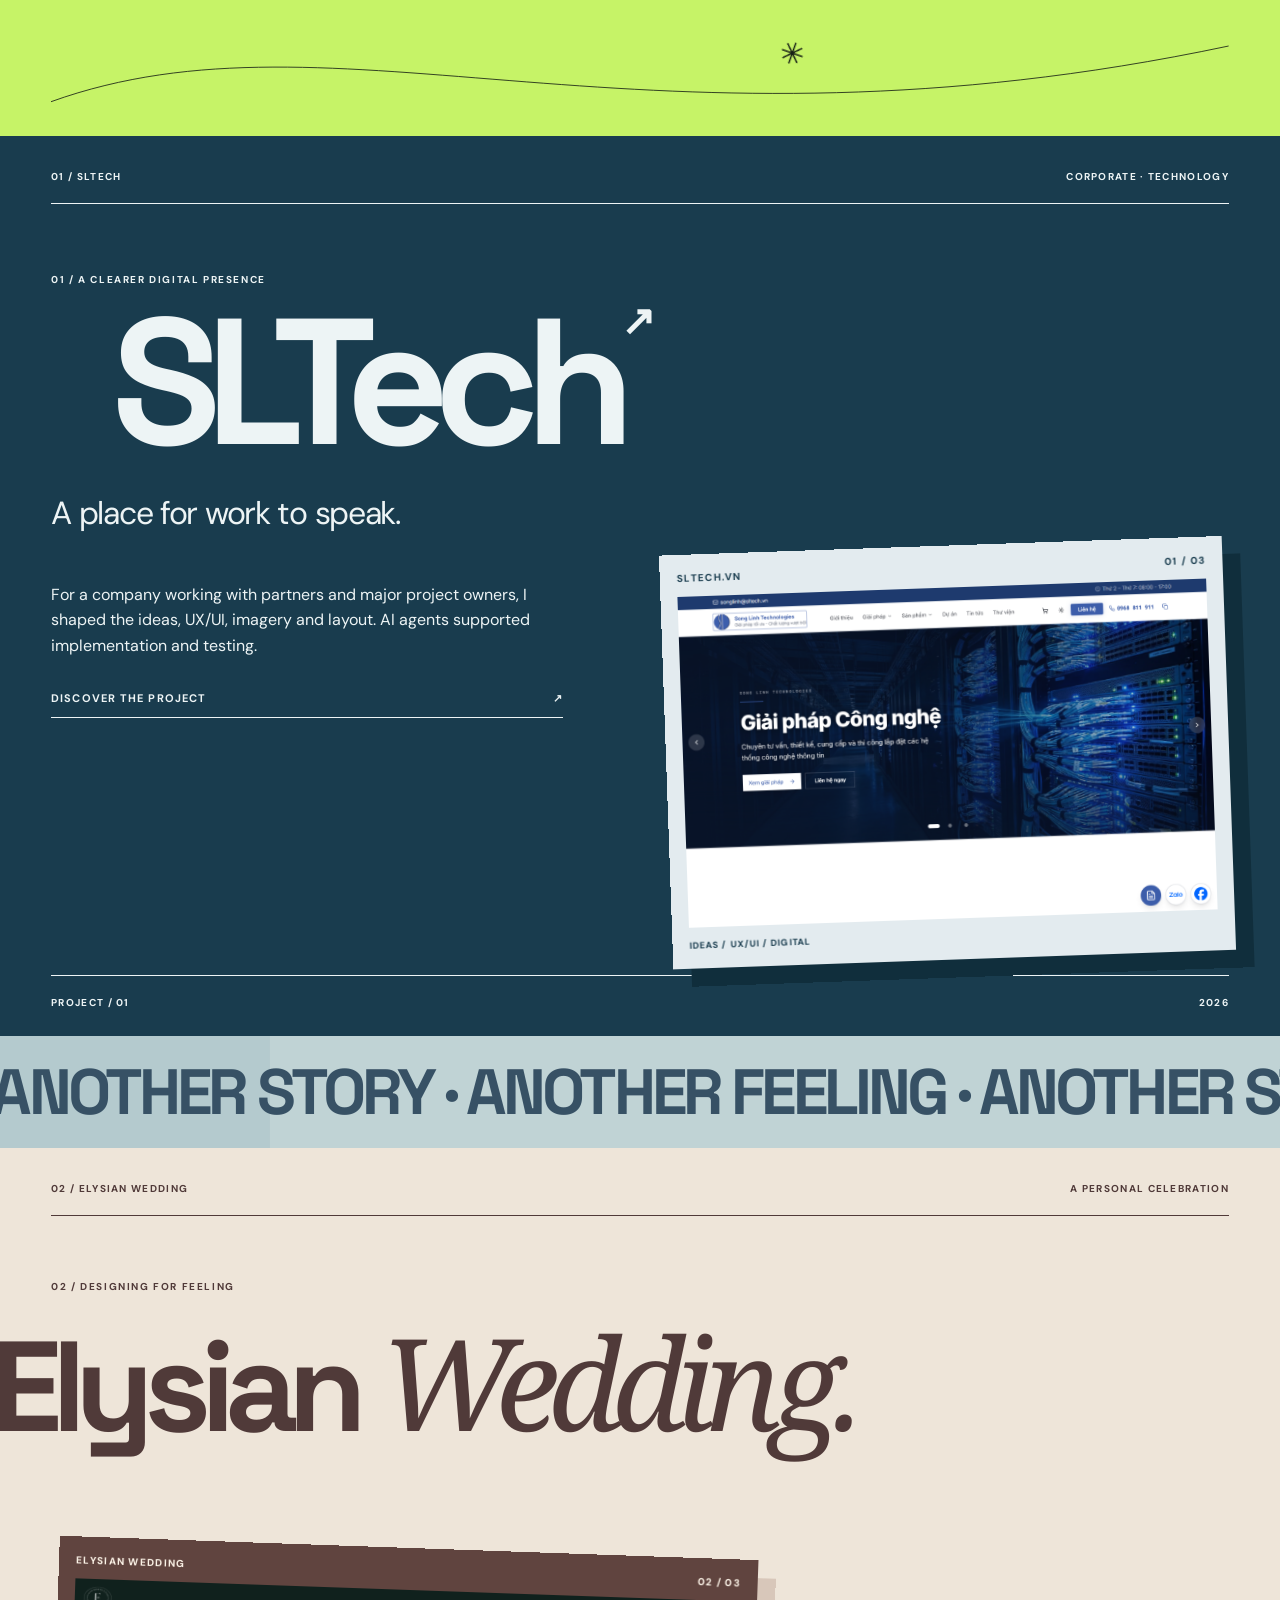
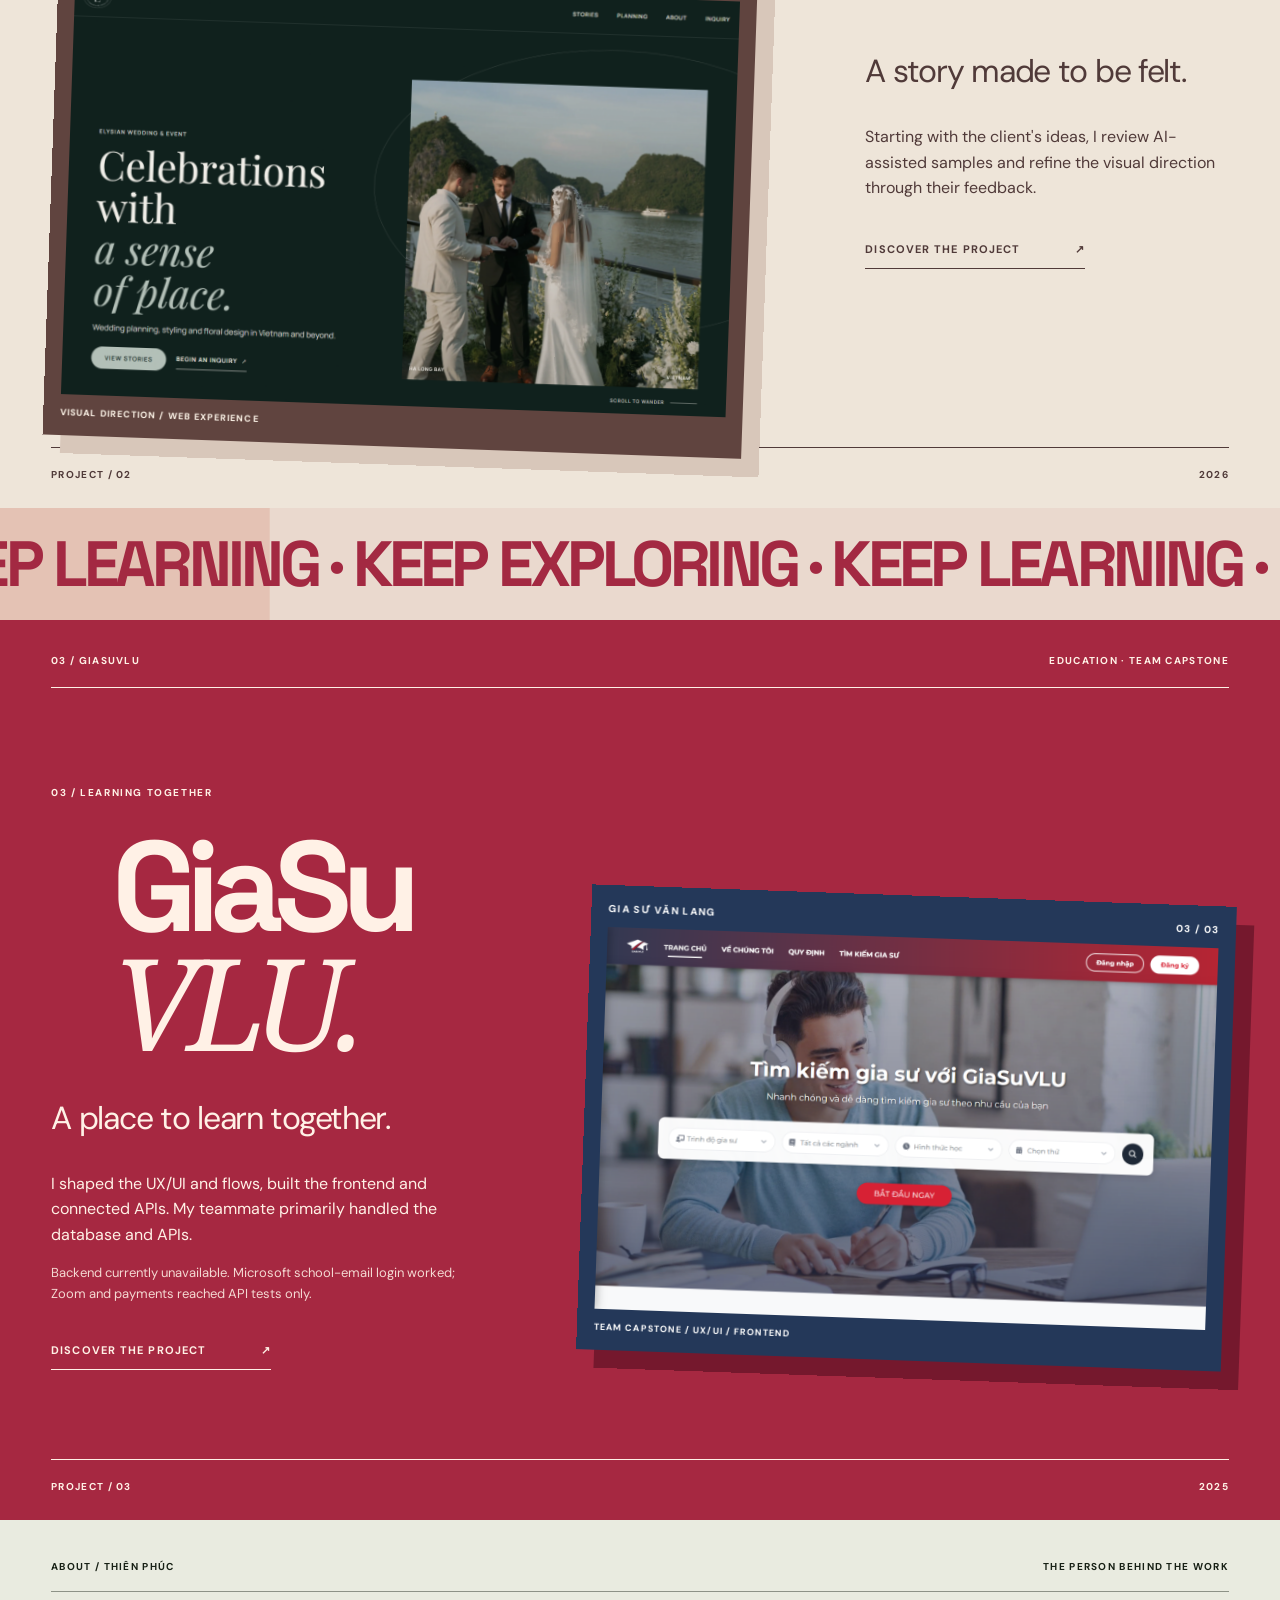
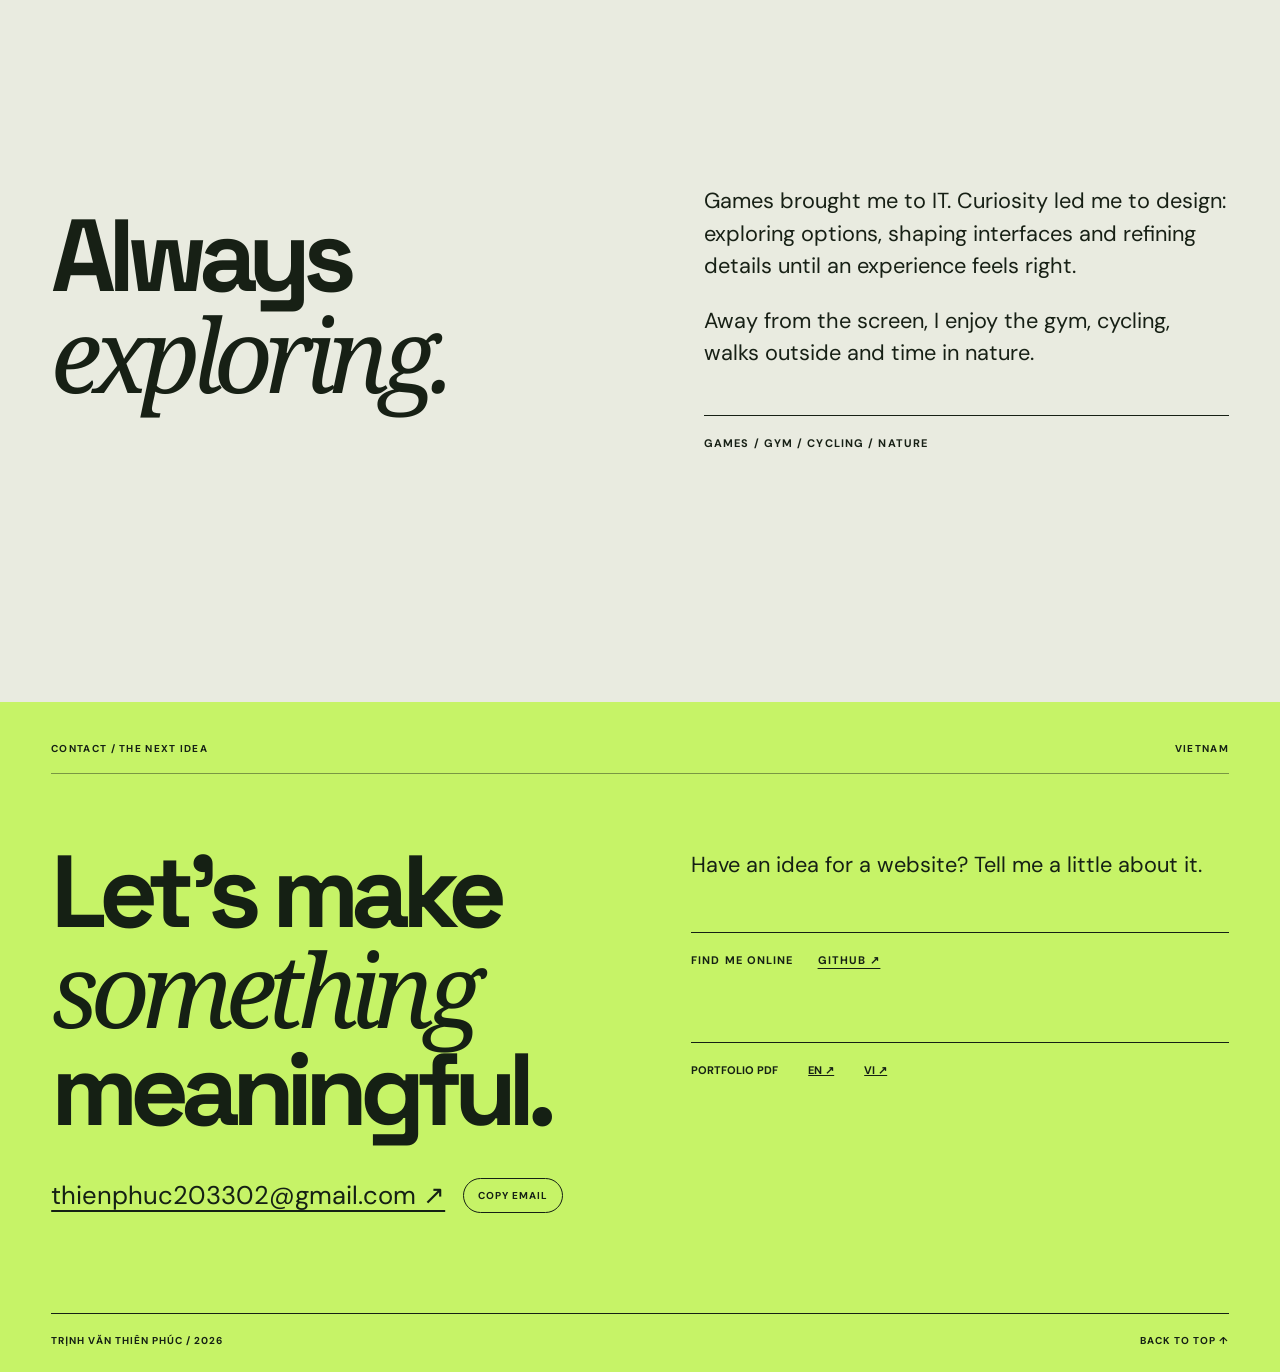
==== commit e0571c19: "Enlarge mobile language control" ====
--- a/index.html
+++ b/index.html
@@ -1,4 +1,4 @@
-<!doctype html><html lang="en"><head><meta charset="utf-8"><meta name="viewport" content="width=device-width,initial-scale=1"><meta name="description" content="Thiên Phúc — creative direction, UX/UI and digital experiences."><title>Thiên Phúc — Curiosity in Motion</title><link rel="stylesheet" href="style.css?v=contact-4"><script defer src="vendor/gsap.min.js"></script><script defer src="vendor/ScrollTrigger.min.js"></script><script defer src="main.js"></script></head><body>
+<!doctype html><html lang="en"><head><meta charset="utf-8"><meta name="viewport" content="width=device-width,initial-scale=1"><meta name="description" content="Thiên Phúc — creative direction, UX/UI and digital experiences."><title>Thiên Phúc — Curiosity in Motion</title><link rel="stylesheet" href="style.css?v=contact-5"><script defer src="vendor/gsap.min.js"></script><script defer src="vendor/ScrollTrigger.min.js"></script><script defer src="main.js"></script></head><body>
 <a class="skip" href="#work" data-en="Skip to work" data-vi="Đến dự án">Skip to work</a><header class="nav"><a class="logo" href="#top" aria-label="Thiên Phúc — home">P<span>•</span></a><span class="nav-note">TRỊNH VĂN THIÊN PHÚC <span> / </span> DIGITAL CREATIVE</span><nav aria-label="Main navigation"><a href="#work" data-en="WORK" data-vi="DỰ ÁN">WORK</a><a href="#about" data-en="ABOUT" data-vi="VỀ MÌNH">ABOUT</a><a href="#contact" data-en="CONTACT" data-vi="LIÊN HỆ">CONTACT</a><button id="language" aria-label="Chuyển sang tiếng Việt">EN <span>/ VI</span></button></nav></header>
 <main id="top"><section class="hero" aria-labelledby="hero-title"><div class="hero-info"><span>PORTFOLIO / 2026</span><span data-en="VIETNAM · AVAILABLE FOR PROJECTS" data-vi="VIỆT NAM · SẴN SÀNG CHO DỰ ÁN">VIETNAM · AVAILABLE FOR PROJECTS</span></div><div class="hero-visual"><div class="hero-heading"><p class="eyebrow"><span class="dot"></span><span data-en="HELLO, I'M TRỊNH VĂN THIÊN PHÚC" data-vi="XIN CHÀO, MÌNH LÀ TRỊNH VĂN THIÊN PHÚC">HELLO, I'M TRỊNH VĂN THIÊN PHÚC</span></p><h1 id="hero-title"><span data-en="Curiosity" data-vi="Tò mò">Curiosity</span><br><span class="line-two" data-en="in motion" data-vi="để sáng tạo">in motion</span><span class="title-dot">.</span></h1><p class="hero-description" data-en="I shape ideas into UX/UI and digital experiences, with a frontend foundation and a curious mind." data-vi="Mình định hướng ý tưởng, thiết kế UX/UI và trải nghiệm số, với nền tảng frontend và sự tò mò.">I shape ideas into UX/UI and digital experiences, with a frontend foundation and a curious mind.</p><a class="hero-cta" href="#work"><span data-en="EXPLORE MY WORK" data-vi="KHÁM PHÁ DỰ ÁN">EXPLORE MY WORK</span><span aria-hidden="true">↘</span></a></div><div class="portrait-scene"><div class="portrait-frame"><img src="phuc-portrait.png" alt="Trịnh Văn Thiên Phúc" width="1153" height="2048" fetchpriority="high"></div><div class="portrait-tag"><span data-en="THINKING" data-vi="SUY NGHĨ">THINKING</span><span>↗</span><span data-en="MAKING" data-vi="SÁNG TẠO">MAKING</span></div><span class="portrait-cross" aria-hidden="true">✳</span></div></div><div class="hero-footer"><span data-en="IDEAS / UX / DIGITAL EXPERIENCES" data-vi="Ý TƯỞNG / UX / TRẢI NGHIỆM SỐ">IDEAS / UX / DIGITAL EXPERIENCES</span><span data-en="SCROLL TO EXPLORE ↓" data-vi="CUỘN ĐỂ KHÁM PHÁ ↓">SCROLL TO EXPLORE ↓</span></div></section>
 <section class="intro" id="work"><div class="section-label"><span data-en="SELECTED WORK / 01—03" data-vi="DỰ ÁN CHỌN LỌC / 01—03">SELECTED WORK / 01—03</span><span data-en="THREE DIFFERENT WORLDS" data-vi="BA THẾ GIỚI KHÁC NHAU">THREE DIFFERENT WORLDS</span></div><div class="intro-grid"><p class="intro-index">001 / 003</p><h2><span data-en="Every idea" data-vi="Mỗi ý tưởng">Every idea</span><br><span data-en="starts somewhere." data-vi="đều có điểm bắt đầu.">starts somewhere.</span></h2><p class="intro-copy" data-en="From a business introduction to a wedding story and a learning platform — different problems, one curious mind." data-vi="Từ website doanh nghiệp, câu chuyện ngày cưới đến nền tảng học tập — những bài toán khác nhau, cùng một sự tò mò.">From a business introduction to a wedding story and a learning platform — different problems, one curious mind.</p></div><nav class="project-index" aria-label="Selected projects" data-aria-en="Selected projects" data-aria-vi="Dự án chọn lọc"><a href="#sltech">01 / SLTECH ↗</a><a href="#elysian">02 / ELYSIAN ↗</a><a href="#giasuvlu">03 / GIASUVLU ↗</a></nav><div class="orbit-line" aria-hidden="true"><svg viewBox="0 0 1440 140" preserveAspectRatio="none"><path d="M0,100 C350,-20 720,180 1440,35"/></svg><span>✳</span></div></section>
--- a/style.css
+++ b/style.css
@@ -20,6 +20,6 @@
 @media(max-width:380px){.contact h2{font-size:clamp(48px,15vw,65px)}}
 
 /* Keep touch targets usable and group contact actions on small screens. */
-@media(max-width:800px){.nav nav a{display:inline-flex;align-items:center;min-height:44px;font-size:10px}.email-actions{flex-direction:column;align-items:flex-start;gap:14px;margin-top:35px}.email-actions .email,.email-actions .copy-email{margin-top:0}.copy-email{min-height:44px}.contact-grid{gap:24px}.contact-social a,.downloads a{display:inline-flex;align-items:center;min-height:44px}.contact-social,.downloads{align-items:center;padding-top:10px}}
+@media(max-width:800px){#language{min-height:44px}.nav nav a{display:inline-flex;align-items:center;min-height:44px;font-size:10px}.email-actions{flex-direction:column;align-items:flex-start;gap:14px;margin-top:35px}.email-actions .email,.email-actions .copy-email{margin-top:0}.copy-email{min-height:44px}.contact-grid{gap:24px}.contact-social a,.downloads a{display:inline-flex;align-items:center;min-height:44px}.contact-social,.downloads{align-items:center;padding-top:10px}}
 @media(max-width:380px){.nav nav{gap:8px}.nav nav a{font-size:9px}}
 @media(hover:hover) and (prefers-reduced-motion:no-preference){.case-link span:last-child{transition:transform .2s ease}.case-link:hover span:last-child{transform:translate(4px,-4px)}.copy-email{transition:background-color .2s ease,color .2s ease}}
